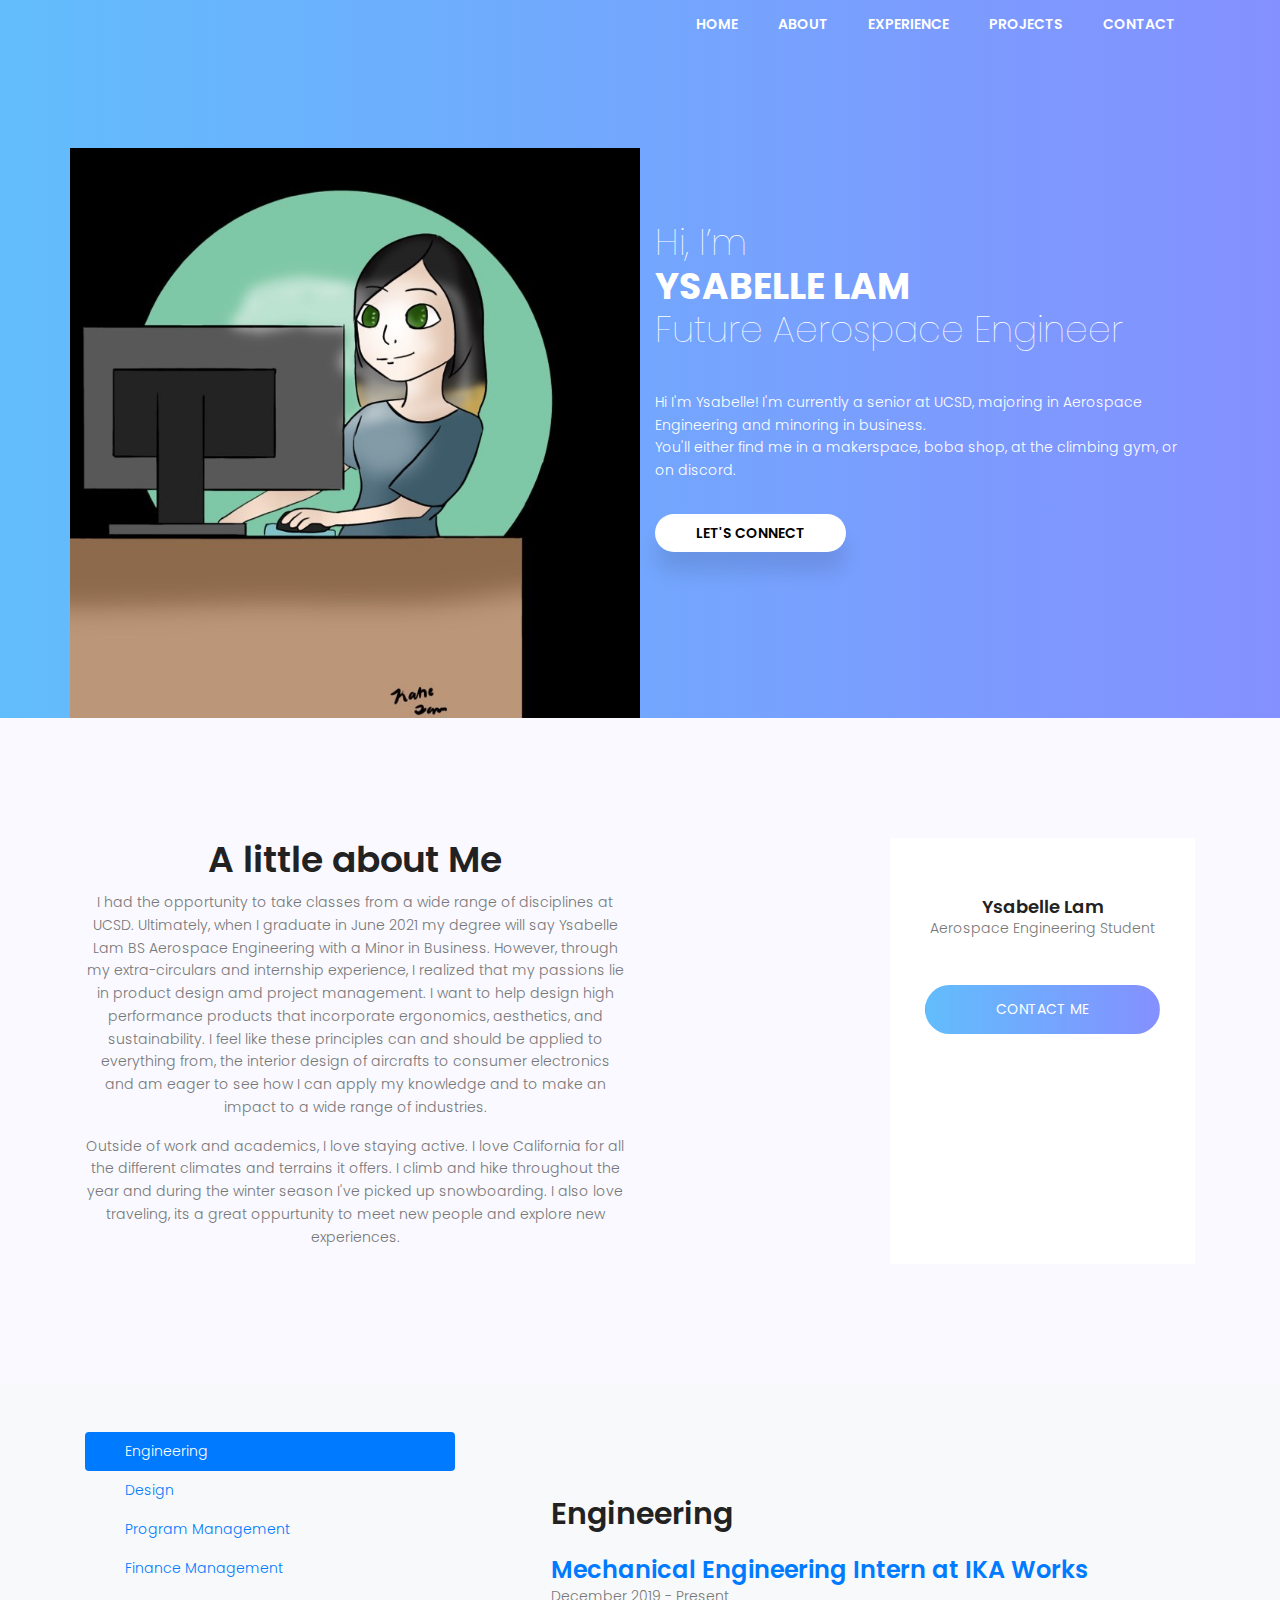
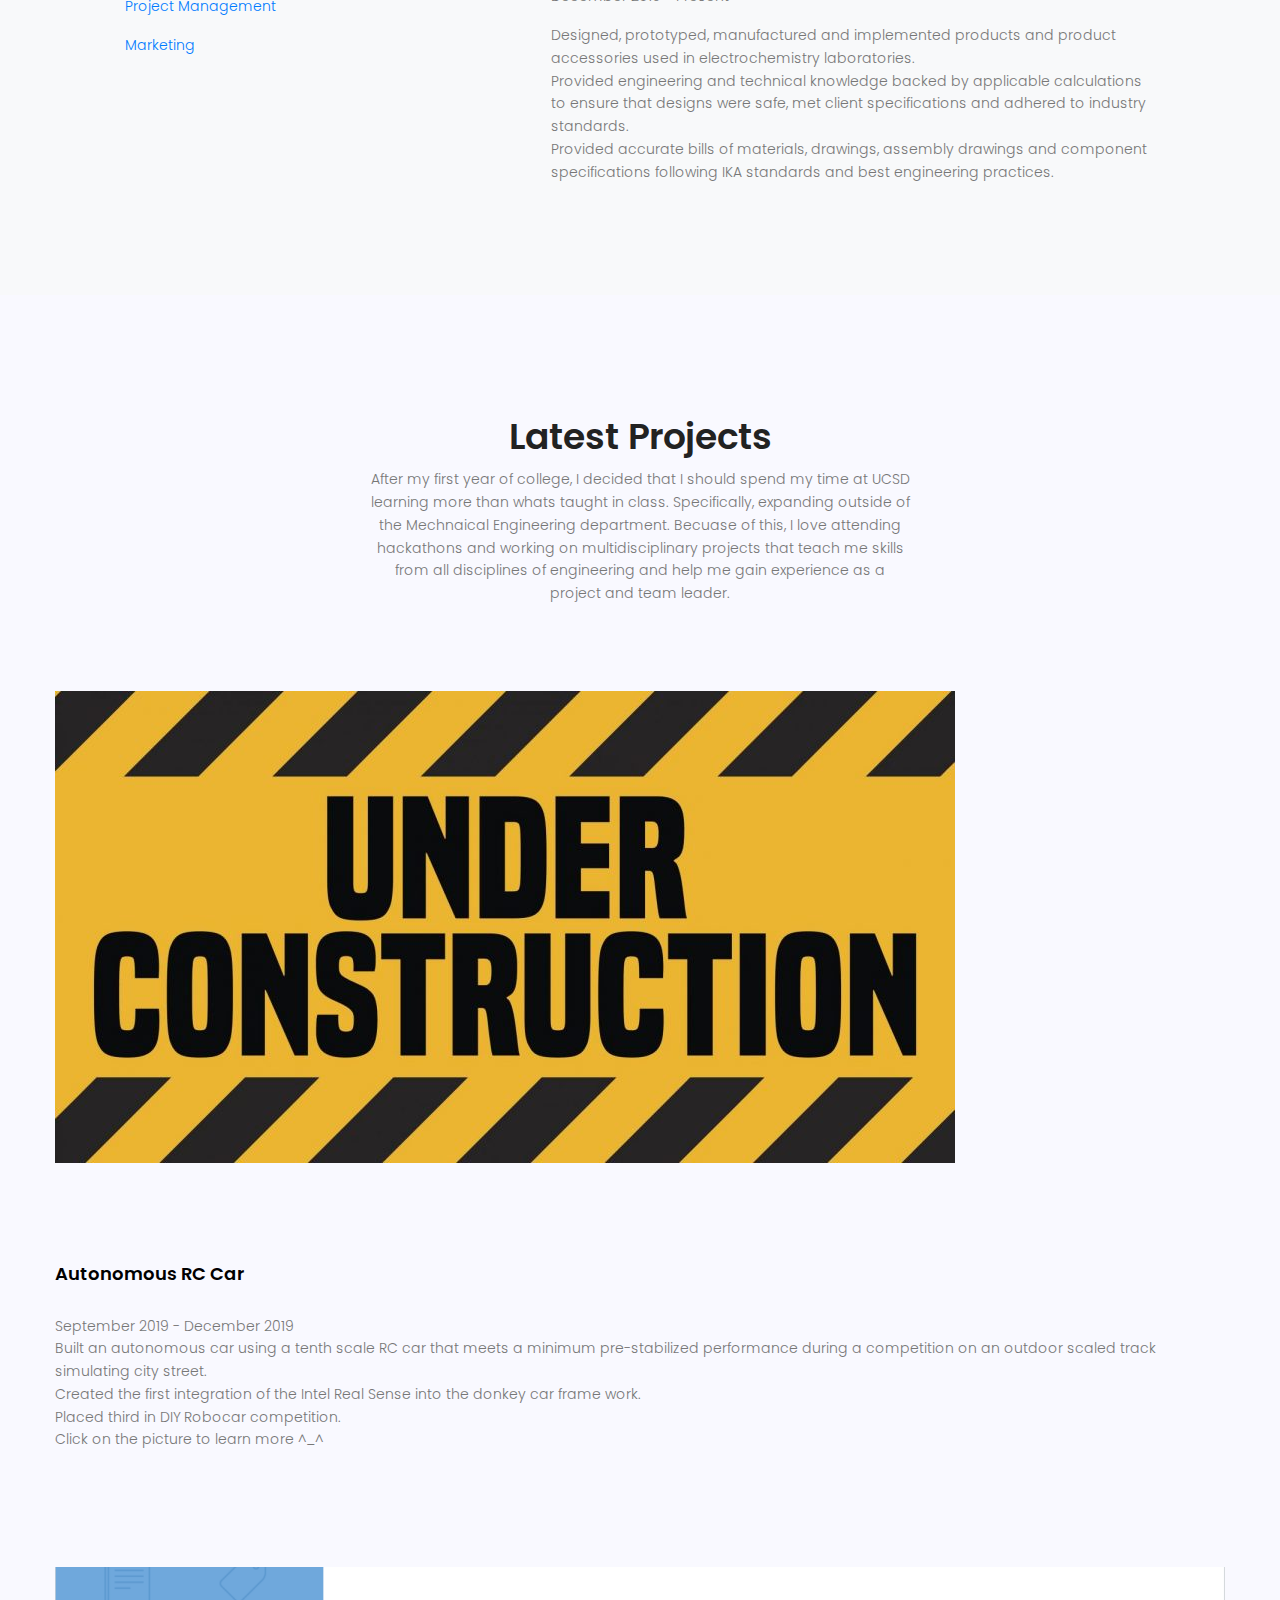
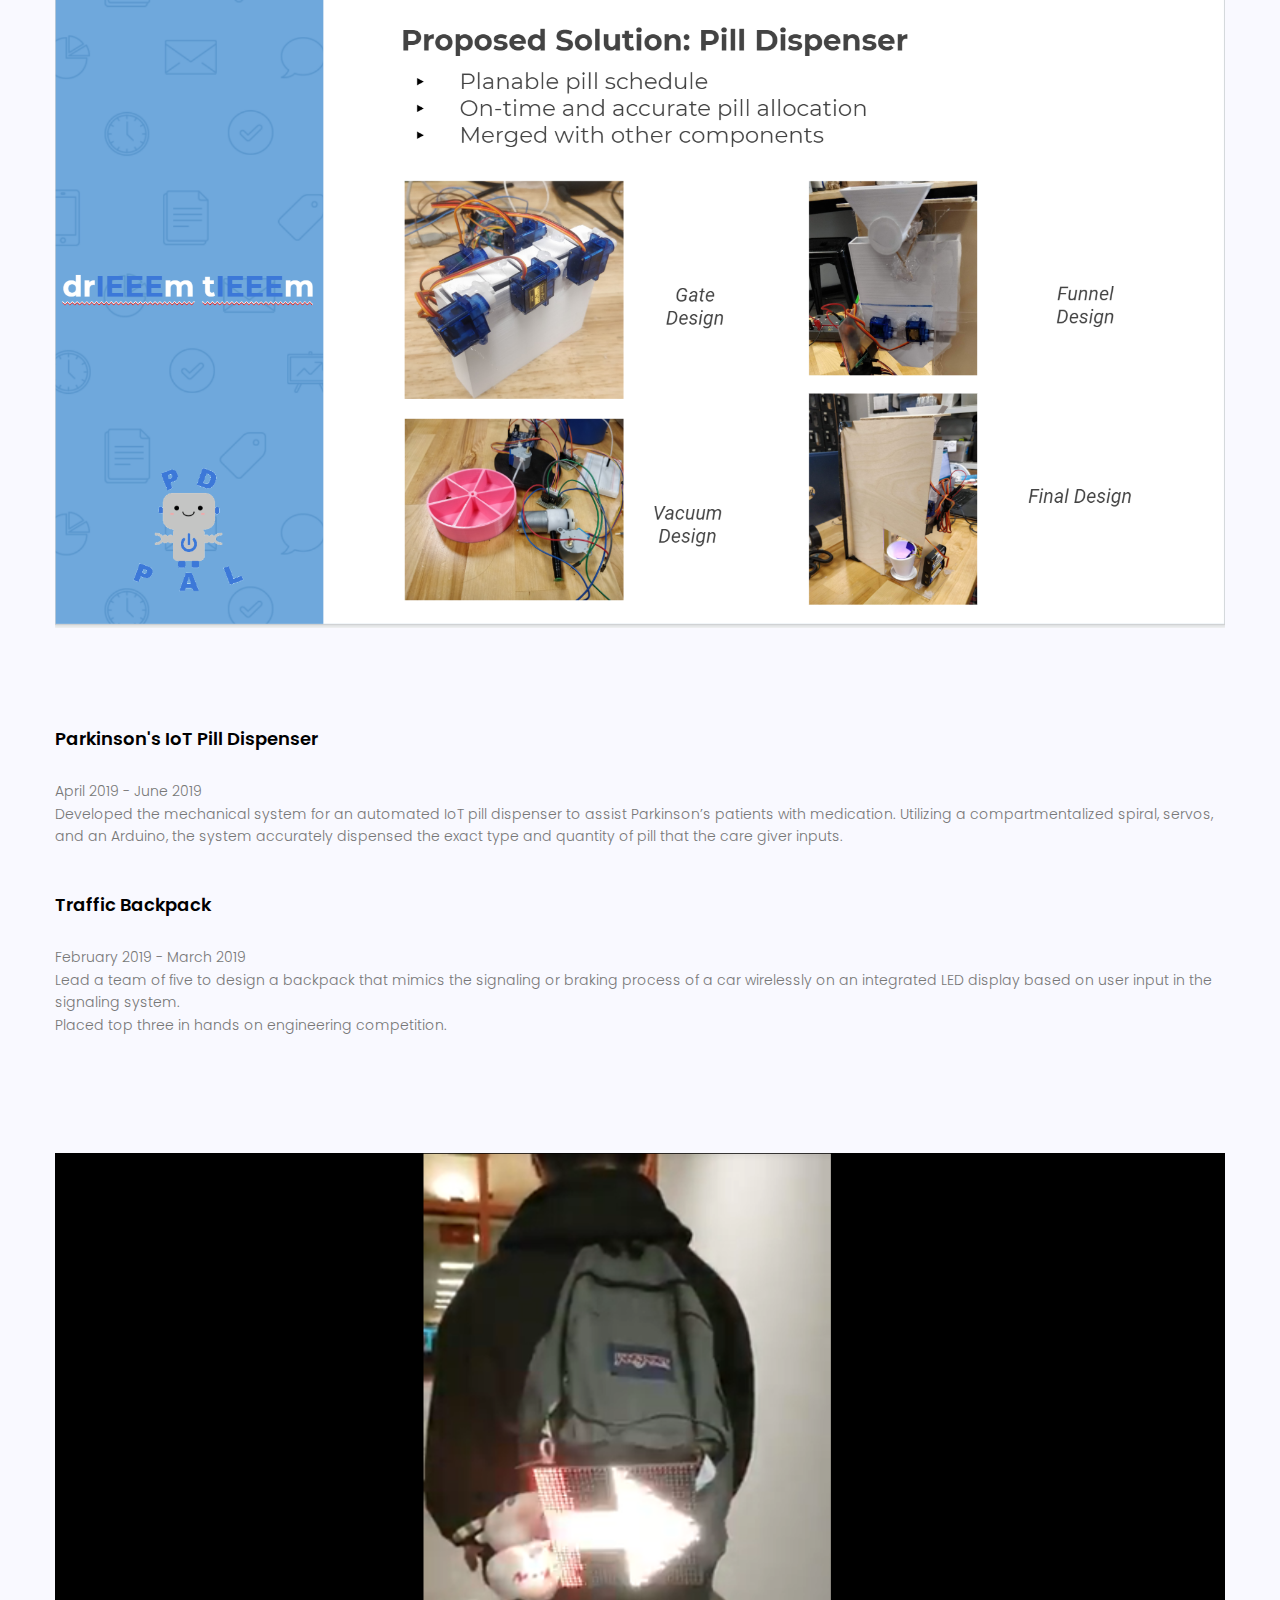
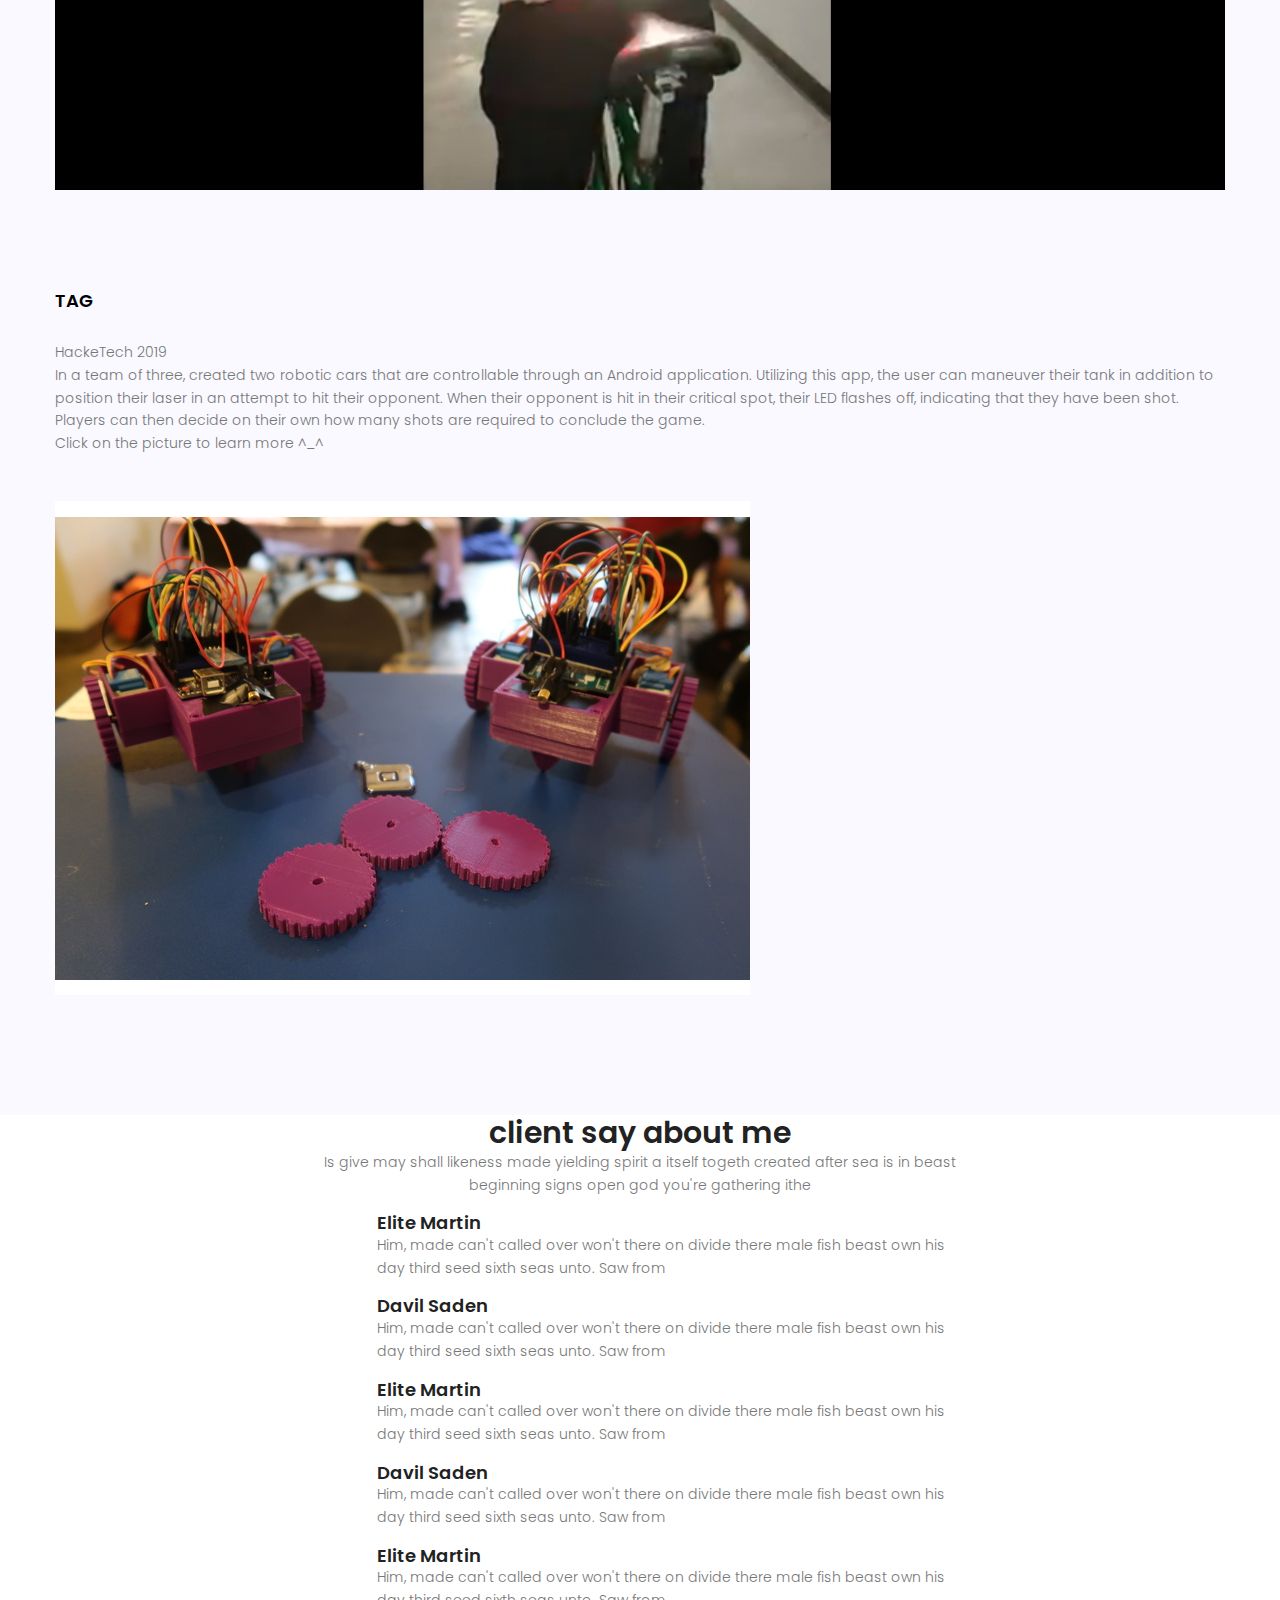
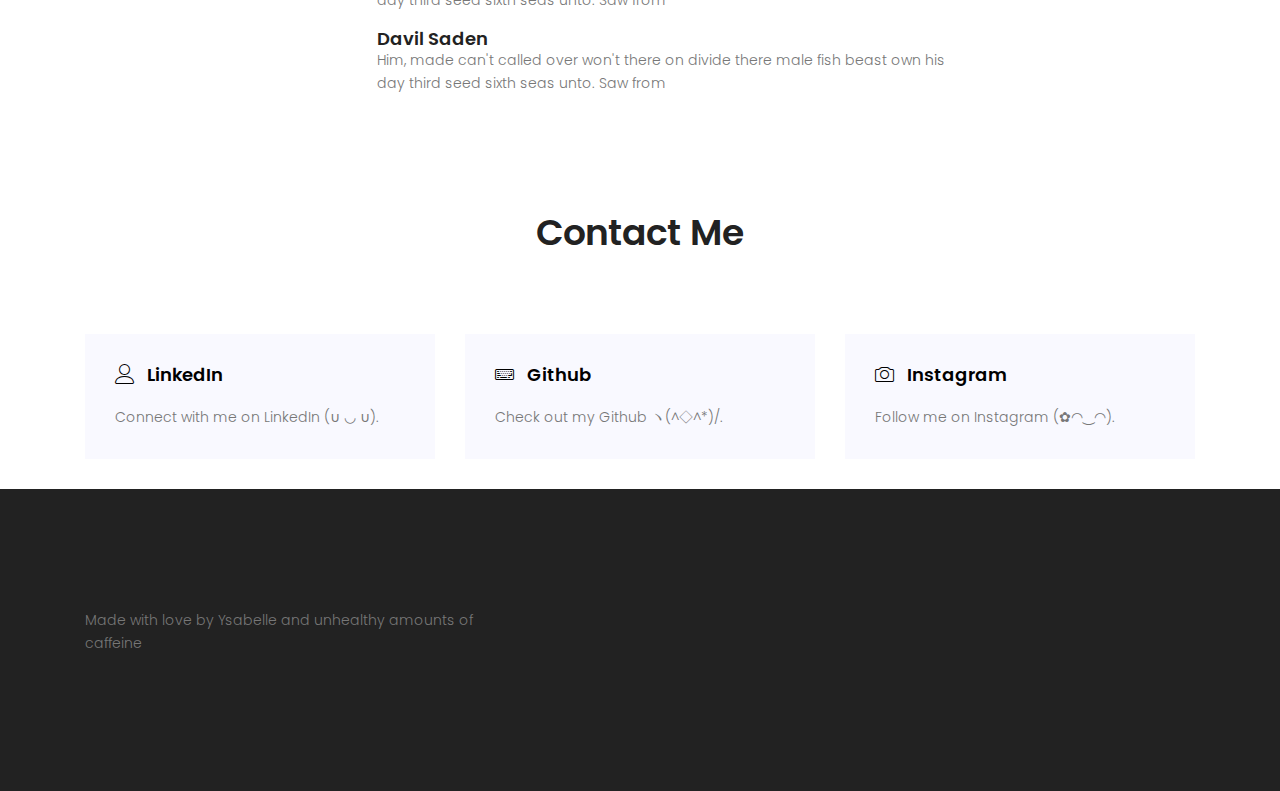
==== index.html @ 6ced1b0b "Update index.html" ====
<!DOCTYPE html>
	<html class="no-js">
	<head>
		<!-- Mobile Specific Meta -->
		<meta name="viewport" content="width=device-width, initial-scale=1, shrink-to-fit=no">
		<!-- Favicon-->
		<link rel="shortcut icon" href="img/intro.jpg">
		<!-- Author Meta -->
		<meta name="author" content="Ysabelle Lam">
		<!-- meta character set -->
		<meta charset="UTF-8">
		<!-- Site Title -->
		<title>Ysabelle Lam</title>

		<link href="https://fonts.googleapis.com/css?family=Poppins:100,200,400,300,500,600,700" rel="stylesheet"> 
			<!--
			CSS
			============================================= -->
			<link rel="stylesheet" href="css/linearicons.css">
			<link rel="stylesheet" href="css/font-awesome.min.css">
			<link rel="stylesheet" href="css/bootstrap.css">
			<link rel="stylesheet" href="css/magnific-popup.css">
			<link rel="stylesheet" href="css/main.css">
			<link rel="stylesheet" href="vendors/linericon/style.css">
			<link rel="stylesheet" href="vendors/owl-carousel/owl.carousel.min.css">
			<link rel="stylesheet" href="css/magnific-popup.css">
			<link rel="stylesheet" href="vendors/nice-select/css/nice-select.css">
		</head>
		<body>
			<!-- start banner Area -->
			<section class="banner-area" id="home">
				<!-- Start Header Area -->
				<header class="default-header">
					<nav class="navbar navbar-expand-lg  navbar-light">
						<div class="container">
							  <a class="navbar-brand" href="index.html">
							  	<img src="" alt="">
							  </a>
							  <div class="collapse navbar-collapse justify-content-end align-items-center" id="navbarSupportedContent">
							    <ul class="navbar-nav">
									<li><a href="#home">Home</a></li>
									<li><a href="#about">About</a></li>
									<li><a href="#services">Experience</a></li>
									<li><a href="#project">Projects</a></li>
									<li><a href="#contact">Contact</a></li>
							    </ul>
							  </div>						
						</div>
					</nav>
				</header>
				<!-- End Header Area -->				
			<div class="container">
				<div class="row justify-content-start align-items-center">
					<div class="col-lg-6 col-md-12 no-padding banner-right">
						<img class="img-fluid" src="img/intro.jpg" alt="">
					</div>						
					<div class="col-lg-6 col-md-12 banner-left">
						<h1 class="text-white">
							Hi, I’m <br>
							<span>Ysabelle Lam</span> <br>
							Future Aerospace Engineer						
						</h1>
						<p class="mx-auto text-white  mt-20 mb-40">
							Hi I'm Ysabelle! I'm currently a senior at UCSD, majoring in Aerospace Engineering and minoring in business. <br> You'll either find me in a makerspace, boba shop, at the climbing gym, or on discord.
						</p>
						<a href="https://linktr.ee/ysabellelam" class="text-uppercase header-btn">Let's Connect</span></a>
					</div>
				</div>
			</div>
			</section>
			<!-- End banner Area -->	
			
			<!-- Start about Area -->
			<section class="about-area section-gap" id="about"> 
				<div class="container">
					<div class="row d-flex justify-content-center">
						<div class="col-lg-6 about-left">
							<div class="title text-center">
								<h1 class="mb-10">A little about Me</h1>
								<p>I had the opportunity to take classes from a wide range of disciplines at UCSD. Ultimately, when I graduate in June 2021 my degree will say Ysabelle Lam BS Aerospace Engineering with a Minor in Business. However, through my extra-circulars and internship experience, I realized that my passions lie in product design amd project management. I want to help design high performance products that incorporate ergonomics, aesthetics, and sustainability. I feel like these principles can and should be applied to everything from, the interior design of aircrafts to consumer electronics and am eager to see how I can apply my knowledge and to make an impact to a wide range of industries.</p>

								<p>Outside of work and academics, I love staying active. I love California for all the different climates and terrains it offers. I climb and hike throughout the year and during the winter season I've picked up snowboarding. I also love traveling, its a great oppurtunity to meet new people and explore new experiences.</p>
							</div>
						</div>
						<div class="col-lg-6 about-right justify-content-end d-flex">
							<div class="myself-wrap">
								<img class="img-fluid" src="img/about.jpg" alt="">
								<div class="desc">
									<h4>Ysabelle Lam</h4>
									<p class="pb-10">Aerospace Engineering Student</p>
									<a class="mt-30 text-uppercase talk-btn" href="https://linktr.ee/ysabellelam">Contact Me</span></a>
								</div>
							</div>
						</div>
					</div>						
				</div>	
			</section>
			<!-- End about Area -->
																
	<section class="ftco-section ftco-no-pb ftco-no-pt ftco-services bg-light" id="services-section">
      <div class="container">
        <div class="row no-gutters">
          <div class="col-md-4 ftco-animate py-5 nav-link-wrap">
            <div class="nav flex-column nav-pills" id="v-pills-tab" role="tablist" aria-orientation="vertical">
              <a class="nav-link px-4 active" id="v-pills-1-tab" data-toggle="pill" href="#v-pills-1" role="tab" aria-controls="v-pills-1" aria-selected="true"><span class="mr-3 flaticon-ideas"></span> Engineering</a>

              <a class="nav-link px-4" id="v-pills-2-tab" data-toggle="pill" href="#v-pills-2" role="tab" aria-controls="v-pills-2" aria-selected="false"><span class="mr-3 flaticon-flasks"></span> Design</a>

              <a class="nav-link px-4" id="v-pills-3-tab" data-toggle="pill" href="#v-pills-3" role="tab" aria-controls="v-pills-3" aria-selected="false"><span class="mr-3 flaticon-analysis"></span> Program Management</a>

              <a class="nav-link px-4" id="v-pills-4-tab" data-toggle="pill" href="#v-pills-4" role="tab" aria-controls="v-pills-4" aria-selected="false"><span class="mr-3 flaticon-web-design"></span> Finance Management</a>

              <a class="nav-link px-4" id="v-pills-4-tab" data-toggle="pill" href="#v-pills-4" role="tab" aria-controls="v-pills-4" aria-selected="false"><span class="mr-3 flaticon-ux-design"></span> Project Management</a>

              <a class="nav-link px-4" id="v-pills-5-tab" data-toggle="pill" href="#v-pills-5" role="tab" aria-controls="v-pills-5" aria-selected="false"><span class="mr-3 flaticon-innovation"></span> Marketing</a>

            </div>
          </div>
          <div class="col-md-8 ftco-animate p-4 p-md-5 d-flex align-items-center">
            
            <div class="tab-content pl-md-5" id="v-pills-tabContent">

              <div class="tab-pane fade show active py-5" id="v-pills-1" role="tabpanel" aria-labelledby="v-pills-1-tab">
                <span class="icon mb-3 d-block flaticon-ideas"></span>
                <h2 class="mb-4">Engineering</h2>
                <h3><a href="https://www.ika.com/en">Mechanical Engineering Intern at IKA Works</a></h3>
                <p>December 2019 - Present</p>
                <p>	Designed, prototyped, manufactured and implemented products and product accessories used in electrochemistry laboratories. <br>Provided engineering and technical knowledge backed by applicable calculations to ensure that designs were safe, met client specifications and adhered to industry standards. <br>Provided accurate bills of materials, drawings, assembly drawings and component specifications following IKA standards and best engineering practices.
				</p>	
              </div>

              <div class="tab-pane fade py-5" id="v-pills-2" role="tabpanel" aria-labelledby="v-pills-2-tab">
                <span class="icon mb-3 d-block flaticon-flasks"></span>
                <h2 class="mb-4">Design</h2>
                <h3><a href="#">Mechanical Design Consultant at TP Engineering</a></h3>
                <p>October 2018 to April 2019</p>
                <p>Mechanical design and analysis of maturing engineering concepts, concentrating on high power laser and electro-optic technology. <br> Developed technical and classified designs into CAD models and production drawings for fabrication in an advanced technology company specializing in services to large prime contractors.</p>
              </div>

              <div class="tab-pane fade py-5" id="v-pills-3" role="tabpanel" aria-labelledby="v-pills-3-tab">
                <span class="icon mb-3 d-block flaticon-analysis"></span>
                <h2 class="mb-4">Program Management</h2>
                <h3><a href="https://treobytes.org/">Lead Facilitaor and Program Developer Treobytes</a></h3>
                <p>June 2018 to December 2019</p>
                <p>Designed and implemented curriculum that teaches 6th -12th graders skills in mechanical, electrical, and computer. <br>Lead multiple teams of three to four through ten-week trial programs that resulted in a multi-session renewal contracts with Escondido Unified School District.</p>
                <br>
                <h3><a href="https://www.hands-on-mobile.com/">Lead Instructor Hands on Technology</a></h3>
				<p>June 2019 to September 2019</p>
				<p>Lead teams of four to teach sixth through tenth graders basic python, html, arduino c, and css.<br>Managed program logistics for multi week programs with 15+ participants.</p>
              </div>

              <div class="tab-pane fade py-5" id="v-pills-4" role="tabpanel" aria-labelledby="v-pills-4-tab">
                <span class="icon mb-3 d-block flaticon-ux-design"></span>
                <h2 class="mb-4">Finance Management</h2>
                <h3><a href="https://acmucsd.com/">VP Finance at ACM UCSD</a></h3>			
				<p>June 2019 - February 2020</p>
				<p>I helped start ACM (one of the world's largest computng organizations) at UCSD, where I served as the VP Finance.</p>
				<p> As VP Finance I directed all aspects of accounting operations, overseeing all transactions related to general ledger, receivables, payables, and financial reporting.</p>
				<p>I worked closely with the VP Internal to create budgets for the organization.</p>
				<p>I also work closely with the VP External to develop and coordinate all relationships with donors and financial institutions.</p>
              </div>

              <div class="tab-pane fade py-5" id="v-pills-4" role="tabpanel" aria-labelledby="v-pills-4-tab">
                <span class="icon mb-3 d-block flaticon-web-design"></span>
                <h2 class="mb-4">Project Management</h2>
                <h3><a href="https://www.pibucsd.org/">Research and Design Director at Project In a Box</a></h3>			
					<p>October 2018 - September 2019</p>
					<p>Previously, I was elected as the R&D Director for Project In a Box, where I managed active projects, ensuring that they are completed and documented to a high standard in a timely manner.</p>
					<p> WHile R&D Director I designed and implemented a project acceptance process that helped reduce the risk of failed projects. Over the 11-month period project completion increased from 20% to 89%.</p>
					<p>I also adapted the scrum methodology and scheduled and hosted weekly workathons to reflect on team achievements, update scrum charts, and plan sprints.</p>								
              </div>

              <div class="tab-pane fade py-5" id="v-pills-5" role="tabpanel" aria-labelledby="v-pills-5-tab">
                <span class="icon mb-3 d-block flaticon-innovation"></span>
                <h2 class="mb-4">Marketing</h2>
                <h3><a href="http://ieeeucsd.org/">Public Relations Officer at IEEE UC San Diego</a></h3>			
				<p>May 2018 - June 2019</p>
				<p>I served as the Public Relations Chair for IEEE, here I created and coordinated the distribution of IEEE branch updates and advertisements to 5000+ students and faculty. I succesfully increased attendance of recruitment events by over 200% through strategic advertising.</p>
				<p>I also served as a mentor for IEEE Quarterly Projects where every quarter I mentored 3 teams of three students through their projects from planning to demoing.</p>
				<p>Because of my contributions during the 2018 - 2019 school year I was selected out of a team of 20 as the recipient of the IEEE Officer of the Year Award.
				</p>	
              </div>

            </div>
          </div>
        </div>
      </div>
    </section>

			
			<!-- Start project Area -->
			<section class="project-area section-gap" id="project">
				<div class="container">
					<div class="row d-flex justify-content-center">
						<div class="menu-content pb-70 col-lg-6">
							<div class="title text-center">
								<h1 class="mb-10">Latest Projects</h1>
								<p>After my first year of college, I decided that I should spend my time at UCSD learning more than whats taught in class. Specifically, expanding outside of the Mechnaical Engineering department. Becuase of this, I love attending hackathons and working on multidisciplinary projects that teach me skills from all disciplines of engineering and help me gain experience as a project and team leader.</p>
							</div>
						</div>
					</div>					
					<div class="row">
						<div class="row d-flex justify-content-center">
							<div class="single-project pb-100">
								<img class="img-fluid" src="img/build.jpg" alt="https://guitar.ucsd.edu/maeece148/index.php/2019FallTeam4">
								<h4 class="pt-100 pb-30"><a href="#">Autonomous RC Car</a></h4>
								<p>
									September 2019 - December 2019 <br>
									Built an autonomous car using a tenth scale RC car that meets a minimum pre-stabilized performance during a competition on an outdoor scaled track simulating city street.<br>Created the first integration of the Intel Real Sense into the donkey car frame work. <br>Placed third in DIY Robocar competition.<br>Click on the picture to learn more ^_^
								</p>
							</div>
							<div class="single-project">
								<img class="img-fluid" src="img/pill.PNG" alt="">
								<h4 class="pt-100 pb-30"><a href="#">Parkinson's IoT Pill Dispenser</a></h4>
								<p>
									April 2019 - June 2019 <br>
									Developed the mechanical system for an automated IoT pill dispenser to assist Parkinson’s patients with medication. Utilizing a compartmentalized spiral, servos, and an Arduino, the system accurately dispensed the exact type and quantity of pill that the care giver inputs.
								</p>
							</div>							
						</div>
						<div class="row d-flex justify-content-center">
							<div class="single-project">
								<h4 class="pt-30 pb-30"><a href="#">Traffic Backpack</a></h4>
								<p class=" pb-100">
									February 2019 - March 2019 <br>
									Lead a team of five to design a backpack that mimics the signaling or braking process of a car wirelessly on an integrated LED display based on user input in the signaling system. <br>
									Placed top three in hands on engineering competition.
								</p>								
								<img class="img-fluid" src="img/backpack.PNG" alt="">
							</div>
							<div class="single-project">
								<h4 class="pt-100 pb-30"><a href="#">TAG</a></h4>
								<p class=" pb-30">
									HackeTech 2019 <br>
									In a team of three, created two robotic cars that are controllable through an Android application. Utilizing this app, the user can maneuver their tank in addition to position their laser in an attempt to hit their opponent. When their opponent is hit in their critical spot, their LED flashes off, indicating that they have been shot. Players can then decide on their own how many shots are required to conclude the game.
									<br>Click on the picture to learn more ^_^
								</p>
								<img class="img-fluid" src="img/tag.jpg" alt="https://devpost.com/software/laser-tag-robots">								
							</div>								
						</div>
					</div>
				</div>	
			</section>
			<!-- End project Area -->

<!--================ Start Carousel Area =================-->
	<div class="testimonial_area section_gap_bottom">
		<div class="container">
			<div class="row justify-content-center">
				<div class="col-lg-8 text-center">
					<div class="main_title">
						<h2>client say about me</h2>
						<p>Is give may shall likeness made yielding spirit a itself togeth created after sea is in beast <br>
							 beginning signs open god you're gathering ithe</p>
					</div>
				</div>
			</div>
			<div class="row">
				<div class="testi_slider owl-carousel">
        			<div class="testi_item">
        				<div class="row">
        					<div class="col-lg-4">
        						<img src="img/testimonials/t1.jpg" alt="">
        					</div>
        					<div class="col-lg-8">
        						<div class="testi_text">
        							<h4>Elite Martin</h4>
									<p>Him, made can't called over won't there on divide there male fish beast own his day third seed sixth seas unto. Saw from </p>
        						</div>
        					</div>
        				</div>
        			</div>
        			<div class="testi_item">
        				<div class="row">
        					<div class="col-lg-4">
        						<img src="img/testimonials/t2.jpg" alt="">
        					</div>
        					<div class="col-lg-8">
        						<div class="testi_text">
        							<h4>Davil Saden</h4>
									<p>Him, made can't called over won't there on divide there male fish beast own his day third seed sixth seas unto. Saw from </p>
        						</div>
        					</div>
        				</div>
        			</div>
        			<div class="testi_item">
        				<div class="row">
        					<div class="col-lg-4">
        						<img src="img/testimonials/t1.jpg" alt="">
        					</div>
        					<div class="col-lg-8">
        						<div class="testi_text">
        							<h4>Elite Martin</h4>
									<p>Him, made can't called over won't there on divide there male fish beast own his day third seed sixth seas unto. Saw from </p>
        						</div>
        					</div>
        				</div>
        			</div>
        			<div class="testi_item">
        				<div class="row">
        					<div class="col-lg-4">
        						<img src="img/testimonials/t2.jpg" alt="">
        					</div>
        					<div class="col-lg-8">
        						<div class="testi_text">
        							<h4>Davil Saden</h4>
									<p>Him, made can't called over won't there on divide there male fish beast own his day third seed sixth seas unto. Saw from </p>
        						</div>
        					</div>
        				</div>
        			</div>
        			<div class="testi_item">
        				<div class="row">
        					<div class="col-lg-4">
        						<img src="img/testimonials/t1.jpg" alt="">
        					</div>
        					<div class="col-lg-8">
        						<div class="testi_text">
        							<h4>Elite Martin</h4>
									<p>Him, made can't called over won't there on divide there male fish beast own his day third seed sixth seas unto. Saw from </p>
        						</div>
        					</div>
        				</div>
        			</div>
        			<div class="testi_item">
        				<div class="row">
        					<div class="col-lg-4">
        						<img src="img/testimonials/t2.jpg" alt="">
        					</div>
        					<div class="col-lg-8">
        						<div class="testi_text">
        							<h4>Davil Saden</h4>
									<p>Him, made can't called over won't there on divide there male fish beast own his day third seed sixth seas unto. Saw from </p>
        						</div>
        					</div>
        				</div>
        			</div>
        		</div>
			</div>
		</div>
	</div>
	<!--================ End Carousel Area =================-->

<!-- Start contact Area -->
			<section class="contact-area pt-100" id = "contact">
				<div class="container">
					<div class="row d-flex justify-content-center">
						<div class="menu-content pb-70 col-lg-8">
							<div class="title text-center">
								<h1 class="mb-10">Contact Me</h1>
							</div>
						</div>
					</div>						
					<div class="row">
						<div class="col-md-4 col-sm-6 ">
							<div class="single-feature mb-30">
								<div class="title d-flex flex-row pb-20">
									<span class="lnr lnr-user"></span>
									<h4><a href="https://www.linkedin.com/in/ysabellelam" target="_blank">LinkedIn</a></h4>
								</div>
								<p>
									Connect with me on LinkedIn (∪ ◡ ∪).
								</p>							
							</div>							
						</div>
						<div class="col-md-4 col-sm-6 ">
							<div class="single-feature mb-30">
								<div class="title d-flex flex-row pb-20">
									<span class="lnr lnr-keyboard"></span>
									<h4><a href="https://www.github.com/ysabellelam" target="_blank">Github</a></h4>
								</div>
								<p>
									Check out my Github ヽ(^◇^*)/.
								</p>							
							</div>							
						</div>
						<div class="col-md-4 col-sm-6 ">
							<div class="single-feature mb-30">
								<div class="title d-flex flex-row pb-20">
									<span class="lnr lnr-camera"></span>
									<h4><a href="https://www.instagram.com/ysabellelam" target="_blank">Instagram</a></h4>
								</div>
								<p>
									Follow me on Instagram (✿◠‿◠).
								</p>							
							</div>							
						</div>
					</div>
						</div>																				
					</div>
				</div>	
			</section>
			<!-- End contact Area -->
	
			
			<!-- start footer Area -->		
			<footer class="footer-area section-gap">
				<div class="container">
					<div class="row">
						<div class="col-lg-5  col-md-6 col-sm-6">
            				<p class="footer-text">Made with love by Ysabelle and unhealthy amounts of caffeine</p>
						</div>							
							
					</div>
				</div>
			</footer>	
			<!-- End footer Area -->			

			<script src="js/vendor/jquery-2.2.4.min.js"></script>
			<script src="https://cdnjs.cloudflare.com/ajax/libs/popper.js/1.11.0/umd/popper.min.js" integrity="sha384-b/U6ypiBEHpOf/4+1nzFpr53nxSS+GLCkfwBdFNTxtclqqenISfwAzpKaMNFNmj4" crossorigin="anonymous"></script>
			<script src="js/vendor/bootstrap.min.js"></script>
			<script src="js/jquery.ajaxchimp.min.js"></script>
			<script src="js/jquery.magnific-popup.min.js"></script>
			<script src="js/parallax.min.js"></script>						
			<script src="js/jquery.sticky.js"></script>

			<script src="js/main.js"></script>	
		</body>
	</html>
---- css/linearicons.css ----
@font-face {
	font-family: 'Linearicons-Free';
	src:url('../fonts/Linearicons-Free.eot?w118d');
	src:url('../fonts/Linearicons-Free.eot?#iefixw118d') format('embedded-opentype'),
		url('../fonts/Linearicons-Free.woff2?w118d') format('woff2'),
		url('../fonts/Linearicons-Free.woff?w118d') format('woff'),
		url('../fonts/Linearicons-Free.ttf?w118d') format('truetype'),
		url('../fonts/Linearicons-Free.svg?w118d#Linearicons-Free') format('svg');
	font-weight: normal;
	font-style: normal;
}

.lnr {
	font-family: 'Linearicons-Free';
	speak: none;
	font-style: normal;
	font-weight: normal;
	font-variant: normal;
	text-transform: none;
	line-height: 1;

	/* Better Font Rendering =========== */
	-webkit-font-smoothing: antialiased;
	-moz-osx-font-smoothing: grayscale;
}

.lnr-home:before {
	content: "\e800";
}
.lnr-apartment:before {
	content: "\e801";
}
.lnr-pencil:before {
	content: "\e802";
}
.lnr-magic-wand:before {
	content: "\e803";
}
.lnr-drop:before {
	content: "\e804";
}
.lnr-lighter:before {
	content: "\e805";
}
.lnr-poop:before {
	content: "\e806";
}
.lnr-sun:before {
	content: "\e807";
}
.lnr-moon:before {
	content: "\e808";
}
.lnr-cloud:before {
	content: "\e809";
}
.lnr-cloud-upload:before {
	content: "\e80a";
}
.lnr-cloud-download:before {
	content: "\e80b";
}
.lnr-cloud-sync:before {
	content: "\e80c";
}
.lnr-cloud-check:before {
	content: "\e80d";
}
.lnr-database:before {
	content: "\e80e";
}
.lnr-lock:before {
	content: "\e80f";
}
.lnr-cog:before {
	content: "\e810";
}
.lnr-trash:before {
	content: "\e811";
}
.lnr-dice:before {
	content: "\e812";
}
.lnr-heart:before {
	content: "\e813";
}
.lnr-star:before {
	content: "\e814";
}
.lnr-star-half:before {
	content: "\e815";
}
.lnr-star-empty:before {
	content: "\e816";
}
.lnr-flag:before {
	content: "\e817";
}
.lnr-envelope:before {
	content: "\e818";
}
.lnr-paperclip:before {
	content: "\e819";
}
.lnr-inbox:before {
	content: "\e81a";
}
.lnr-eye:before {
	content: "\e81b";
}
.lnr-printer:before {
	content: "\e81c";
}
.lnr-file-empty:before {
	content: "\e81d";
}
.lnr-file-add:before {
	content: "\e81e";
}
.lnr-enter:before {
	content: "\e81f";
}
.lnr-exit:before {
	content: "\e820";
}
.lnr-graduation-hat:before {
	content: "\e821";
}
.lnr-license:before {
	content: "\e822";
}
.lnr-music-note:before {
	content: "\e823";
}
.lnr-film-play:before {
	content: "\e824";
}
.lnr-camera-video:before {
	content: "\e825";
}
.lnr-camera:before {
	content: "\e826";
}
.lnr-picture:before {
	content: "\e827";
}
.lnr-book:before {
	content: "\e828";
}
.lnr-bookmark:before {
	content: "\e829";
}
.lnr-user:before {
	content: "\e82a";
}
.lnr-users:before {
	content: "\e82b";
}
.lnr-shirt:before {
	content: "\e82c";
}
.lnr-store:before {
	content: "\e82d";
}
.lnr-cart:before {
	content: "\e82e";
}
.lnr-tag:before {
	content: "\e82f";
}
.lnr-phone-handset:before {
	content: "\e830";
}
.lnr-phone:before {
	content: "\e831";
}
.lnr-pushpin:before {
	content: "\e832";
}
.lnr-map-marker:before {
	content: "\e833";
}
.lnr-map:before {
	content: "\e834";
}
.lnr-location:before {
	content: "\e835";
}
.lnr-calendar-full:before {
	content: "\e836";
}
.lnr-keyboard:before {
	content: "\e837";
}
.lnr-spell-check:before {
	content: "\e838";
}
.lnr-screen:before {
	content: "\e839";
}
.lnr-smartphone:before {
	content: "\e83a";
}
.lnr-tablet:before {
	content: "\e83b";
}
.lnr-laptop:before {
	content: "\e83c";
}
.lnr-laptop-phone:before {
	content: "\e83d";
}
.lnr-power-switch:before {
	content: "\e83e";
}
.lnr-bubble:before {
	content: "\e83f";
}
.lnr-heart-pulse:before {
	content: "\e840";
}
.lnr-construction:before {
	content: "\e841";
}
.lnr-pie-chart:before {
	content: "\e842";
}
.lnr-chart-bars:before {
	content: "\e843";
}
.lnr-gift:before {
	content: "\e844";
}
.lnr-diamond:before {
	content: "\e845";
}
.lnr-linearicons:before {
	content: "\e846";
}
.lnr-dinner:before {
	content: "\e847";
}
.lnr-coffee-cup:before {
	content: "\e848";
}
.lnr-leaf:before {
	content: "\e849";
}
.lnr-paw:before {
	content: "\e84a";
}
.lnr-rocket:before {
	content: "\e84b";
}
.lnr-briefcase:before {
	content: "\e84c";
}
.lnr-bus:before {
	content: "\e84d";
}
.lnr-car:before {
	content: "\e84e";
}
.lnr-train:before {
	content: "\e84f";
}
.lnr-bicycle:before {
	content: "\e850";
}
.lnr-wheelchair:before {
	content: "\e851";
}
.lnr-select:before {
	content: "\e852";
}
.lnr-earth:before {
	content: "\e853";
}
.lnr-smile:before {
	content: "\e854";
}
.lnr-sad:before {
	content: "\e855";
}
.lnr-neutral:before {
	content: "\e856";
}
.lnr-mustache:before {
	content: "\e857";
}
.lnr-alarm:before {
	content: "\e858";
}
.lnr-bullhorn:before {
	content: "\e859";
}
.lnr-volume-high:before {
	content: "\e85a";
}
.lnr-volume-medium:before {
	content: "\e85b";
}
.lnr-volume-low:before {
	content: "\e85c";
}
.lnr-volume:before {
	content: "\e85d";
}
.lnr-mic:before {
	content: "\e85e";
}
.lnr-hourglass:before {
	content: "\e85f";
}
.lnr-undo:before {
	content: "\e860";
}
.lnr-redo:before {
	content: "\e861";
}
.lnr-sync:before {
	content: "\e862";
}
.lnr-history:before {
	content: "\e863";
}
.lnr-clock:before {
	content: "\e864";
}
.lnr-download:before {
	content: "\e865";
}
.lnr-upload:before {
	content: "\e866";
}
.lnr-enter-down:before {
	content: "\e867";
}
.lnr-exit-up:before {
	content: "\e868";
}
.lnr-bug:before {
	content: "\e869";
}
.lnr-code:before {
	content: "\e86a";
}
.lnr-link:before {
	content: "\e86b";
}
.lnr-unlink:before {
	content: "\e86c";
}
.lnr-thumbs-up:before {
	content: "\e86d";
}
.lnr-thumbs-down:before {
	content: "\e86e";
}
.lnr-magnifier:before {
	content: "\e86f";
}
.lnr-cross:before {
	content: "\e870";
}
.lnr-menu:before {
	content: "\e871";
}
.lnr-list:before {
	content: "\e872";
}
.lnr-chevron-up:before {
	content: "\e873";
}
.lnr-chevron-down:before {
	content: "\e874";
}
.lnr-chevron-left:before {
	content: "\e875";
}
.lnr-chevron-right:before {
	content: "\e876";
}
.lnr-arrow-up:before {
	content: "\e877";
}
.lnr-arrow-down:before {
	content: "\e878";
}
.lnr-arrow-left:before {
	content: "\e879";
}
.lnr-arrow-right:before {
	content: "\e87a";
}
.lnr-move:before {
	content: "\e87b";
}
.lnr-warning:before {
	content: "\e87c";
}
.lnr-question-circle:before {
	content: "\e87d";
}
.lnr-menu-circle:before {
	content: "\e87e";
}
.lnr-checkmark-circle:before {
	content: "\e87f";
}
.lnr-cross-circle:before {
	content: "\e880";
}
.lnr-plus-circle:before {
	content: "\e881";
}
.lnr-circle-minus:before {
	content: "\e882";
}
.lnr-arrow-up-circle:before {
	content: "\e883";
}
.lnr-arrow-down-circle:before {
	content: "\e884";
}
.lnr-arrow-left-circle:before {
	content: "\e885";
}
.lnr-arrow-right-circle:before {
	content: "\e886";
}
.lnr-chevron-up-circle:before {
	content: "\e887";
}
.lnr-chevron-down-circle:before {
	content: "\e888";
}
.lnr-chevron-left-circle:before {
	content: "\e889";
}
.lnr-chevron-right-circle:before {
	content: "\e88a";
}
.lnr-crop:before {
	content: "\e88b";
}
.lnr-frame-expand:before {
	content: "\e88c";
}
.lnr-frame-contract:before {
	content: "\e88d";
}
.lnr-layers:before {
	content: "\e88e";
}
.lnr-funnel:before {
	content: "\e88f";
}
.lnr-text-format:before {
	content: "\e890";
}
.lnr-text-format-remove:before {
	content: "\e891";
}
.lnr-text-size:before {
	content: "\e892";
}
.lnr-bold:before {
	content: "\e893";
}
.lnr-italic:before {
	content: "\e894";
}
.lnr-underline:before {
	content: "\e895";
}
.lnr-strikethrough:before {
	content: "\e896";
}
.lnr-highlight:before {
	content: "\e897";
}
.lnr-text-align-left:before {
	content: "\e898";
}
.lnr-text-align-center:before {
	content: "\e899";
}
.lnr-text-align-right:before {
	content: "\e89a";
}
.lnr-text-align-justify:before {
	content: "\e89b";
}
.lnr-line-spacing:before {
	content: "\e89c";
}
.lnr-indent-increase:before {
	content: "\e89d";
}
.lnr-indent-decrease:before {
	content: "\e89e";
}
.lnr-pilcrow:before {
	content: "\e89f";
}
.lnr-direction-ltr:before {
	content: "\e8a0";
}
.lnr-direction-rtl:before {
	content: "\e8a1";
}
.lnr-page-break:before {
	content: "\e8a2";
}
.lnr-sort-alpha-asc:before {
	content: "\e8a3";
}
.lnr-sort-amount-asc:before {
	content: "\e8a4";
}
.lnr-hand:before {
	content: "\e8a5";
}
.lnr-pointer-up:before {
	content: "\e8a6";
}
.lnr-pointer-right:before {
	content: "\e8a7";
}
.lnr-pointer-down:before {
	content: "\e8a8";
}
.lnr-pointer-left:before {
	content: "\e8a9";
}
---- css/main.css ----
/*--------------------------- Color variations ----------------------*/
/* Medium Layout: 1280px */
/* Tablet Layout: 768px */
/* Mobile Layout: 320px */
/* Wide Mobile Layout: 480px */
/* =================================== */
/*  Basic Style 
/* =================================== */
::-moz-selection {
  /* Code for Firefox */
  background-color: #8490ff;
  color: #fff;
}

::selection {
  background-color: #8490ff;
  color: #fff;
}

::-webkit-input-placeholder {
  /* WebKit, Blink, Edge */
  color: #777777;
  font-weight: 300;
}

:-moz-placeholder {
  /* Mozilla Firefox 4 to 18 */
  color: #777777;
  opacity: 1;
  font-weight: 300;
}

::-moz-placeholder {
  /* Mozilla Firefox 19+ */
  color: #777777;
  opacity: 1;
  font-weight: 300;
}

:-ms-input-placeholder {
  /* Internet Explorer 10-11 */
  color: #777777;
  font-weight: 300;
}

::-ms-input-placeholder {
  /* Microsoft Edge */
  color: #777777;
  font-weight: 300;
}

body {
  color: #777777;
  font-family: "Poppins", sans-serif;
  font-size: 14px;
  font-weight: 300;
  line-height: 1.625em;
  position: relative;
}

ol, ul {
  margin: 0;
  padding: 0;
  list-style: none;
}

select {
  display: block;
}

figure {
  margin: 0;
}

a {
  -webkit-transition: all 0.3s ease 0s;
  -moz-transition: all 0.3s ease 0s;
  -o-transition: all 0.3s ease 0s;
  transition: all 0.3s ease 0s;
}

iframe {
  border: 0;
}

a, a:focus, a:hover {
  text-decoration: none;
  outline: 0;
}

.btn.active.focus,
.btn.active:focus,
.btn.focus,
.btn.focus:active,
.btn:active:focus,
.btn:focus {
  text-decoration: none;
  outline: 0;
}

.card-panel {
  margin: 0;
  padding: 60px;
}

/**
 *  Typography
 *
 **/
.btn i, .btn-large i, .btn-floating i, .btn-large i, .btn-flat i {
  font-size: 1em;
  line-height: inherit;
}

.gray-bg {
  background: #f9f9ff;
}

h1, h2, h3,
h4, h5, h6 {
  font-family: "Poppins", sans-serif;
  color: #222222;
  line-height: 1.2em !important;
  margin-bottom: 0;
  margin-top: 0;
  font-weight: 600;
}

.h1, .h2, .h3,
.h4, .h5, .h6 {
  margin-bottom: 0;
  margin-top: 0;
  font-family: "Poppins", sans-serif;
  font-weight: 600;
  color: #222222;
}

h1, .h1 {
  font-size: 36px;
}

h2, .h2 {
  font-size: 30px;
}

h3, .h3 {
  font-size: 24px;
}

h4, .h4 {
  font-size: 18px;
}

h5, .h5 {
  font-size: 16px;
}

h6, .h6 {
  font-size: 14px;
  color: #222222;
}

td, th {
  border-radius: 0px;
}

/**
 * For modern browsers
 * 1. The space content is one way to avoid an Opera bug when the
 *    contenteditable attribute is included anywhere else in the document.
 *    Otherwise it causes space to appear at the top and bottom of elements
 *    that are clearfixed.
 * 2. The use of `table` rather than `block` is only necessary if using
 *    `:before` to contain the top-margins of child elements.
 */
.clear::before, .clear::after {
  content: " ";
  display: table;
}

.clear::after {
  clear: both;
}

.fz-11 {
  font-size: 11px;
}

.fz-12 {
  font-size: 12px;
}

.fz-13 {
  font-size: 13px;
}

.fz-14 {
  font-size: 14px;
}

.fz-15 {
  font-size: 15px;
}

.fz-16 {
  font-size: 16px;
}

.fz-18 {
  font-size: 18px;
}

.fz-30 {
  font-size: 30px;
}

.fz-48 {
  font-size: 48px !important;
}

.fw100 {
  font-weight: 100;
}

.fw300 {
  font-weight: 300;
}

.fw400 {
  font-weight: 400 !important;
}

.fw500 {
  font-weight: 500;
}

.f700 {
  font-weight: 700;
}

.fsi {
  font-style: italic;
}

.mt-10 {
  margin-top: 10px;
}

.mt-15 {
  margin-top: 15px;
}

.mt-20 {
  margin-top: 20px;
}

.mt-25 {
  margin-top: 25px;
}

.mt-30 {
  margin-top: 30px;
}

.mt-35 {
  margin-top: 35px;
}

.mt-40 {
  margin-top: 40px;
}

.mt-50 {
  margin-top: 50px;
}

.mt-60 {
  margin-top: 60px;
}

.mt-70 {
  margin-top: 70px;
}

.mt-80 {
  margin-top: 80px;
}

.mt-100 {
  margin-top: 100px;
}

.mt-120 {
  margin-top: 120px;
}

.mt-150 {
  margin-top: 150px;
}

.ml-0 {
  margin-left: 0 !important;
}

.ml-5 {
  margin-left: 5px !important;
}

.ml-10 {
  margin-left: 10px;
}

.ml-15 {
  margin-left: 15px;
}

.ml-20 {
  margin-left: 20px;
}

.ml-30 {
  margin-left: 30px;
}

.ml-50 {
  margin-left: 50px;
}

.mr-0 {
  margin-right: 0 !important;
}

.mr-5 {
  margin-right: 5px !important;
}

.mr-15 {
  margin-right: 15px;
}

.mr-10 {
  margin-right: 10px;
}

.mr-20 {
  margin-right: 20px;
}

.mr-30 {
  margin-right: 30px;
}

.mr-50 {
  margin-right: 50px;
}

.mb-0 {
  margin-bottom: 0px;
}

.mb-0-i {
  margin-bottom: 0px !important;
}

.mb-5 {
  margin-bottom: 5px;
}

.mb-10 {
  margin-bottom: 10px;
}

.mb-15 {
  margin-bottom: 15px;
}

.mb-20 {
  margin-bottom: 20px;
}

.mb-25 {
  margin-bottom: 25px;
}

.mb-30 {
  margin-bottom: 30px;
}

.mb-40 {
  margin-bottom: 40px;
}

.mb-50 {
  margin-bottom: 50px;
}

.mb-60 {
  margin-bottom: 60px;
}

.mb-70 {
  margin-bottom: 70px;
}

.mb-80 {
  margin-bottom: 80px;
}

.mb-90 {
  margin-bottom: 90px;
}

.mb-100 {
  margin-bottom: 100px;
}

.pt-0 {
  padding-top: 0px;
}

.pt-10 {
  padding-top: 10px;
}

.pt-15 {
  padding-top: 15px;
}

.pt-20 {
  padding-top: 20px;
}

.pt-25 {
  padding-top: 25px;
}

.pt-30 {
  padding-top: 30px;
}

.pt-40 {
  padding-top: 40px;
}

.pt-50 {
  padding-top: 50px;
}

.pt-60 {
  padding-top: 60px;
}

.pt-70 {
  padding-top: 70px;
}

.pt-80 {
  padding-top: 80px;
}

.pt-90 {
  padding-top: 90px;
}

.pt-100 {
  padding-top: 100px;
}

.pt-120 {
  padding-top: 120px;
}

.pt-150 {
  padding-top: 150px;
}

.pt-170 {
  padding-top: 170px;
}

.pb-0 {
  padding-bottom: 0px;
}

.pb-10 {
  padding-bottom: 10px;
}

.pb-15 {
  padding-bottom: 15px;
}

.pb-20 {
  padding-bottom: 20px;
}

.pb-25 {
  padding-bottom: 25px;
}

.pb-30 {
  padding-bottom: 30px;
}

.pb-40 {
  padding-bottom: 40px;
}

.pb-50 {
  padding-bottom: 50px;
}

.pb-60 {
  padding-bottom: 60px;
}

.pb-70 {
  padding-bottom: 70px;
}

.pb-80 {
  padding-bottom: 80px;
}

.pb-90 {
  padding-bottom: 90px;
}

.pb-100 {
  padding-bottom: 100px;
}

.pb-120 {
  padding-bottom: 120px;
}

.pb-150 {
  padding-bottom: 150px;
}

.pr-30 {
  padding-right: 30px;
}

.pl-30 {
  padding-left: 30px;
}

.pl-90 {
  padding-left: 90px;
}

.p-40 {
  padding: 40px;
}

.float-left {
  float: left;
}

.float-right {
  float: right;
}

.text-italic {
  font-style: italic;
}

.text-white {
  color: #fff;
}

.text-black {
  color: #000;
}

.transition {
  -webkit-transition: all 0.3s ease 0s;
  -moz-transition: all 0.3s ease 0s;
  -o-transition: all 0.3s ease 0s;
  transition: all 0.3s ease 0s;
}

.section-full {
  padding: 100px 0;
}

.section-half {
  padding: 75px 0;
}

.text-center {
  text-align: center;
}

.text-left {
  text-align: left;
}

.text-rigth {
  text-align: right;
}

.flex {
  display: -webkit-box;
  display: -webkit-flex;
  display: -moz-flex;
  display: -ms-flexbox;
  display: flex;
}

.inline-flex {
  display: -webkit-inline-box;
  display: -webkit-inline-flex;
  display: -moz-inline-flex;
  display: -ms-inline-flexbox;
  display: inline-flex;
}

.flex-grow {
  -webkit-box-flex: 1;
  -webkit-flex-grow: 1;
  -moz-flex-grow: 1;
  -ms-flex-positive: 1;
  flex-grow: 1;
}

.flex-wrap {
  -webkit-flex-wrap: wrap;
  -moz-flex-wrap: wrap;
  -ms-flex-wrap: wrap;
  flex-wrap: wrap;
}

.flex-left {
  -webkit-box-pack: start;
  -ms-flex-pack: start;
  -webkit-justify-content: flex-start;
  -moz-justify-content: flex-start;
  justify-content: flex-start;
}

.flex-middle {
  -webkit-box-align: center;
  -ms-flex-align: center;
  -webkit-align-items: center;
  -moz-align-items: center;
  align-items: center;
}

.flex-right {
  -webkit-box-pack: end;
  -ms-flex-pack: end;
  -webkit-justify-content: flex-end;
  -moz-justify-content: flex-end;
  justify-content: flex-end;
}

.flex-top {
  -webkit-align-self: flex-start;
  -moz-align-self: flex-start;
  -ms-flex-item-align: start;
  align-self: flex-start;
}

.flex-center {
  -webkit-box-pack: center;
  -ms-flex-pack: center;
  -webkit-justify-content: center;
  -moz-justify-content: center;
  justify-content: center;
}

.flex-bottom {
  -webkit-align-self: flex-end;
  -moz-align-self: flex-end;
  -ms-flex-item-align: end;
  align-self: flex-end;
}

.space-between {
  -webkit-box-pack: justify;
  -ms-flex-pack: justify;
  -webkit-justify-content: space-between;
  -moz-justify-content: space-between;
  justify-content: space-between;
}

.space-around {
  -ms-flex-pack: distribute;
  -webkit-justify-content: space-around;
  -moz-justify-content: space-around;
  justify-content: space-around;
}

.flex-column {
  -webkit-box-direction: normal;
  -webkit-box-orient: vertical;
  -webkit-flex-direction: column;
  -moz-flex-direction: column;
  -ms-flex-direction: column;
  flex-direction: column;
}

.flex-cell {
  display: -webkit-box;
  display: -webkit-flex;
  display: -moz-flex;
  display: -ms-flexbox;
  display: flex;
  -webkit-box-flex: 1;
  -webkit-flex-grow: 1;
  -moz-flex-grow: 1;
  -ms-flex-positive: 1;
  flex-grow: 1;
}

.display-table {
  display: table;
}

.light {
  color: #fff;
}

.dark {
  color: #000;
}

.relative {
  position: relative;
}

.overflow-hidden {
  overflow: hidden;
}

.overlay {
  position: absolute;
  left: 0;
  right: 0;
  top: 0;
  bottom: 0;
}

.container.fullwidth {
  width: 100%;
}

.container.no-padding {
  padding-left: 0;
  padding-right: 0;
}

.no-padding {
  padding: 0;
}

.section-bg {
  background: #f9fafc;
}

@media (max-width: 767px) {
  .no-flex-xs {
    display: block !important;
  }
}

.row.no-margin {
  margin-left: 0;
  margin-right: 0;
}

.sample-text-area {
  background: #fff;
  padding: 100px 0 70px 0;
}

.text-heading {
  margin-bottom: 30px;
  font-size: 24px;
}

h1 {
  font-size: 36px;
}

h2 {
  font-size: 30px;
}

h3 {
  font-size: 24px;
}

h4 {
  font-size: 18px;
}

h5 {
  font-size: 16px;
}

h6 {
  font-size: 14px;
}

h1, h2, h3, h4, h5, h6 {
  line-height: 1.5em;
}

.typography h1, .typography h2, .typography h3, .typography h4, .typography h5, .typography h6 {
  color: #777777;
}

.button-area {
  background: #fff;
}

.button-area .border-top-generic {
  padding: 70px 15px;
  border-top: 1px dotted #eee;
}

.button-group-area .genric-btn {
  margin-right: 10px;
  margin-top: 10px;
}

.button-group-area .genric-btn:last-child {
  margin-right: 0;
}

.genric-btn {
  display: inline-block;
  outline: none;
  line-height: 40px;
  padding: 0 30px;
  font-size: .8em;
  text-align: center;
  text-decoration: none;
  font-weight: 500;
  cursor: pointer;
  -webkit-transition: all 0.3s ease 0s;
  -moz-transition: all 0.3s ease 0s;
  -o-transition: all 0.3s ease 0s;
  transition: all 0.3s ease 0s;
}

.genric-btn:focus {
  outline: none;
}

.genric-btn.e-large {
  padding: 0 40px;
  line-height: 50px;
}

.genric-btn.large {
  line-height: 45px;
}

.genric-btn.medium {
  line-height: 30px;
}

.genric-btn.small {
  line-height: 25px;
}

.genric-btn.radius {
  border-radius: 3px;
}

.genric-btn.circle {
  border-radius: 20px;
}

.genric-btn.arrow {
  display: -webkit-inline-box;
  display: -ms-inline-flexbox;
  display: inline-flex;
  -webkit-box-align: center;
  -ms-flex-align: center;
  align-items: center;
}

.genric-btn.arrow span {
  margin-left: 10px;
}

.genric-btn.default {
  color: #222222;
  background: #f9f9ff;
  border: 1px solid transparent;
}

.genric-btn.default:hover {
  border: 1px solid #f9f9ff;
  background: #fff;
}

.genric-btn.default-border {
  border: 1px solid #f9f9ff;
  background: #fff;
}

.genric-btn.default-border:hover {
  color: #222222;
  background: #f9f9ff;
  border: 1px solid transparent;
}

.genric-btn.primary {
  color: #fff;
  background: #8490ff;
  border: 1px solid transparent;
}

.genric-btn.primary:hover {
  color: #8490ff;
  border: 1px solid #8490ff;
  background: #fff;
}

.genric-btn.primary-border {
  color: #8490ff;
  border: 1px solid #8490ff;
  background: #fff;
}

.genric-btn.primary-border:hover {
  color: #fff;
  background: #8490ff;
  border: 1px solid transparent;
}

.genric-btn.success {
  color: #fff;
  background: #4cd3e3;
  border: 1px solid transparent;
}

.genric-btn.success:hover {
  color: #4cd3e3;
  border: 1px solid #4cd3e3;
  background: #fff;
}

.genric-btn.success-border {
  color: #4cd3e3;
  border: 1px solid #4cd3e3;
  background: #fff;
}

.genric-btn.success-border:hover {
  color: #fff;
  background: #4cd3e3;
  border: 1px solid transparent;
}

.genric-btn.info {
  color: #fff;
  background: #38a4ff;
  border: 1px solid transparent;
}

.genric-btn.info:hover {
  color: #38a4ff;
  border: 1px solid #38a4ff;
  background: #fff;
}

.genric-btn.info-border {
  color: #38a4ff;
  border: 1px solid #38a4ff;
  background: #fff;
}

.genric-btn.info-border:hover {
  color: #fff;
  background: #38a4ff;
  border: 1px solid transparent;
}

.genric-btn.warning {
  color: #fff;
  background: #f4e700;
  border: 1px solid transparent;
}

.genric-btn.warning:hover {
  color: #f4e700;
  border: 1px solid #f4e700;
  background: #fff;
}

.genric-btn.warning-border {
  color: #f4e700;
  border: 1px solid #f4e700;
  background: #fff;
}

.genric-btn.warning-border:hover {
  color: #fff;
  background: #f4e700;
  border: 1px solid transparent;
}

.genric-btn.danger {
  color: #fff;
  background: #f44a40;
  border: 1px solid transparent;
}

.genric-btn.danger:hover {
  color: #f44a40;
  border: 1px solid #f44a40;
  background: #fff;
}

.genric-btn.danger-border {
  color: #f44a40;
  border: 1px solid #f44a40;
  background: #fff;
}

.genric-btn.danger-border:hover {
  color: #fff;
  background: #f44a40;
  border: 1px solid transparent;
}

.genric-btn.link {
  color: #222222;
  background: #f9f9ff;
  text-decoration: underline;
  border: 1px solid transparent;
}

.genric-btn.link:hover {
  color: #222222;
  border: 1px solid #f9f9ff;
  background: #fff;
}

.genric-btn.link-border {
  color: #222222;
  border: 1px solid #f9f9ff;
  background: #fff;
  text-decoration: underline;
}

.genric-btn.link-border:hover {
  color: #222222;
  background: #f9f9ff;
  border: 1px solid transparent;
}

.genric-btn.disable {
  color: #222222, 0.3;
  background: #f9f9ff;
  border: 1px solid transparent;
  cursor: not-allowed;
}

.generic-blockquote {
  padding: 30px 50px 30px 30px;
  background: #f9f9ff;
  border-left: 2px solid #8490ff;
}

.progress-table-wrap {
  overflow-x: scroll;
}

.progress-table {
  background: #f9f9ff;
  padding: 15px 0px 30px 0px;
  min-width: 800px;
}

.progress-table .serial {
  width: 11.83%;
  padding-left: 30px;
}

.progress-table .country {
  width: 28.07%;
}

.progress-table .visit {
  width: 19.74%;
}

.progress-table .percentage {
  width: 40.36%;
  padding-right: 50px;
}

.progress-table .table-head {
  display: flex;
}

.progress-table .table-head .serial, .progress-table .table-head .country, .progress-table .table-head .visit, .progress-table .table-head .percentage {
  color: #222222;
  line-height: 40px;
  text-transform: uppercase;
  font-weight: 500;
}

.progress-table .table-row {
  padding: 15px 0;
  border-top: 1px solid #edf3fd;
  display: flex;
}

.progress-table .table-row .serial, .progress-table .table-row .country, .progress-table .table-row .visit, .progress-table .table-row .percentage {
  display: flex;
  align-items: center;
}

.progress-table .table-row .country img {
  margin-right: 15px;
}

.progress-table .table-row .percentage .progress {
  width: 80%;
  border-radius: 0px;
  background: transparent;
}

.progress-table .table-row .percentage .progress .progress-bar {
  height: 5px;
  line-height: 5px;
}

.progress-table .table-row .percentage .progress .progress-bar.color-1 {
  background-color: #6382e6;
}

.progress-table .table-row .percentage .progress .progress-bar.color-2 {
  background-color: #e66686;
}

.progress-table .table-row .percentage .progress .progress-bar.color-3 {
  background-color: #f09359;
}

.progress-table .table-row .percentage .progress .progress-bar.color-4 {
  background-color: #73fbaf;
}

.progress-table .table-row .percentage .progress .progress-bar.color-5 {
  background-color: #73fbaf;
}

.progress-table .table-row .percentage .progress .progress-bar.color-6 {
  background-color: #6382e6;
}

.progress-table .table-row .percentage .progress .progress-bar.color-7 {
  background-color: #a367e7;
}

.progress-table .table-row .percentage .progress .progress-bar.color-8 {
  background-color: #e66686;
}

.single-gallery-image {
  margin-top: 30px;
  background-repeat: no-repeat !important;
  background-position: center center !important;
  background-size: cover !important;
  height: 200px;
}

.list-style {
  width: 14px;
  height: 14px;
}

.unordered-list li {
  position: relative;
  padding-left: 30px;
  line-height: 1.82em !important;
}

.unordered-list li:before {
  content: "";
  position: absolute;
  width: 14px;
  height: 14px;
  border: 3px solid #8490ff;
  background: #fff;
  top: 4px;
  left: 0;
  border-radius: 50%;
}

.ordered-list {
  margin-left: 30px;
}

.ordered-list li {
  list-style-type: decimal-leading-zero;
  color: #8490ff;
  font-weight: 500;
  line-height: 1.82em !important;
}

.ordered-list li span {
  font-weight: 300;
  color: #777777;
}

.ordered-list-alpha li {
  margin-left: 30px;
  list-style-type: lower-alpha;
  color: #8490ff;
  font-weight: 500;
  line-height: 1.82em !important;
}

.ordered-list-alpha li span {
  font-weight: 300;
  color: #777777;
}

.ordered-list-roman li {
  margin-left: 30px;
  list-style-type: lower-roman;
  color: #8490ff;
  font-weight: 500;
  line-height: 1.82em !important;
}

.ordered-list-roman li span {
  font-weight: 300;
  color: #777777;
}

.single-input {
  display: block;
  width: 100%;
  line-height: 40px;
  border: none;
  outline: none;
  background: #f9f9ff;
  padding: 0 20px;
}

.single-input:focus {
  outline: none;
}

.input-group-icon {
  position: relative;
}

.input-group-icon .icon {
  position: absolute;
  left: 20px;
  top: 0;
  line-height: 40px;
  z-index: 3;
}

.input-group-icon .icon i {
  color: #797979;
}

.input-group-icon .single-input {
  padding-left: 45px;
}

.single-textarea {
  display: block;
  width: 100%;
  line-height: 40px;
  border: none;
  outline: none;
  background: #f9f9ff;
  padding: 0 20px;
  height: 100px;
  resize: none;
}

.single-textarea:focus {
  outline: none;
}

.single-input-primary {
  display: block;
  width: 100%;
  line-height: 40px;
  border: 1px solid transparent;
  outline: none;
  background: #f9f9ff;
  padding: 0 20px;
}

.single-input-primary:focus {
  outline: none;
  border: 1px solid #8490ff;
}

.single-input-accent {
  display: block;
  width: 100%;
  line-height: 40px;
  border: 1px solid transparent;
  outline: none;
  background: #f9f9ff;
  padding: 0 20px;
}

.single-input-accent:focus {
  outline: none;
  border: 1px solid #eb6b55;
}

.single-input-secondary {
  display: block;
  width: 100%;
  line-height: 40px;
  border: 1px solid transparent;
  outline: none;
  background: #f9f9ff;
  padding: 0 20px;
}

.single-input-secondary:focus {
  outline: none;
  border: 1px solid #f09359;
}

.default-switch {
  width: 35px;
  height: 17px;
  border-radius: 8.5px;
  background: #f9f9ff;
  position: relative;
  cursor: pointer;
}

.default-switch input {
  position: absolute;
  left: 0;
  top: 0;
  right: 0;
  bottom: 0;
  width: 100%;
  height: 100%;
  opacity: 0;
  cursor: pointer;
}

.default-switch input + label {
  position: absolute;
  top: 1px;
  left: 1px;
  width: 15px;
  height: 15px;
  border-radius: 50%;
  background: #8490ff;
  -webkit-transition: all 0.2s;
  -moz-transition: all 0.2s;
  -o-transition: all 0.2s;
  transition: all 0.2s;
  box-shadow: 0px 4px 5px 0px rgba(0, 0, 0, 0.2);
  cursor: pointer;
}

.default-switch input:checked + label {
  left: 19px;
}

.primary-switch {
  width: 35px;
  height: 17px;
  border-radius: 8.5px;
  background: #f9f9ff;
  position: relative;
  cursor: pointer;
}

.primary-switch input {
  position: absolute;
  left: 0;
  top: 0;
  right: 0;
  bottom: 0;
  width: 100%;
  height: 100%;
  opacity: 0;
}

.primary-switch input + label {
  position: absolute;
  left: 0;
  top: 0;
  right: 0;
  bottom: 0;
  width: 100%;
  height: 100%;
}

.primary-switch input + label:before {
  content: "";
  position: absolute;
  left: 0;
  top: 0;
  right: 0;
  bottom: 0;
  width: 100%;
  height: 100%;
  background: transparent;
  border-radius: 8.5px;
  cursor: pointer;
  -webkit-transition: all 0.2s;
  -moz-transition: all 0.2s;
  -o-transition: all 0.2s;
  transition: all 0.2s;
}

.primary-switch input + label:after {
  content: "";
  position: absolute;
  top: 1px;
  left: 1px;
  width: 15px;
  height: 15px;
  border-radius: 50%;
  background: #fff;
  -webkit-transition: all 0.2s;
  -moz-transition: all 0.2s;
  -o-transition: all 0.2s;
  transition: all 0.2s;
  box-shadow: 0px 4px 5px 0px rgba(0, 0, 0, 0.2);
  cursor: pointer;
}

.primary-switch input:checked + label:after {
  left: 19px;
}

.primary-switch input:checked + label:before {
  background: #8490ff;
}

.confirm-switch {
  width: 35px;
  height: 17px;
  border-radius: 8.5px;
  background: #f9f9ff;
  position: relative;
  cursor: pointer;
}

.confirm-switch input {
  position: absolute;
  left: 0;
  top: 0;
  right: 0;
  bottom: 0;
  width: 100%;
  height: 100%;
  opacity: 0;
}

.confirm-switch input + label {
  position: absolute;
  left: 0;
  top: 0;
  right: 0;
  bottom: 0;
  width: 100%;
  height: 100%;
}

.confirm-switch input + label:before {
  content: "";
  position: absolute;
  left: 0;
  top: 0;
  right: 0;
  bottom: 0;
  width: 100%;
  height: 100%;
  background: transparent;
  border-radius: 8.5px;
  -webkit-transition: all 0.2s;
  -moz-transition: all 0.2s;
  -o-transition: all 0.2s;
  transition: all 0.2s;
  cursor: pointer;
}

.confirm-switch input + label:after {
  content: "";
  position: absolute;
  top: 1px;
  left: 1px;
  width: 15px;
  height: 15px;
  border-radius: 50%;
  background: #fff;
  -webkit-transition: all 0.2s;
  -moz-transition: all 0.2s;
  -o-transition: all 0.2s;
  transition: all 0.2s;
  box-shadow: 0px 4px 5px 0px rgba(0, 0, 0, 0.2);
  cursor: pointer;
}

.confirm-switch input:checked + label:after {
  left: 19px;
}

.confirm-switch input:checked + label:before {
  background: #4cd3e3;
}

.primary-checkbox {
  width: 16px;
  height: 16px;
  border-radius: 3px;
  background: #f9f9ff;
  position: relative;
  cursor: pointer;
}

.primary-checkbox input {
  position: absolute;
  left: 0;
  top: 0;
  right: 0;
  bottom: 0;
  width: 100%;
  height: 100%;
  opacity: 0;
}

.primary-checkbox input + label {
  position: absolute;
  left: 0;
  top: 0;
  right: 0;
  bottom: 0;
  width: 100%;
  height: 100%;
  border-radius: 3px;
  cursor: pointer;
  border: 1px solid #f1f1f1;
}

.primary-checkbox input:checked + label {
  background: url(../img/elements/primary-check.png) no-repeat center center/cover;
  border: none;
}

.confirm-checkbox {
  width: 16px;
  height: 16px;
  border-radius: 3px;
  background: #f9f9ff;
  position: relative;
  cursor: pointer;
}

.confirm-checkbox input {
  position: absolute;
  left: 0;
  top: 0;
  right: 0;
  bottom: 0;
  width: 100%;
  height: 100%;
  opacity: 0;
}

.confirm-checkbox input + label {
  position: absolute;
  left: 0;
  top: 0;
  right: 0;
  bottom: 0;
  width: 100%;
  height: 100%;
  border-radius: 3px;
  cursor: pointer;
  border: 1px solid #f1f1f1;
}

.confirm-checkbox input:checked + label {
  background: url(../img/elements/success-check.png) no-repeat center center/cover;
  border: none;
}

.disabled-checkbox {
  width: 16px;
  height: 16px;
  border-radius: 3px;
  background: #f9f9ff;
  position: relative;
  cursor: pointer;
}

.disabled-checkbox input {
  position: absolute;
  left: 0;
  top: 0;
  right: 0;
  bottom: 0;
  width: 100%;
  height: 100%;
  opacity: 0;
}

.disabled-checkbox input + label {
  position: absolute;
  left: 0;
  top: 0;
  right: 0;
  bottom: 0;
  width: 100%;
  height: 100%;
  border-radius: 3px;
  cursor: pointer;
  border: 1px solid #f1f1f1;
}

.disabled-checkbox input:disabled {
  cursor: not-allowed;
  z-index: 3;
}

.disabled-checkbox input:checked + label {
  background: url(../img/elements/disabled-check.png) no-repeat center center/cover;
  border: none;
}

.primary-radio {
  width: 16px;
  height: 16px;
  border-radius: 8px;
  background: #f9f9ff;
  position: relative;
  cursor: pointer;
}

.primary-radio input {
  position: absolute;
  left: 0;
  top: 0;
  right: 0;
  bottom: 0;
  width: 100%;
  height: 100%;
  opacity: 0;
}

.primary-radio input + label {
  position: absolute;
  left: 0;
  top: 0;
  right: 0;
  bottom: 0;
  width: 100%;
  height: 100%;
  border-radius: 8px;
  cursor: pointer;
  border: 1px solid #f1f1f1;
}

.primary-radio input:checked + label {
  background: url(../img/elements/primary-radio.png) no-repeat center center/cover;
  border: none;
}

.confirm-radio {
  width: 16px;
  height: 16px;
  border-radius: 8px;
  background: #f9f9ff;
  position: relative;
  cursor: pointer;
}

.confirm-radio input {
  position: absolute;
  left: 0;
  top: 0;
  right: 0;
  bottom: 0;
  width: 100%;
  height: 100%;
  opacity: 0;
}

.confirm-radio input + label {
  position: absolute;
  left: 0;
  top: 0;
  right: 0;
  bottom: 0;
  width: 100%;
  height: 100%;
  border-radius: 8px;
  cursor: pointer;
  border: 1px solid #f1f1f1;
}

.confirm-radio input:checked + label {
  background: url(../img/elements/success-radio.png) no-repeat center center/cover;
  border: none;
}

.disabled-radio {
  width: 16px;
  height: 16px;
  border-radius: 8px;
  background: #f9f9ff;
  position: relative;
  cursor: pointer;
}

.disabled-radio input {
  position: absolute;
  left: 0;
  top: 0;
  right: 0;
  bottom: 0;
  width: 100%;
  height: 100%;
  opacity: 0;
}

.disabled-radio input + label {
  position: absolute;
  left: 0;
  top: 0;
  right: 0;
  bottom: 0;
  width: 100%;
  height: 100%;
  border-radius: 8px;
  cursor: pointer;
  border: 1px solid #f1f1f1;
}

.disabled-radio input:disabled {
  cursor: not-allowed;
  z-index: 3;
}

.disabled-radio input:checked + label {
  background: url(../img/elements/disabled-radio.png) no-repeat center center/cover;
  border: none;
}

.default-select {
  height: 40px;
}

.default-select .nice-select {
  border: none;
  border-radius: 0px;
  height: 40px;
  background: #f9f9ff;
  padding-left: 20px;
  padding-right: 40px;
}

.default-select .nice-select .list {
  margin-top: 0;
  border: none;
  border-radius: 0px;
  box-shadow: none;
  width: 100%;
  padding: 10px 0 10px 0px;
}

.default-select .nice-select .list .option {
  font-weight: 300;
  -webkit-transition: all 0.3s ease 0s;
  -moz-transition: all 0.3s ease 0s;
  -o-transition: all 0.3s ease 0s;
  transition: all 0.3s ease 0s;
  line-height: 28px;
  min-height: 28px;
  font-size: 12px;
  padding-left: 20px;
}

.default-select .nice-select .list .option.selected {
  color: #8490ff;
  background: transparent;
}

.default-select .nice-select .list .option:hover {
  color: #8490ff;
  background: transparent;
}

.default-select .current {
  margin-right: 50px;
  font-weight: 300;
}

.default-select .nice-select::after {
  right: 20px;
}

.form-select {
  height: 40px;
  width: 100%;
}

.form-select .nice-select {
  border: none;
  border-radius: 0px;
  height: 40px;
  background: #f9f9ff;
  padding-left: 45px;
  padding-right: 40px;
  width: 100%;
}

.form-select .nice-select .list {
  margin-top: 0;
  border: none;
  border-radius: 0px;
  box-shadow: none;
  width: 100%;
  padding: 10px 0 10px 0px;
}

.form-select .nice-select .list .option {
  font-weight: 300;
  -webkit-transition: all 0.3s ease 0s;
  -moz-transition: all 0.3s ease 0s;
  -o-transition: all 0.3s ease 0s;
  transition: all 0.3s ease 0s;
  line-height: 28px;
  min-height: 28px;
  font-size: 12px;
  padding-left: 45px;
}

.form-select .nice-select .list .option.selected {
  color: #8490ff;
  background: transparent;
}

.form-select .nice-select .list .option:hover {
  color: #8490ff;
  background: transparent;
}

.form-select .current {
  margin-right: 50px;
  font-weight: 300;
}

.form-select .nice-select::after {
  right: 20px;
}

@media (max-width: 992px) {
  .navbar-nav {
    height: auto;
    max-height: 400px;
    overflow-x: hidden;
  }
}

.default-header {
  position: absolute;
  top: 0;
  left: 0;
  width: 100%;
  z-index: 9;
}

.menu-bar {
  cursor: pointer;
}

.menu-bar span {
  color: #000;
  font-size: 24px;
}

.main-menubar {
  display: none !important;
}

@media (max-width: 991px) {
  .main-menubar {
    display: block !important;
  }
}

.navbar-light .navbar-toggler {
  color: rgba(255, 255, 255, 0.5);
  border-color: rgba(255, 255, 255, 0.1);
}

.navbar-nav a {
  text-transform: uppercase;
  font-weight: 600;
  color: #fff;
  padding: 20px;
}

.navbar-nav a:hover {
  color: #000;
}

@media (max-width: 992px) {
  .navbar-nav {
    margin-top: 10px;
  }
  .navbar-nav a {
    padding: 0;
  }
  .navbar-nav li {
    padding: 15px 0;
  }
}

.section-gap {
  padding: 120px 0;
}

.section-title {
  padding-bottom: 30px;
}

.section-title h2 {
  margin-bottom: 20px;
}

.section-title p {
  font-size: 16px;
  margin-bottom: 0;
}

@media (max-width: 991px) {
  .section-title p br {
    display: none;
  }
}

.p1-gradient-bg, .primary-btn, .primary-btn2:hover, .default-header, .dropdown-menu, .banner-area, .myself-wrap .desc .talk-btn, .skillbar-bar, .single-feature:hover, .single-footer-widget .click-btn, .generic-banner {
  background-image: -moz-linear-gradient(0deg, #62bdfc 0%, #8490ff 100%);
  background-image: -webkit-linear-gradient(0deg, #62bdfc 0%, #8490ff 100%);
  background-image: -ms-linear-gradient(0deg, #62bdfc 0%, #8490ff 100%);
}

.p1-gradient-color, .single-service a:hover, .footer-social a:hover i, .single-footer-widget .bb-btn {
  background: -moz-linear-gradient(0deg, #62bdfc 0%, #8490ff 100%);
  background: -webkit-linear-gradient(0deg, #62bdfc 0%, #8490ff 100%);
  background: -ms-linear-gradient(0deg, #62bdfc 0%, #8490ff 100%);
  -webkit-background-clip: text;
  -webkit-text-fill-color: transparent;
}

.primary-btn {
  line-height: 42px;
  padding-left: 30px;
  padding-right: 60px;
  border-radius: 25px;
  border: none;
  color: #fff;
  display: inline-block;
  font-weight: 500;
  position: relative;
  -webkit-transition: all 0.3s ease 0s;
  -moz-transition: all 0.3s ease 0s;
  -o-transition: all 0.3s ease 0s;
  transition: all 0.3s ease 0s;
  cursor: pointer;
  text-transform: uppercase;
  position: relative;
}

.primary-btn:focus {
  outline: none;
}

.primary-btn span {
  color: #fff;
  position: absolute;
  top: 50%;
  transform: translateY(-60%);
  right: 30px;
  -webkit-transition: all 0.3s ease 0s;
  -moz-transition: all 0.3s ease 0s;
  -o-transition: all 0.3s ease 0s;
  transition: all 0.3s ease 0s;
}

.primary-btn:hover {
  color: #fff;
}

.primary-btn:hover span {
  color: #fff;
  right: 20px;
}

.primary-btn.white {
  border: 1px solid #fff;
  color: #fff;
}

.primary-btn.white span {
  color: #fff;
}

.primary-btn.white:hover {
  background: #fff;
  color: #8490ff;
}

.primary-btn.white:hover span {
  color: #8490ff;
}

.primary-btn2 {
  color: #000;
  font-weight: 600;
  border: 1px solid #f4f4f4;
  padding: 5px 30px;
  border-radius: 20px;
}

.primary-btn2:hover {
  color: #fff;
}

.pbtn-2 {
  padding-left: 30px;
  padding-right: 30px;
}

.overlay {
  position: absolute;
  left: 0;
  right: 0;
  top: 0;
  bottom: 0;
}

.default-header {
  width: 100% !important;
}

.sticky-wrapper {
  height: 48px !important;
}

.dropdown-item {
  font-size: 14px;
  width: auto !important;
  text-align: left;
}

@media (max-width: 767px) {
  .dropdown-item {
    text-align: left;
    padding: 0.25rem;
  }
}

@media (min-width: 768px) {
  .dropdown .dropdown-menu {
    display: block;
    opacity: 0;
    -webkit-transition: all 200ms ease-in;
    -moz-transition: all 200ms ease-in;
    -ms-transition: all 200ms ease-in;
    -o-transition: all 200ms ease-in;
    transition: all 200ms ease-in;
  }
  .dropdown:hover .dropdown-menu {
    display: block;
    opacity: 1;
  }
}

.dropdown-menu {
  border-radius: 0;
  margin-top: 15px;
  border: none;
}

.dropdown-menu a {
  padding: 5px 15px;
}

@media (max-width: 767px) {
  .dropdown-menu {
    margin-top: 0px;
  }
}

.dropdown-item:focus, .dropdown-item:hover {
  color: #16181b;
  text-decoration: none;
  background-color: transparent;
}

.is-sticky .default-header {
  -webkit-transition: all 0.3s ease 0s;
  -moz-transition: all 0.3s ease 0s;
  -o-transition: all 0.3s ease 0s;
  transition: all 0.3s ease 0s;
  background-color: #fff;
}

@media (max-width: 767px) {
  .banner-area .fullscreen {
    height: 700px !important;
  }
}

@media (max-width: 991px) {
  .banner-left {
    text-align: center;
  }
}

.banner-left h1 {
  color: #000;
  font-size: 36px;
  font-weight: 100;
  line-height: 1em;
  margin-bottom: 40px;
}

.banner-left h1 span {
  text-transform: uppercase;
  font-weight: 700;
}

@media (max-width: 991px) {
  .banner-left h1 {
    font-size: 36px;
  }
}

@media (max-width: 991px) {
  .banner-left h1 br {
    display: none;
  }
}

@media (max-width: 1199px) {
  .banner-left h1 {
    font-size: 45px;
  }
}

@media (max-width: 414px) {
  .banner-left h1 {
    font-size: 40px;
  }
}

@media (max-width: 800px) {
  .banner-left {
    padding-bottom: 40px;
  }
}

.banner-right {
  margin-top: 100px;
}

@media (max-width: 800px) {
  .banner-right {
    margin-top: 70px;
    margin-bottom: 30px;
  }
  .banner-right img {
    width: 40%;
    margin-right: auto !important;
    margin-left: auto !important;
    display: block;
  }
}

.header-btn {
  background-color: #fff;
  padding: 8px 40px;
  font-weight: 600;
  color: #000;
  box-shadow: 0px 20px 20px 0px rgba(0, 0, 0, 0.1);
  border: 1px solid transparent;
  border-radius: 20px;
}

.header-btn:hover {
  border: 1px solid #fff;
  background: transparent;
  color: #fff;
}

.single-service .icon {
  margin-right: 40px;
}

.single-service a {
  color: #000;
}

.about-area {
  background-color: #f9f9ff;
}

.myself-wrap {
  background-color: #fff;
  display: inline-block;
}

.myself-wrap .desc {
  padding: 35px;
  text-align: center;
}

.myself-wrap .desc p {
  margin-bottom: 5px;
}

.myself-wrap .desc .lnr {
  font-size: 20px;
}

.myself-wrap .desc .talk-btn {
  border: 1px solid transparent;
  color: #fff;
  padding: 12px 70px;
  display: inline-block;
  border-radius: 25px;
  font-weight: 400;
}

.myself-wrap .desc .talk-btn:hover {
  background: transparent;
  border: 1px solid #000;
  color: #000;
}

@media (max-width: 800px) {
  .myself-wrap {
    margin-top: 30px;
    display: block;
    margin-left: auto !important;
    margin-right: auto !important;
  }
}

.skillbar {
  position: relative;
  display: block;
  width: 100%;
  margin-bottom: 30px;
}

.skillbar .skillwrap {
  background-color: #fff;
  border-radius: 10px;
  border: 1px solid #bababa;
  padding: 2px;
}

.skillbar-bar {
  border-collapse: separate;
  border-spacing: 100px;
  border-radius: 10px;
  height: 10px;
  width: 0px;
  transition-property: width, background-color;
}

.skillbar-title {
  color: #323232;
  font-size: 11px;
  font-weight: 600;
  text-transform: uppercase;
  display: inline-block;
}

.skill-bar-percent {
  color: #777777;
  font-size: 14px;
  margin-bottom: 10px;
  font-weight: 400;
  text-align: right;
}

/* CENTERING ONLY */
.wrapper {
  position: absolute;
  top: 50%;
  left: 50%;
  transform: translateX(-50%) translateY(-50%);
}

.single-qly {
  text-align: center;
  padding: 30px 0px;
}

.single-qly b {
  color: #000;
  font-weight: 600;
}

.single-qly p {
  margin-bottom: 0px;
}

.btm-border {
  background: #ddd;
  width: 70%;
  height: 1px;
}

.project-area {
  background-color: #f9f9ff;
}

.single-project a {
  color: #000;
}

.single-project img {
  -webkit-transition: all 0.3s ease 0s;
  -moz-transition: all 0.3s ease 0s;
  -o-transition: all 0.3s ease 0s;
  transition: all 0.3s ease 0s;
}

.single-project img:hover {
  cursor: pointer;
  transform: scale(0.9);
}

@media (max-width: 800px) {
  .single-project img {
    margin-left: auto !important;
    margin-right: auto !important;
    display: block;
  }
}

.single-feature {
  background-color: #f9f9ff;
  padding: 30px 30px 15px 30px;
  -webkit-transition: all 0.3s ease 0s;
  -moz-transition: all 0.3s ease 0s;
  -o-transition: all 0.3s ease 0s;
  transition: all 0.3s ease 0s;
}

.single-feature a {
  color: #000;
}

.single-feature:hover {
  cursor: pointer;
  color: #fff;
}

.single-feature:hover a, .single-feature:hover .title .lnr {
  color: #fff;
}

.single-feature .title .lnr {
  color: #000;
  font-weight: 400;
  margin-right: 12px;
  font-size: 20px;
}

.single-contact-info {
  text-align: center;
}

.single-contact-info h6 {
  text-transform: uppercase;
}

@media (max-width: 800px) {
  .single-contact-info {
    margin-bottom: 30px;
  }
}

.form-area input {
  padding: 15px;
}

.form-area input, .form-area textarea {
  border-radius: 0;
  font-size: 12px;
}

.form-area textarea {
  height: 180px;
  margin-top: 0px;
}

.footer-area {
  padding-top: 100px;
  background-color: #222222;
}

h6 {
  color: #fff;
  margin-bottom: 25px;
  font-size: 18px;
  font-weight: 600;
}

.copy-right-text i, .copy-right-text a {
  color: #8490ff;
}

.footer-social a {
  padding-right: 25px;
  -webkit-transition: all 0.3s ease 0s;
  -moz-transition: all 0.3s ease 0s;
  -o-transition: all 0.3s ease 0s;
  transition: all 0.3s ease 0s;
}

.footer-social i {
  color: #cccccc;
  -webkit-transition: all 0.3s ease 0s;
  -moz-transition: all 0.3s ease 0s;
  -o-transition: all 0.3s ease 0s;
  transition: all 0.3s ease 0s;
}

@media (max-width: 991px) {
  .footer-social {
    text-align: left;
  }
}

.single-footer-widget input {
  border: none;
  width: 80%;
  font-weight: 300;
  background: #191919;
  color: #777;
  padding-left: 20px;
  border-radius: 0;
  font-size: 14px;
}

.single-footer-widget input:focus {
  background-color: #191919;
}

.single-footer-widget .bb-btn {
  color: #fff;
  font-weight: 300;
  border-radius: 0;
  z-index: 9999;
  cursor: pointer;
}

.single-footer-widget .info {
  position: absolute;
  margin-top: 20%;
  color: #fff;
  font-size: 12px;
}

.single-footer-widget .info.valid {
  color: green;
}

.single-footer-widget .info.error {
  color: red;
}

.single-footer-widget .click-btn {
  color: #fff;
  border-radius: 0;
  border-top-left-radius: 0px;
  border-bottom-left-radius: 0px;
  padding: 8px 12px;
  border: 0;
}

.single-footer-widget ::-moz-selection {
  /* Code for Firefox */
  background-color: #191919 !important;
  color: #777777;
}

.single-footer-widget ::selection {
  background-color: #191919 !important;
  color: #777777;
}

.single-footer-widget ::-webkit-input-placeholder {
  /* WebKit, Blink, Edge */
  color: #777777;
  font-weight: 300;
}

.single-footer-widget :-moz-placeholder {
  /* Mozilla Firefox 4 to 18 */
  color: #777777;
  opacity: 1;
  font-weight: 300;
}

.single-footer-widget ::-moz-placeholder {
  /* Mozilla Firefox 19+ */
  color: #777777;
  opacity: 1;
  font-weight: 300;
}

.single-footer-widget :-ms-input-placeholder {
  /* Internet Explorer 10-11 */
  color: #777777;
  font-weight: 300;
}

.single-footer-widget ::-ms-input-placeholder {
  /* Microsoft Edge */
  color: #777777;
  font-weight: 300;
}

@media (max-width: 991px) {
  .single-footer-widget {
    margin-bottom: 30px;
  }
}

@media (max-width: 800px) {
  .social-widget {
    margin-top: 30px;
  }
}

.footer-text {
  padding-top: 20px;
}

.footer-text a, .footer-text i {
  color: #8490ff;
}

.whole-wrap {
  background-color: #fff;
}

.generic-banner {
  text-align: center;
}

.generic-banner .height {
  height: 600px;
}

@media (max-width: 767px) {
  .generic-banner .height {
    height: 400px;
  }
}

.generic-banner .generic-banner-content h2 {
  line-height: 1.2em;
  margin-bottom: 20px;
}

@media (max-width: 991px) {
  .generic-banner .generic-banner-content h2 br {
    display: none;
  }
}

.generic-banner .generic-banner-content p {
  text-align: center;
  font-size: 16px;
}

@media (max-width: 991px) {
  .generic-banner .generic-banner-content p br {
    display: none;
  }
}

.generic-content h1 {
  font-weight: 600;
}

.about-generic-area {
  background: #fff;
}

.about-generic-area .border-top-generic {
  border-top: 1px dotted #eee;
}

.about-generic-area p {
  margin-bottom: 20px;
}

.white-bg {
  background: #fff;
}

.section-top-border {
  padding: 70px 0;
  border-top: 1px dotted #eee;
}

.switch-wrap {
  margin-bottom: 10px;
}

.switch-wrap p {
  margin: 0;
}
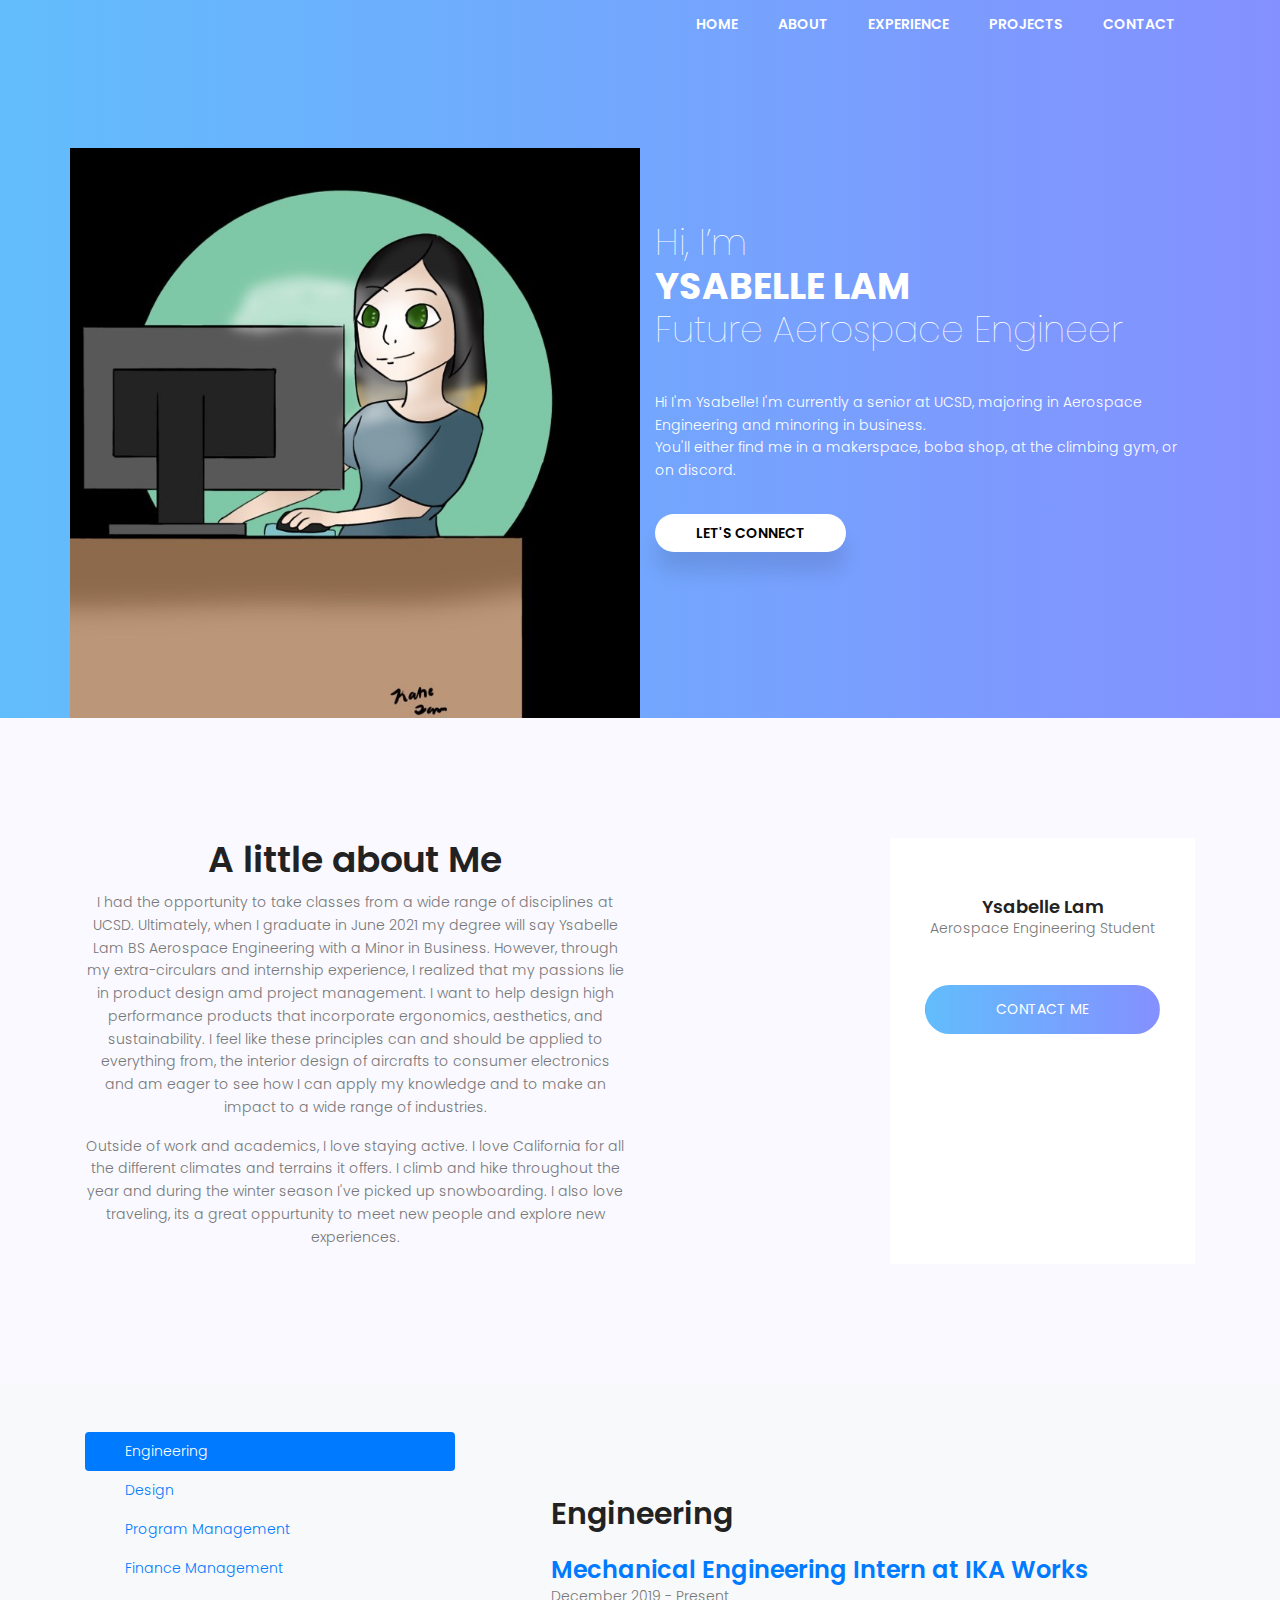
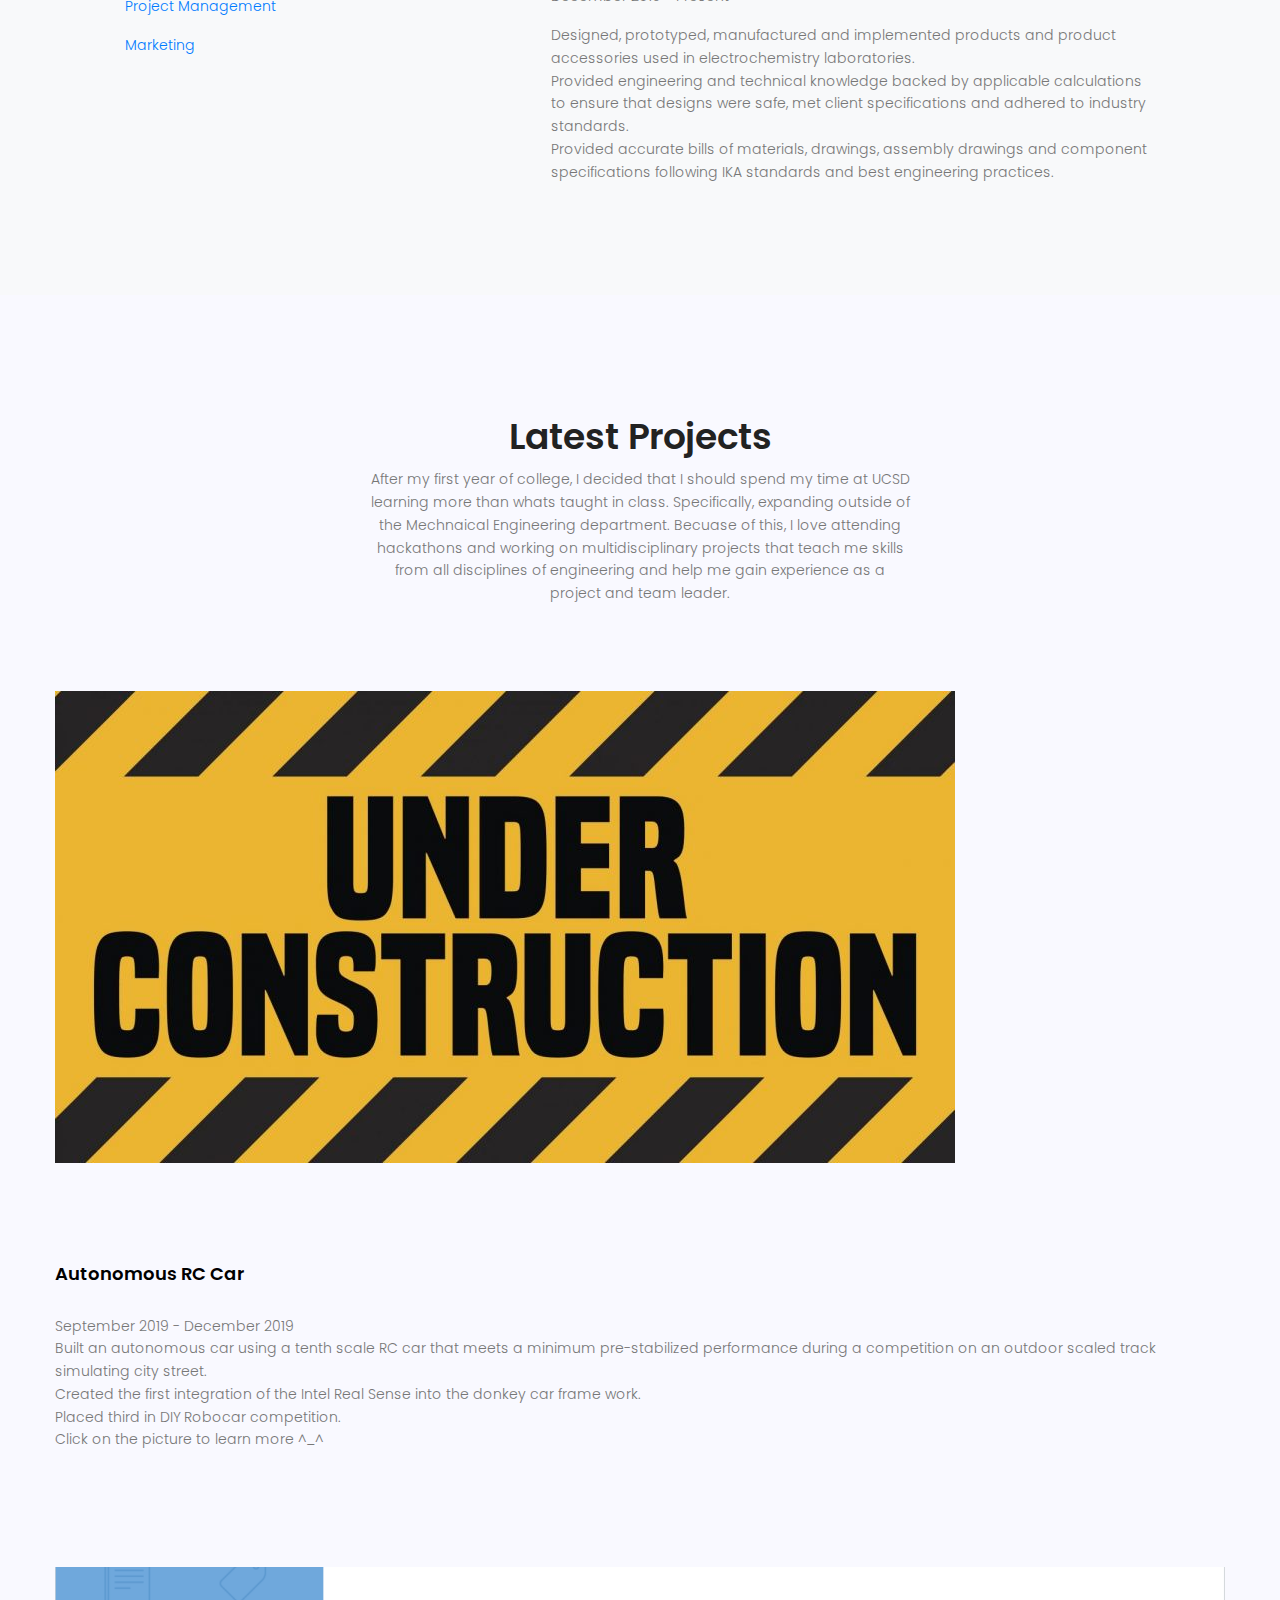
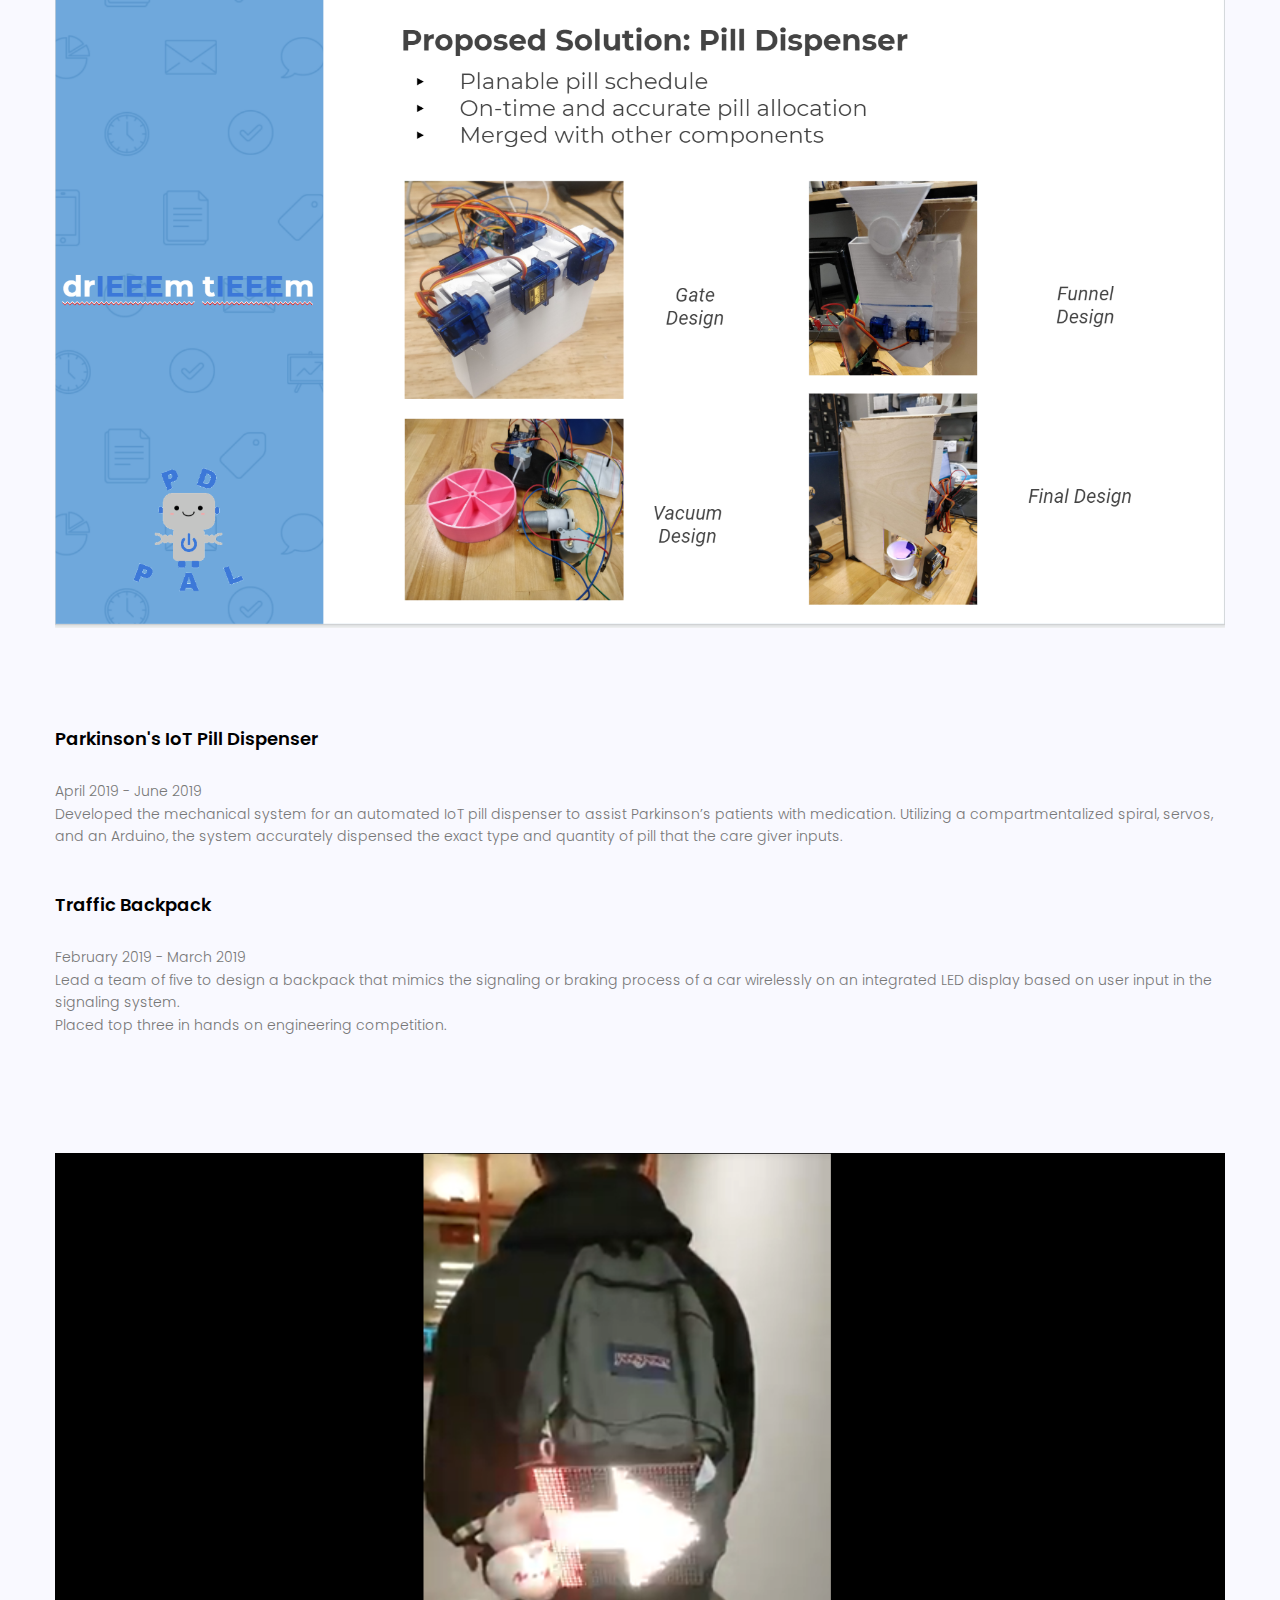
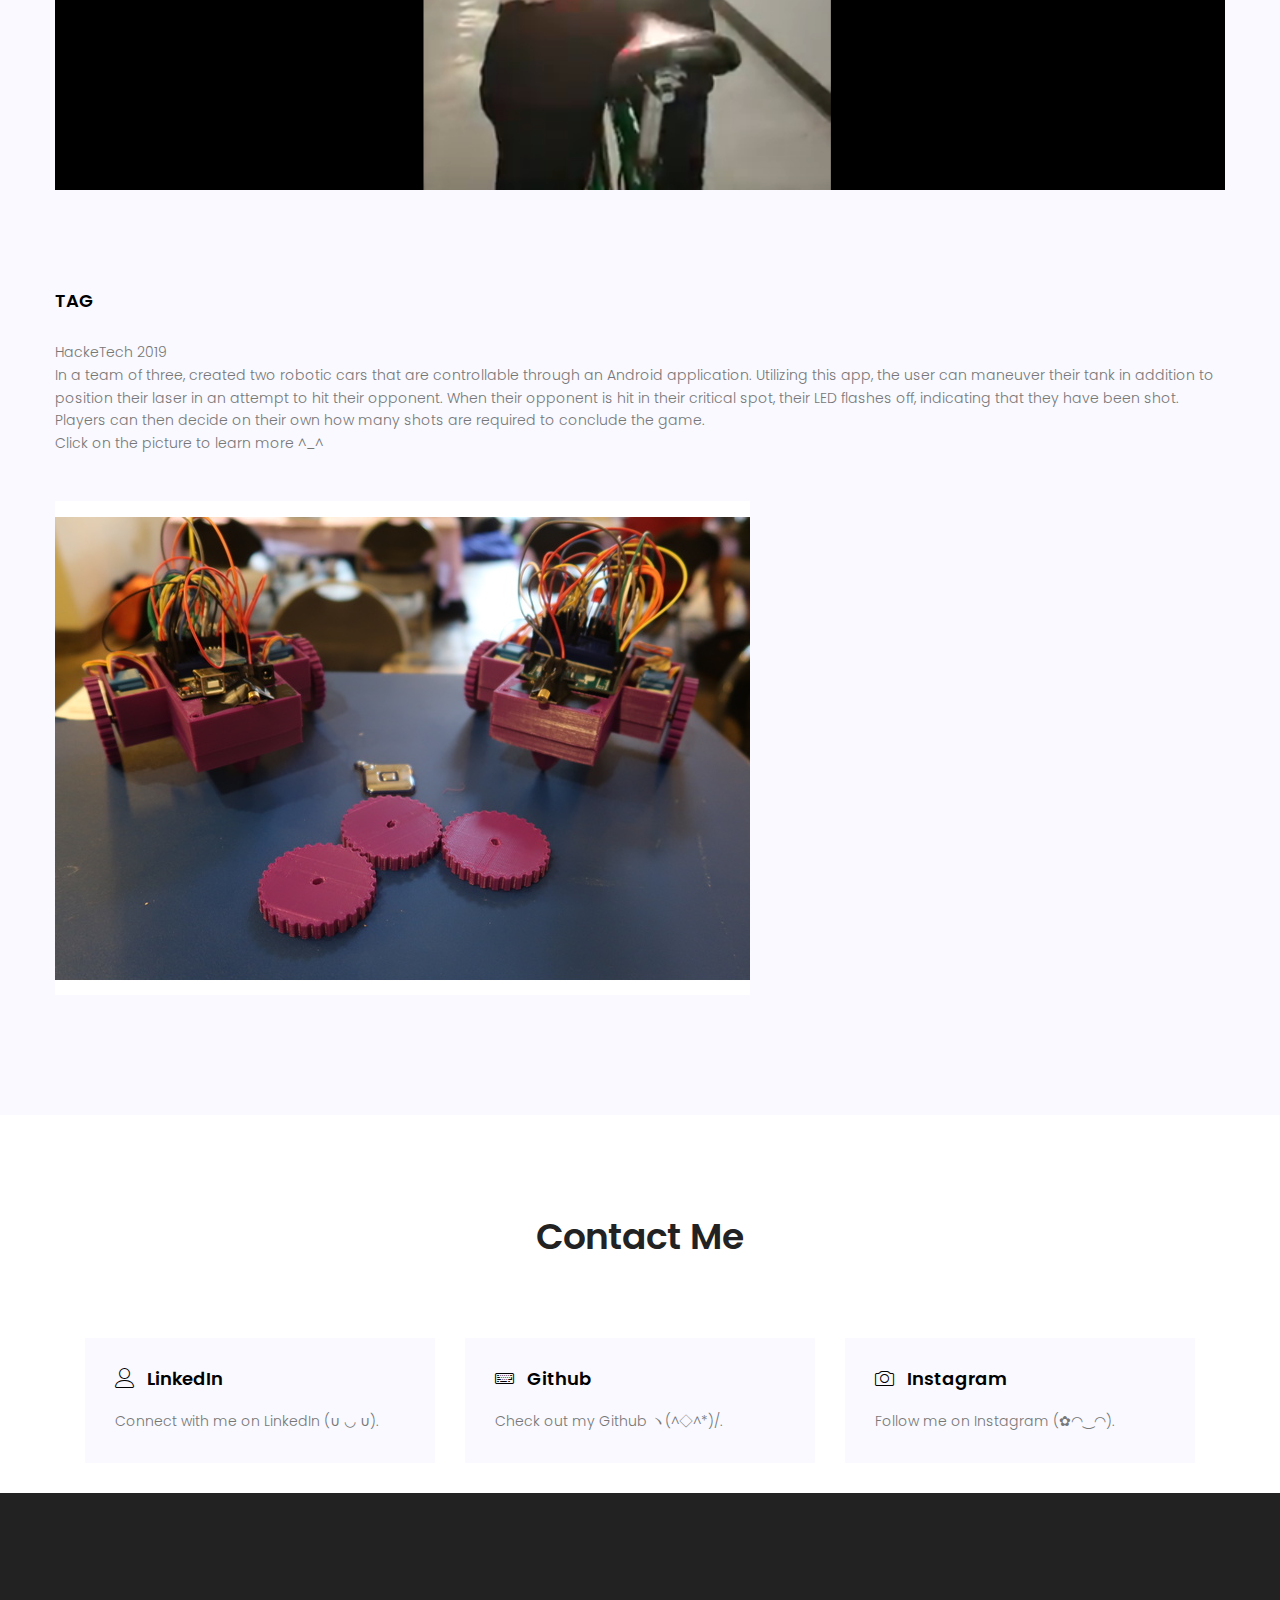
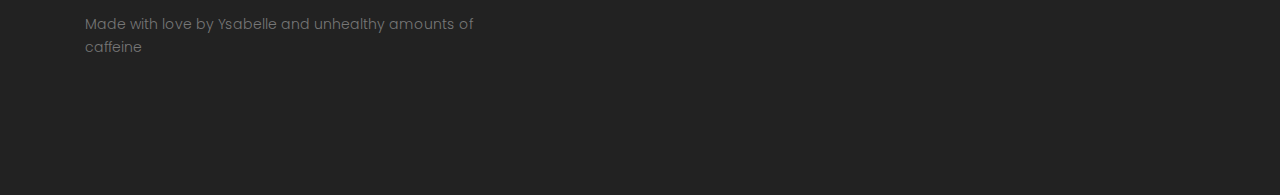
==== commit 5060d2ac: "Update index.html" ====
--- a/index.html
+++ b/index.html
@@ -21,10 +21,7 @@
 			<link rel="stylesheet" href="css/bootstrap.css">
 			<link rel="stylesheet" href="css/magnific-popup.css">
 			<link rel="stylesheet" href="css/main.css">
-			<link rel="stylesheet" href="vendors/linericon/style.css">
-			<link rel="stylesheet" href="vendors/owl-carousel/owl.carousel.min.css">
 			<link rel="stylesheet" href="css/magnific-popup.css">
-			<link rel="stylesheet" href="vendors/nice-select/css/nice-select.css">
 		</head>
 		<body>
 			<!-- start banner Area -->
@@ -110,9 +107,9 @@
 
               <a class="nav-link px-4" id="v-pills-4-tab" data-toggle="pill" href="#v-pills-4" role="tab" aria-controls="v-pills-4" aria-selected="false"><span class="mr-3 flaticon-web-design"></span> Finance Management</a>
 
-              <a class="nav-link px-4" id="v-pills-4-tab" data-toggle="pill" href="#v-pills-4" role="tab" aria-controls="v-pills-4" aria-selected="false"><span class="mr-3 flaticon-ux-design"></span> Project Management</a>
-
-              <a class="nav-link px-4" id="v-pills-5-tab" data-toggle="pill" href="#v-pills-5" role="tab" aria-controls="v-pills-5" aria-selected="false"><span class="mr-3 flaticon-innovation"></span> Marketing</a>
+              <a class="nav-link px-4" id="v-pills-4-tab" data-toggle="pill" href="#v-pills-5" role="tab" aria-controls="v-pills-4" aria-selected="false"><span class="mr-3 flaticon-ux-design"></span> Project Management</a>
+
+              <a class="nav-link px-4" id="v-pills-5-tab" data-toggle="pill" href="#v-pills-6" role="tab" aria-controls="v-pills-5" aria-selected="false"><span class="mr-3 flaticon-innovation"></span> Marketing</a>
 
             </div>
           </div>
@@ -160,7 +157,7 @@
 				<p>I also work closely with the VP External to develop and coordinate all relationships with donors and financial institutions.</p>
               </div>
 
-              <div class="tab-pane fade py-5" id="v-pills-4" role="tabpanel" aria-labelledby="v-pills-4-tab">
+              <div class="tab-pane fade py-5" id="v-pills-5" role="tabpanel" aria-labelledby="v-pills-4-tab">
                 <span class="icon mb-3 d-block flaticon-web-design"></span>
                 <h2 class="mb-4">Project Management</h2>
                 <h3><a href="https://www.pibucsd.org/">Research and Design Director at Project In a Box</a></h3>			
@@ -170,7 +167,7 @@
 					<p>I also adapted the scrum methodology and scheduled and hosted weekly workathons to reflect on team achievements, update scrum charts, and plan sprints.</p>								
               </div>
 
-              <div class="tab-pane fade py-5" id="v-pills-5" role="tabpanel" aria-labelledby="v-pills-5-tab">
+              <div class="tab-pane fade py-5" id="v-pills-6" role="tabpanel" aria-labelledby="v-pills-5-tab">
                 <span class="icon mb-3 d-block flaticon-innovation"></span>
                 <h2 class="mb-4">Marketing</h2>
                 <h3><a href="http://ieeeucsd.org/">Public Relations Officer at IEEE UC San Diego</a></h3>			
@@ -243,103 +240,7 @@
 			</section>
 			<!-- End project Area -->
 
-<!--================ Start Carousel Area =================-->
-	<div class="testimonial_area section_gap_bottom">
-		<div class="container">
-			<div class="row justify-content-center">
-				<div class="col-lg-8 text-center">
-					<div class="main_title">
-						<h2>client say about me</h2>
-						<p>Is give may shall likeness made yielding spirit a itself togeth created after sea is in beast <br>
-							 beginning signs open god you're gathering ithe</p>
-					</div>
-				</div>
-			</div>
-			<div class="row">
-				<div class="testi_slider owl-carousel">
-        			<div class="testi_item">
-        				<div class="row">
-        					<div class="col-lg-4">
-        						<img src="img/testimonials/t1.jpg" alt="">
-        					</div>
-        					<div class="col-lg-8">
-        						<div class="testi_text">
-        							<h4>Elite Martin</h4>
-									<p>Him, made can't called over won't there on divide there male fish beast own his day third seed sixth seas unto. Saw from </p>
-        						</div>
-        					</div>
-        				</div>
-        			</div>
-        			<div class="testi_item">
-        				<div class="row">
-        					<div class="col-lg-4">
-        						<img src="img/testimonials/t2.jpg" alt="">
-        					</div>
-        					<div class="col-lg-8">
-        						<div class="testi_text">
-        							<h4>Davil Saden</h4>
-									<p>Him, made can't called over won't there on divide there male fish beast own his day third seed sixth seas unto. Saw from </p>
-        						</div>
-        					</div>
-        				</div>
-        			</div>
-        			<div class="testi_item">
-        				<div class="row">
-        					<div class="col-lg-4">
-        						<img src="img/testimonials/t1.jpg" alt="">
-        					</div>
-        					<div class="col-lg-8">
-        						<div class="testi_text">
-        							<h4>Elite Martin</h4>
-									<p>Him, made can't called over won't there on divide there male fish beast own his day third seed sixth seas unto. Saw from </p>
-        						</div>
-        					</div>
-        				</div>
-        			</div>
-        			<div class="testi_item">
-        				<div class="row">
-        					<div class="col-lg-4">
-        						<img src="img/testimonials/t2.jpg" alt="">
-        					</div>
-        					<div class="col-lg-8">
-        						<div class="testi_text">
-        							<h4>Davil Saden</h4>
-									<p>Him, made can't called over won't there on divide there male fish beast own his day third seed sixth seas unto. Saw from </p>
-        						</div>
-        					</div>
-        				</div>
-        			</div>
-        			<div class="testi_item">
-        				<div class="row">
-        					<div class="col-lg-4">
-        						<img src="img/testimonials/t1.jpg" alt="">
-        					</div>
-        					<div class="col-lg-8">
-        						<div class="testi_text">
-        							<h4>Elite Martin</h4>
-									<p>Him, made can't called over won't there on divide there male fish beast own his day third seed sixth seas unto. Saw from </p>
-        						</div>
-        					</div>
-        				</div>
-        			</div>
-        			<div class="testi_item">
-        				<div class="row">
-        					<div class="col-lg-4">
-        						<img src="img/testimonials/t2.jpg" alt="">
-        					</div>
-        					<div class="col-lg-8">
-        						<div class="testi_text">
-        							<h4>Davil Saden</h4>
-									<p>Him, made can't called over won't there on divide there male fish beast own his day third seed sixth seas unto. Saw from </p>
-        						</div>
-        					</div>
-        				</div>
-        			</div>
-        		</div>
-			</div>
-		</div>
-	</div>
-	<!--================ End Carousel Area =================-->
+
 
 <!-- Start contact Area -->
 			<section class="contact-area pt-100" id = "contact">
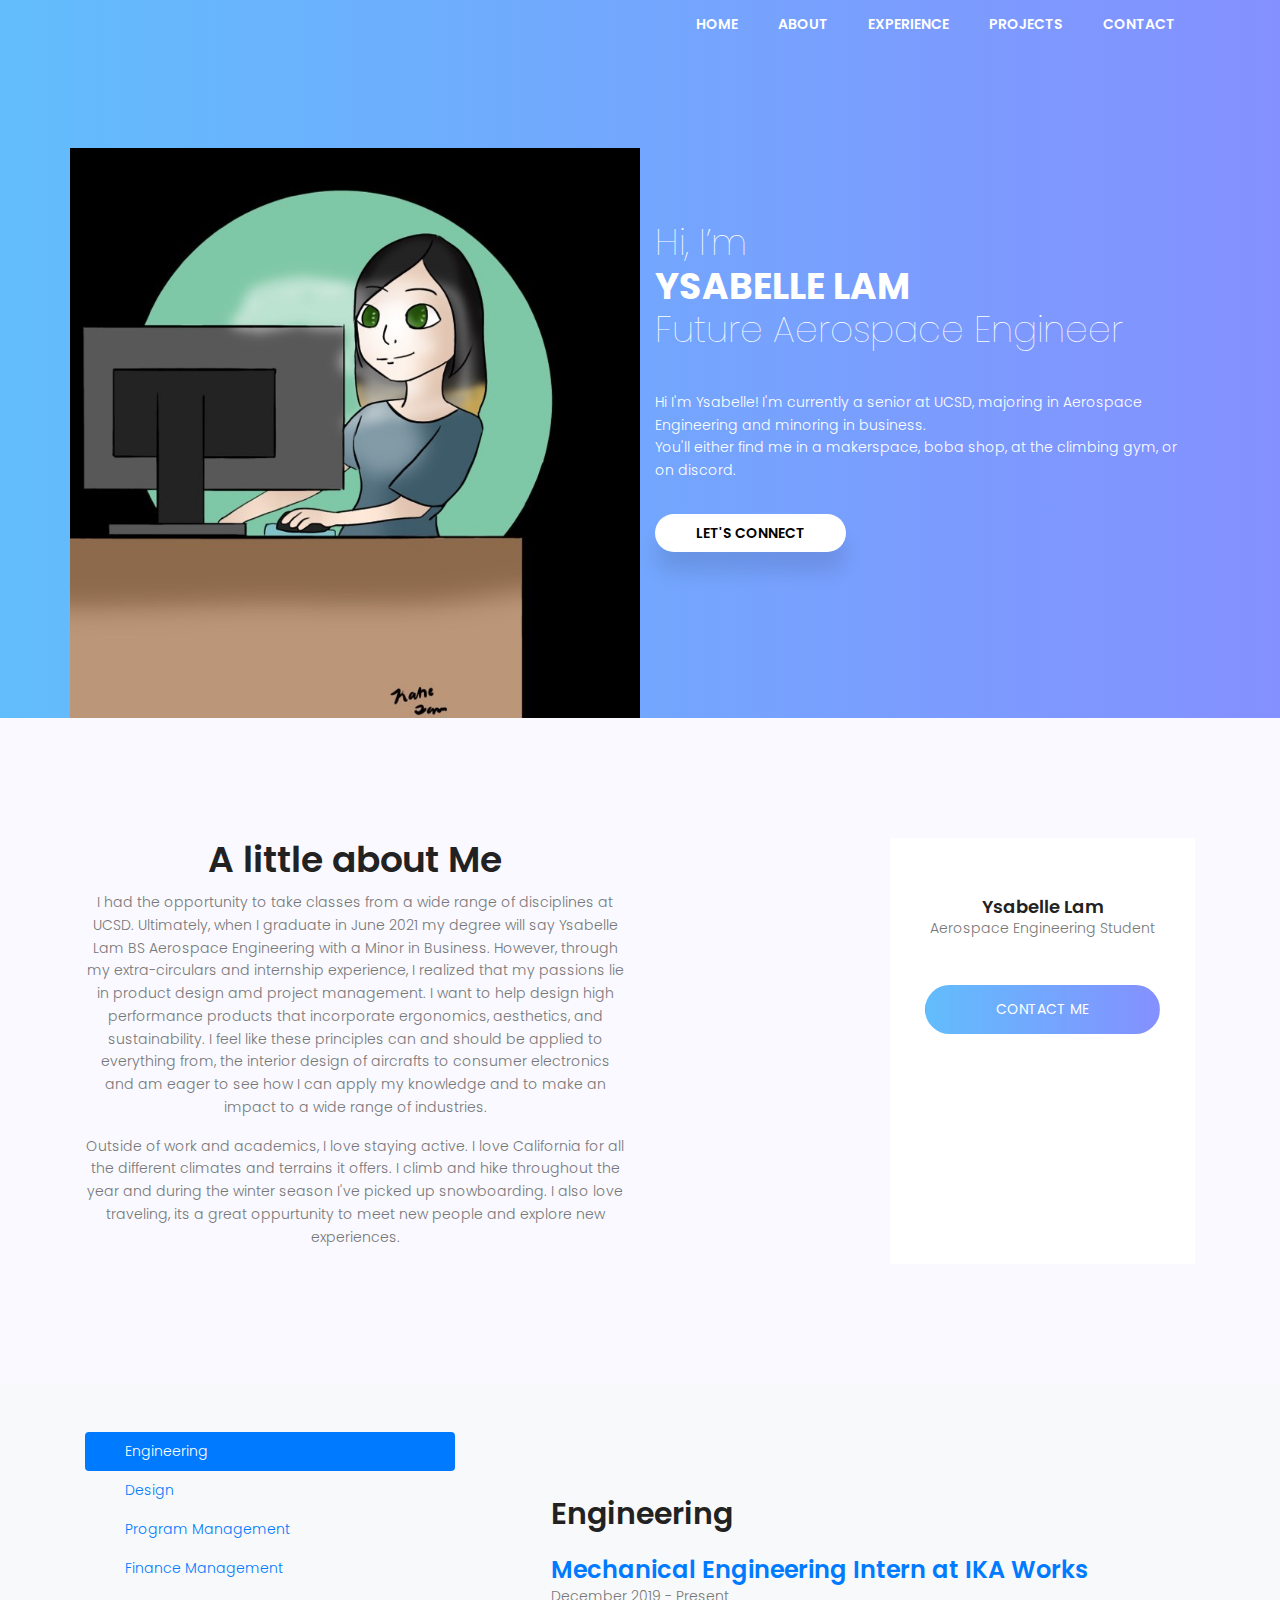
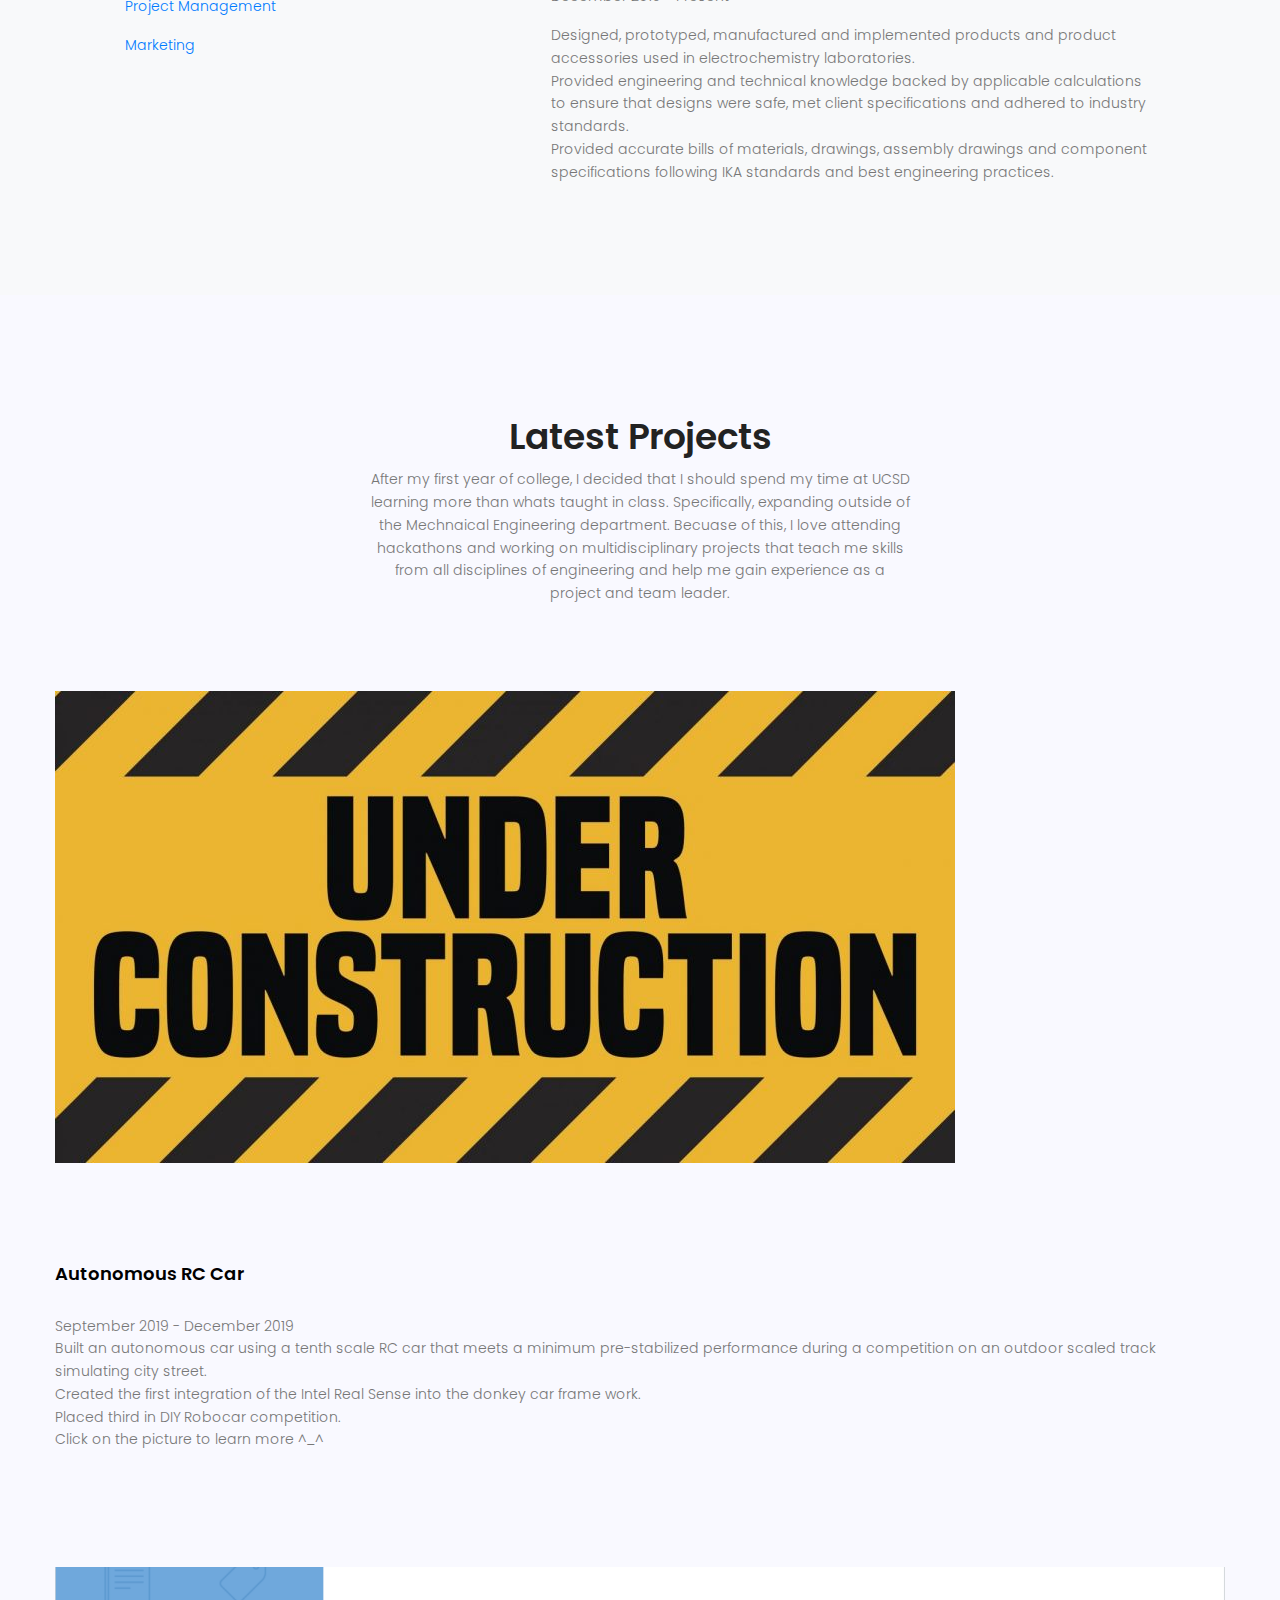
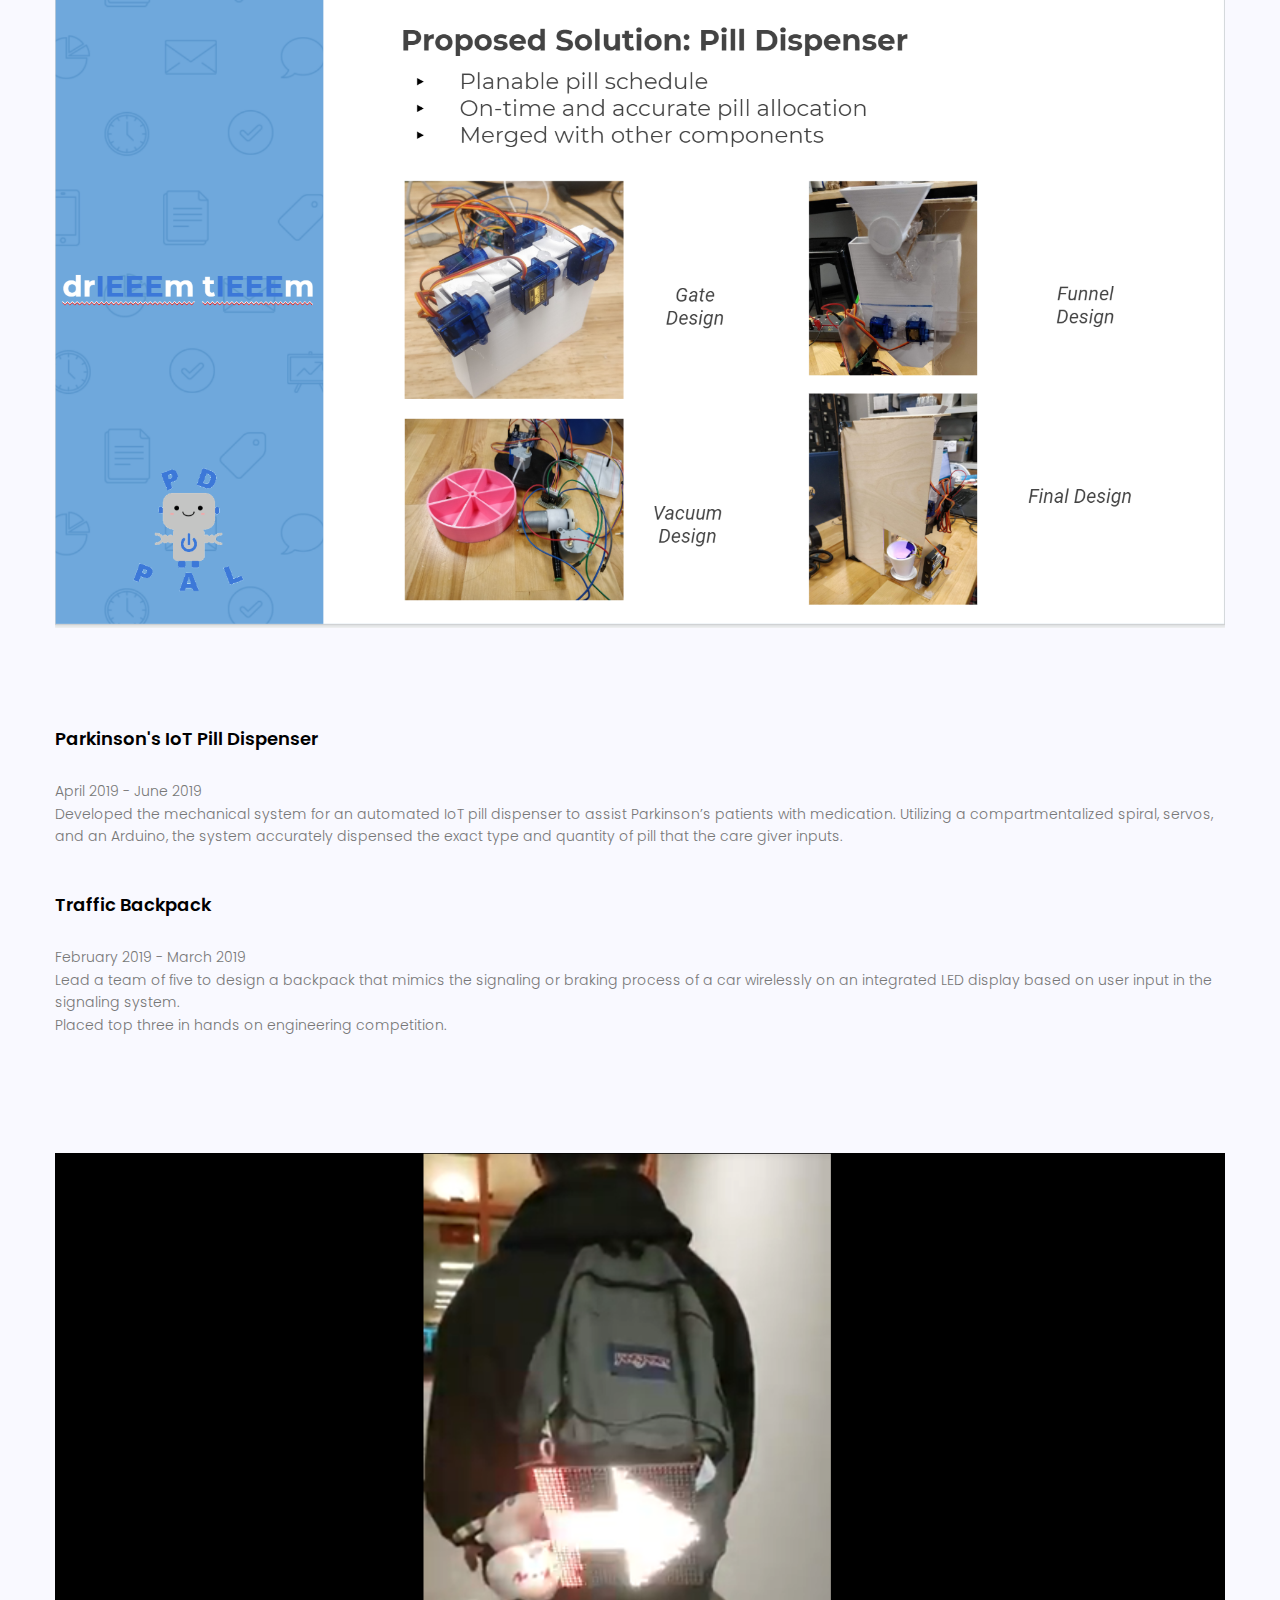
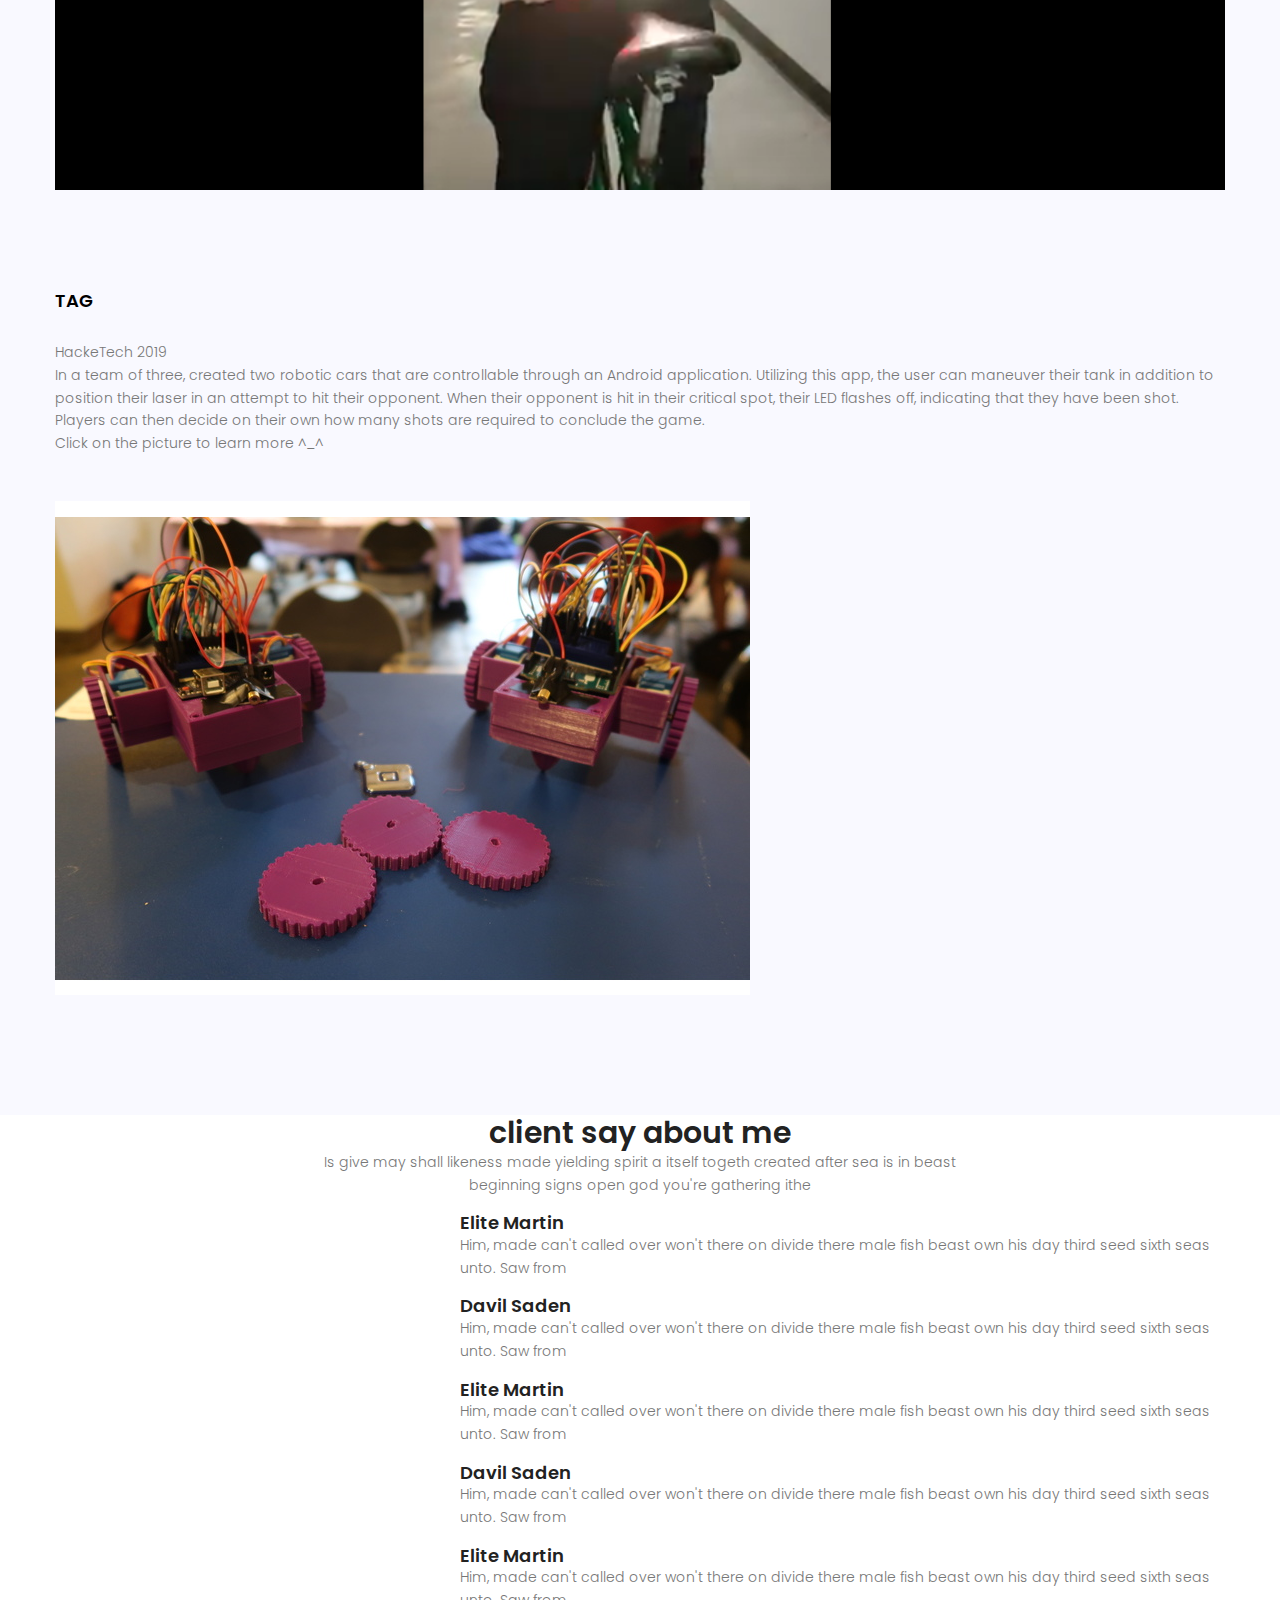
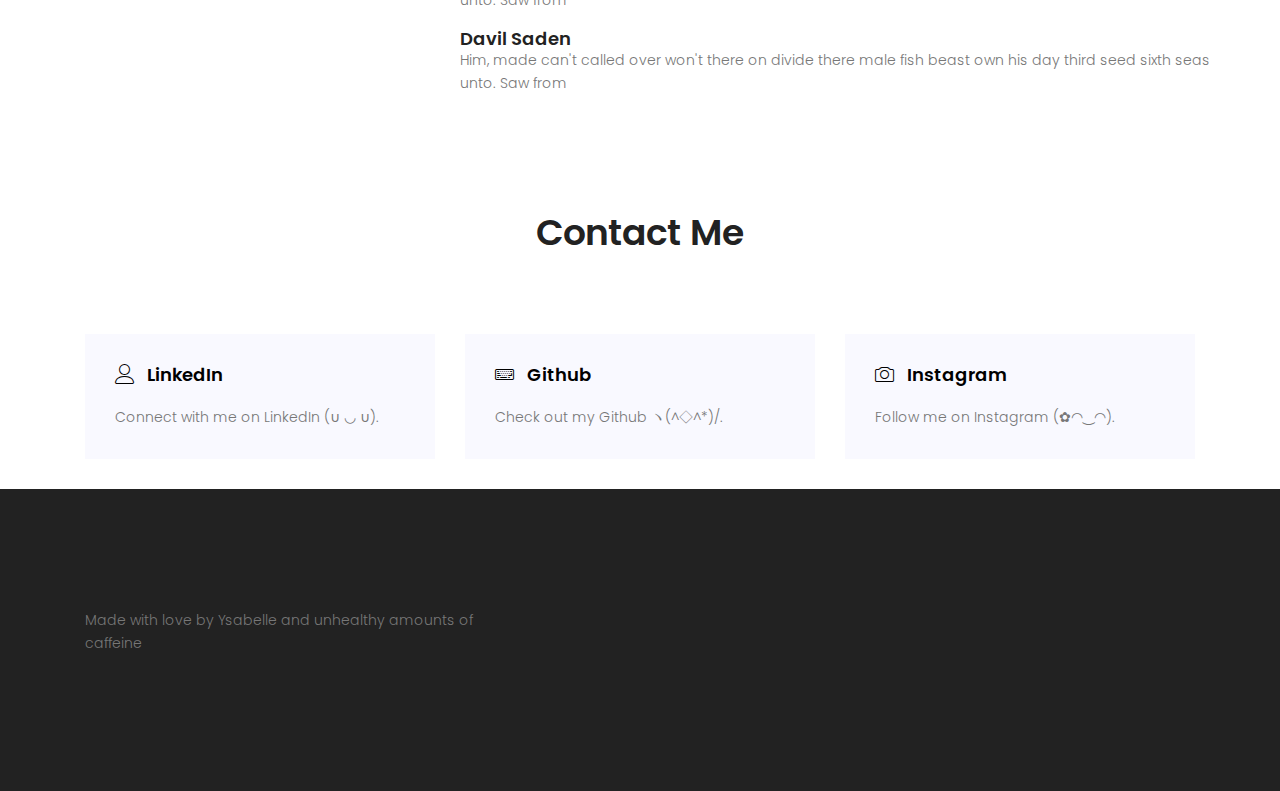
==== commit 17ea9013: "Update index.html" ====
--- a/index.html
+++ b/index.html
@@ -21,6 +21,7 @@
 			<link rel="stylesheet" href="css/bootstrap.css">
 			<link rel="stylesheet" href="css/magnific-popup.css">
 			<link rel="stylesheet" href="css/main.css">
+			<link rel="stylesheet" href="css/owl.carousel.min.css">
 			<link rel="stylesheet" href="css/magnific-popup.css">
 		</head>
 		<body>
@@ -240,7 +241,103 @@
 			</section>
 			<!-- End project Area -->
 
-
+<!--================ Start Carousel Area =================-->
+	<div class="testimonial_area section_gap_bottom">
+		<div class="container">
+			<div class="row justify-content-center">
+				<div class="col-lg-8 text-center">
+					<div class="main_title">
+						<h2>client say about me</h2>
+						<p>Is give may shall likeness made yielding spirit a itself togeth created after sea is in beast <br>
+							 beginning signs open god you're gathering ithe</p>
+					</div>
+				</div>
+			</div>
+			<div class="row">
+				<div class="testi_slider owl-carousel">
+        			<div class="testi_item">
+        				<div class="row">
+        					<div class="col-lg-4">
+        						<img src="img/testimonials/t1.jpg" alt="">
+        					</div>
+        					<div class="col-lg-8">
+        						<div class="testi_text">
+        							<h4>Elite Martin</h4>
+									<p>Him, made can't called over won't there on divide there male fish beast own his day third seed sixth seas unto. Saw from </p>
+        						</div>
+        					</div>
+        				</div>
+        			</div>
+        			<div class="testi_item">
+        				<div class="row">
+        					<div class="col-lg-4">
+        						<img src="img/testimonials/t2.jpg" alt="">
+        					</div>
+        					<div class="col-lg-8">
+        						<div class="testi_text">
+        							<h4>Davil Saden</h4>
+									<p>Him, made can't called over won't there on divide there male fish beast own his day third seed sixth seas unto. Saw from </p>
+        						</div>
+        					</div>
+        				</div>
+        			</div>
+        			<div class="testi_item">
+        				<div class="row">
+        					<div class="col-lg-4">
+        						<img src="img/testimonials/t1.jpg" alt="">
+        					</div>
+        					<div class="col-lg-8">
+        						<div class="testi_text">
+        							<h4>Elite Martin</h4>
+									<p>Him, made can't called over won't there on divide there male fish beast own his day third seed sixth seas unto. Saw from </p>
+        						</div>
+        					</div>
+        				</div>
+        			</div>
+        			<div class="testi_item">
+        				<div class="row">
+        					<div class="col-lg-4">
+        						<img src="img/testimonials/t2.jpg" alt="">
+        					</div>
+        					<div class="col-lg-8">
+        						<div class="testi_text">
+        							<h4>Davil Saden</h4>
+									<p>Him, made can't called over won't there on divide there male fish beast own his day third seed sixth seas unto. Saw from </p>
+        						</div>
+        					</div>
+        				</div>
+        			</div>
+        			<div class="testi_item">
+        				<div class="row">
+        					<div class="col-lg-4">
+        						<img src="img/testimonials/t1.jpg" alt="">
+        					</div>
+        					<div class="col-lg-8">
+        						<div class="testi_text">
+        							<h4>Elite Martin</h4>
+									<p>Him, made can't called over won't there on divide there male fish beast own his day third seed sixth seas unto. Saw from </p>
+        						</div>
+        					</div>
+        				</div>
+        			</div>
+        			<div class="testi_item">
+        				<div class="row">
+        					<div class="col-lg-4">
+        						<img src="img/testimonials/t2.jpg" alt="">
+        					</div>
+        					<div class="col-lg-8">
+        						<div class="testi_text">
+        							<h4>Davil Saden</h4>
+									<p>Him, made can't called over won't there on divide there male fish beast own his day third seed sixth seas unto. Saw from </p>
+        						</div>
+        					</div>
+        				</div>
+        			</div>
+        		</div>
+			</div>
+		</div>
+	</div>
+	<!--================ End Carousel Area =================-->
 
 <!-- Start contact Area -->
 			<section class="contact-area pt-100" id = "contact">
@@ -314,7 +411,8 @@
 			<script src="js/jquery.magnific-popup.min.js"></script>
 			<script src="js/parallax.min.js"></script>						
 			<script src="js/jquery.sticky.js"></script>
-
+			<script src="jquery.min.js"></script>
+			<script src="js/owl.carousel.min.js"></script>
 			<script src="js/main.js"></script>	
 		</body>
 	</html>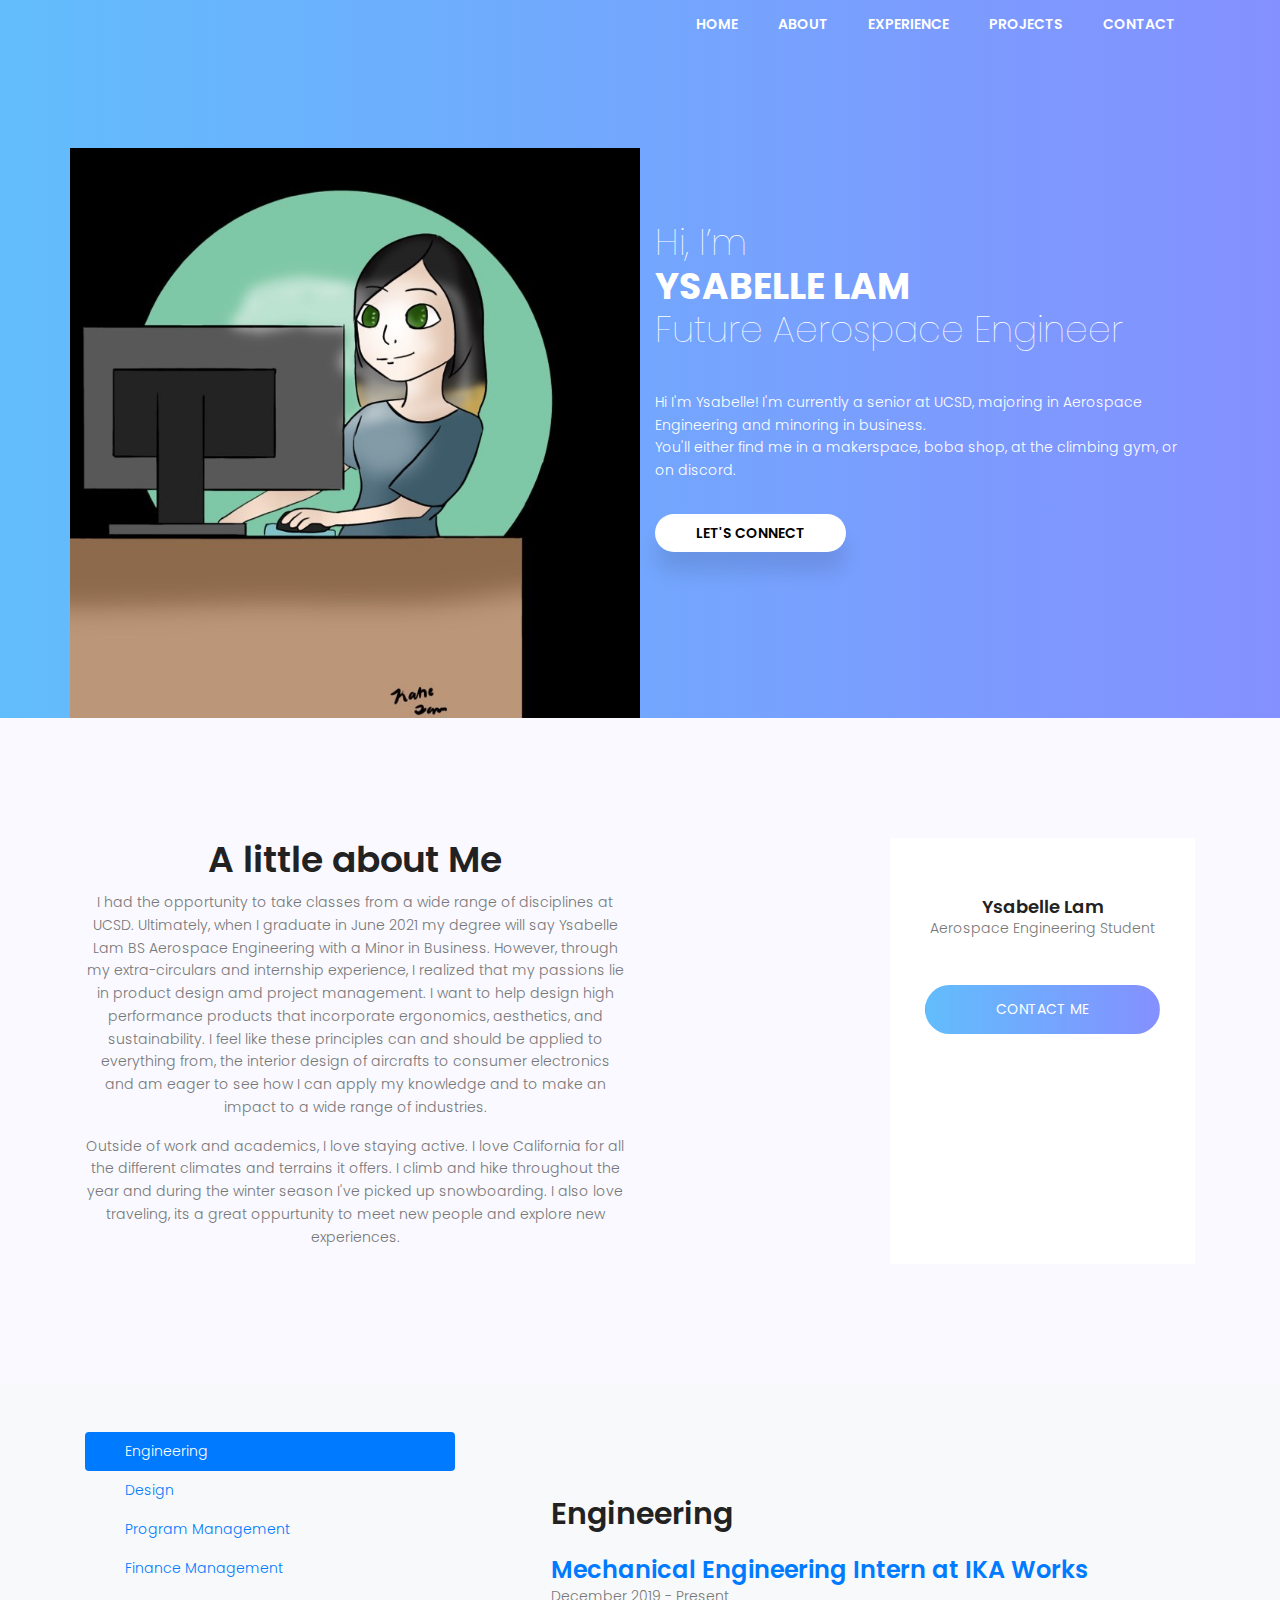
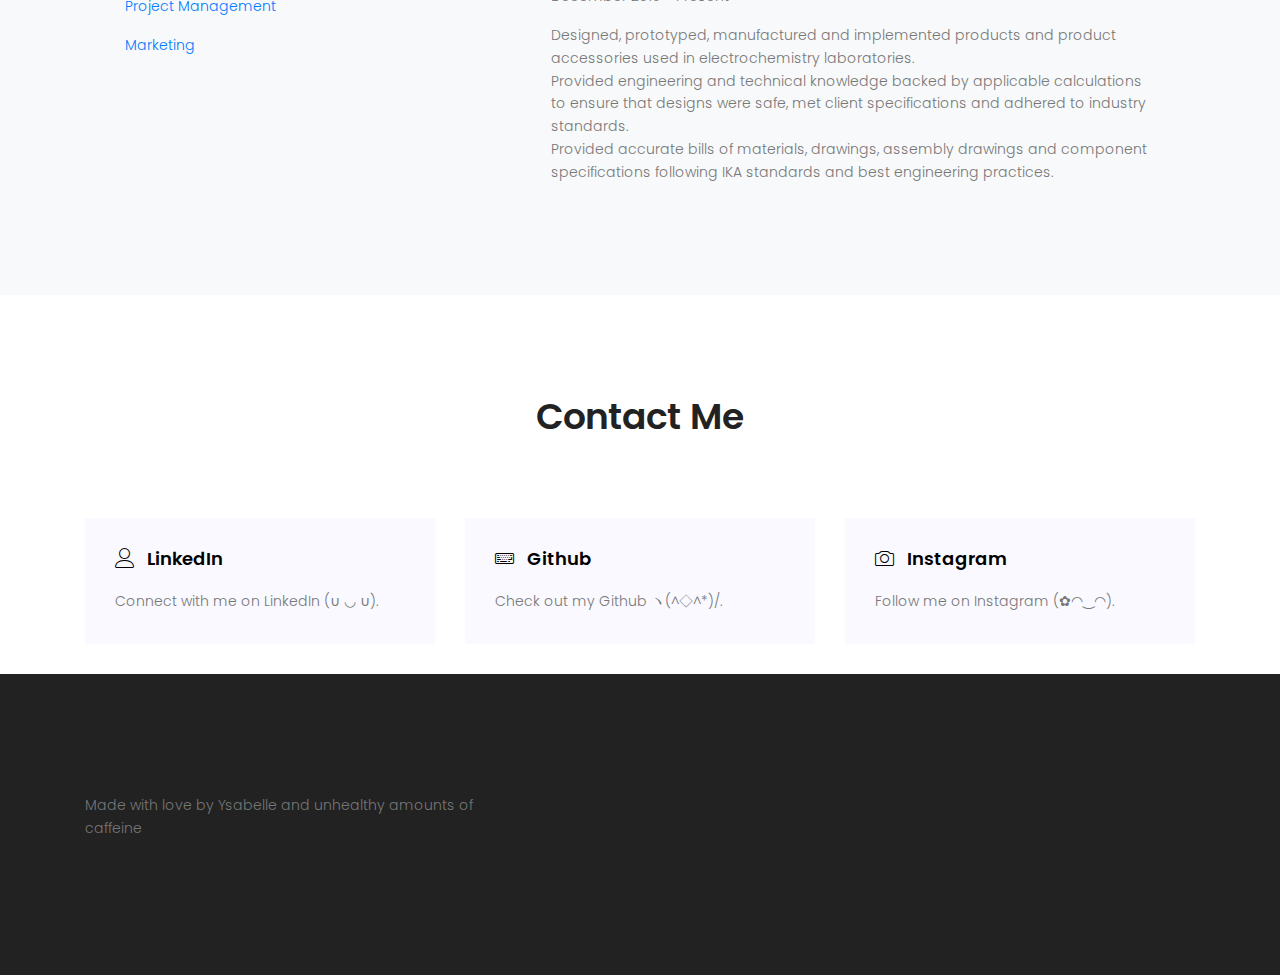
==== commit 723250cb: "Add project.html" ====
--- a/index.html
+++ b/index.html
@@ -22,6 +22,7 @@
 			<link rel="stylesheet" href="css/magnific-popup.css">
 			<link rel="stylesheet" href="css/main.css">
 			<link rel="stylesheet" href="css/owl.carousel.min.css">
+			<link rel="stylesheet" href="owlcarousel/owl.theme.default.min.css">
 			<link rel="stylesheet" href="css/magnific-popup.css">
 		</head>
 		<body>
@@ -185,160 +186,6 @@
       </div>
     </section>
 
-			
-			<!-- Start project Area -->
-			<section class="project-area section-gap" id="project">
-				<div class="container">
-					<div class="row d-flex justify-content-center">
-						<div class="menu-content pb-70 col-lg-6">
-							<div class="title text-center">
-								<h1 class="mb-10">Latest Projects</h1>
-								<p>After my first year of college, I decided that I should spend my time at UCSD learning more than whats taught in class. Specifically, expanding outside of the Mechnaical Engineering department. Becuase of this, I love attending hackathons and working on multidisciplinary projects that teach me skills from all disciplines of engineering and help me gain experience as a project and team leader.</p>
-							</div>
-						</div>
-					</div>					
-					<div class="row">
-						<div class="row d-flex justify-content-center">
-							<div class="single-project pb-100">
-								<img class="img-fluid" src="img/build.jpg" alt="https://guitar.ucsd.edu/maeece148/index.php/2019FallTeam4">
-								<h4 class="pt-100 pb-30"><a href="#">Autonomous RC Car</a></h4>
-								<p>
-									September 2019 - December 2019 <br>
-									Built an autonomous car using a tenth scale RC car that meets a minimum pre-stabilized performance during a competition on an outdoor scaled track simulating city street.<br>Created the first integration of the Intel Real Sense into the donkey car frame work. <br>Placed third in DIY Robocar competition.<br>Click on the picture to learn more ^_^
-								</p>
-							</div>
-							<div class="single-project">
-								<img class="img-fluid" src="img/pill.PNG" alt="">
-								<h4 class="pt-100 pb-30"><a href="#">Parkinson's IoT Pill Dispenser</a></h4>
-								<p>
-									April 2019 - June 2019 <br>
-									Developed the mechanical system for an automated IoT pill dispenser to assist Parkinson’s patients with medication. Utilizing a compartmentalized spiral, servos, and an Arduino, the system accurately dispensed the exact type and quantity of pill that the care giver inputs.
-								</p>
-							</div>							
-						</div>
-						<div class="row d-flex justify-content-center">
-							<div class="single-project">
-								<h4 class="pt-30 pb-30"><a href="#">Traffic Backpack</a></h4>
-								<p class=" pb-100">
-									February 2019 - March 2019 <br>
-									Lead a team of five to design a backpack that mimics the signaling or braking process of a car wirelessly on an integrated LED display based on user input in the signaling system. <br>
-									Placed top three in hands on engineering competition.
-								</p>								
-								<img class="img-fluid" src="img/backpack.PNG" alt="">
-							</div>
-							<div class="single-project">
-								<h4 class="pt-100 pb-30"><a href="#">TAG</a></h4>
-								<p class=" pb-30">
-									HackeTech 2019 <br>
-									In a team of three, created two robotic cars that are controllable through an Android application. Utilizing this app, the user can maneuver their tank in addition to position their laser in an attempt to hit their opponent. When their opponent is hit in their critical spot, their LED flashes off, indicating that they have been shot. Players can then decide on their own how many shots are required to conclude the game.
-									<br>Click on the picture to learn more ^_^
-								</p>
-								<img class="img-fluid" src="img/tag.jpg" alt="https://devpost.com/software/laser-tag-robots">								
-							</div>								
-						</div>
-					</div>
-				</div>	
-			</section>
-			<!-- End project Area -->
-
-<!--================ Start Carousel Area =================-->
-	<div class="testimonial_area section_gap_bottom">
-		<div class="container">
-			<div class="row justify-content-center">
-				<div class="col-lg-8 text-center">
-					<div class="main_title">
-						<h2>client say about me</h2>
-						<p>Is give may shall likeness made yielding spirit a itself togeth created after sea is in beast <br>
-							 beginning signs open god you're gathering ithe</p>
-					</div>
-				</div>
-			</div>
-			<div class="row">
-				<div class="testi_slider owl-carousel">
-        			<div class="testi_item">
-        				<div class="row">
-        					<div class="col-lg-4">
-        						<img src="img/testimonials/t1.jpg" alt="">
-        					</div>
-        					<div class="col-lg-8">
-        						<div class="testi_text">
-        							<h4>Elite Martin</h4>
-									<p>Him, made can't called over won't there on divide there male fish beast own his day third seed sixth seas unto. Saw from </p>
-        						</div>
-        					</div>
-        				</div>
-        			</div>
-        			<div class="testi_item">
-        				<div class="row">
-        					<div class="col-lg-4">
-        						<img src="img/testimonials/t2.jpg" alt="">
-        					</div>
-        					<div class="col-lg-8">
-        						<div class="testi_text">
-        							<h4>Davil Saden</h4>
-									<p>Him, made can't called over won't there on divide there male fish beast own his day third seed sixth seas unto. Saw from </p>
-        						</div>
-        					</div>
-        				</div>
-        			</div>
-        			<div class="testi_item">
-        				<div class="row">
-        					<div class="col-lg-4">
-        						<img src="img/testimonials/t1.jpg" alt="">
-        					</div>
-        					<div class="col-lg-8">
-        						<div class="testi_text">
-        							<h4>Elite Martin</h4>
-									<p>Him, made can't called over won't there on divide there male fish beast own his day third seed sixth seas unto. Saw from </p>
-        						</div>
-        					</div>
-        				</div>
-        			</div>
-        			<div class="testi_item">
-        				<div class="row">
-        					<div class="col-lg-4">
-        						<img src="img/testimonials/t2.jpg" alt="">
-        					</div>
-        					<div class="col-lg-8">
-        						<div class="testi_text">
-        							<h4>Davil Saden</h4>
-									<p>Him, made can't called over won't there on divide there male fish beast own his day third seed sixth seas unto. Saw from </p>
-        						</div>
-        					</div>
-        				</div>
-        			</div>
-        			<div class="testi_item">
-        				<div class="row">
-        					<div class="col-lg-4">
-        						<img src="img/testimonials/t1.jpg" alt="">
-        					</div>
-        					<div class="col-lg-8">
-        						<div class="testi_text">
-        							<h4>Elite Martin</h4>
-									<p>Him, made can't called over won't there on divide there male fish beast own his day third seed sixth seas unto. Saw from </p>
-        						</div>
-        					</div>
-        				</div>
-        			</div>
-        			<div class="testi_item">
-        				<div class="row">
-        					<div class="col-lg-4">
-        						<img src="img/testimonials/t2.jpg" alt="">
-        					</div>
-        					<div class="col-lg-8">
-        						<div class="testi_text">
-        							<h4>Davil Saden</h4>
-									<p>Him, made can't called over won't there on divide there male fish beast own his day third seed sixth seas unto. Saw from </p>
-        						</div>
-        					</div>
-        				</div>
-        			</div>
-        		</div>
-			</div>
-		</div>
-	</div>
-	<!--================ End Carousel Area =================-->
-
 <!-- Start contact Area -->
 			<section class="contact-area pt-100" id = "contact">
 				<div class="container">
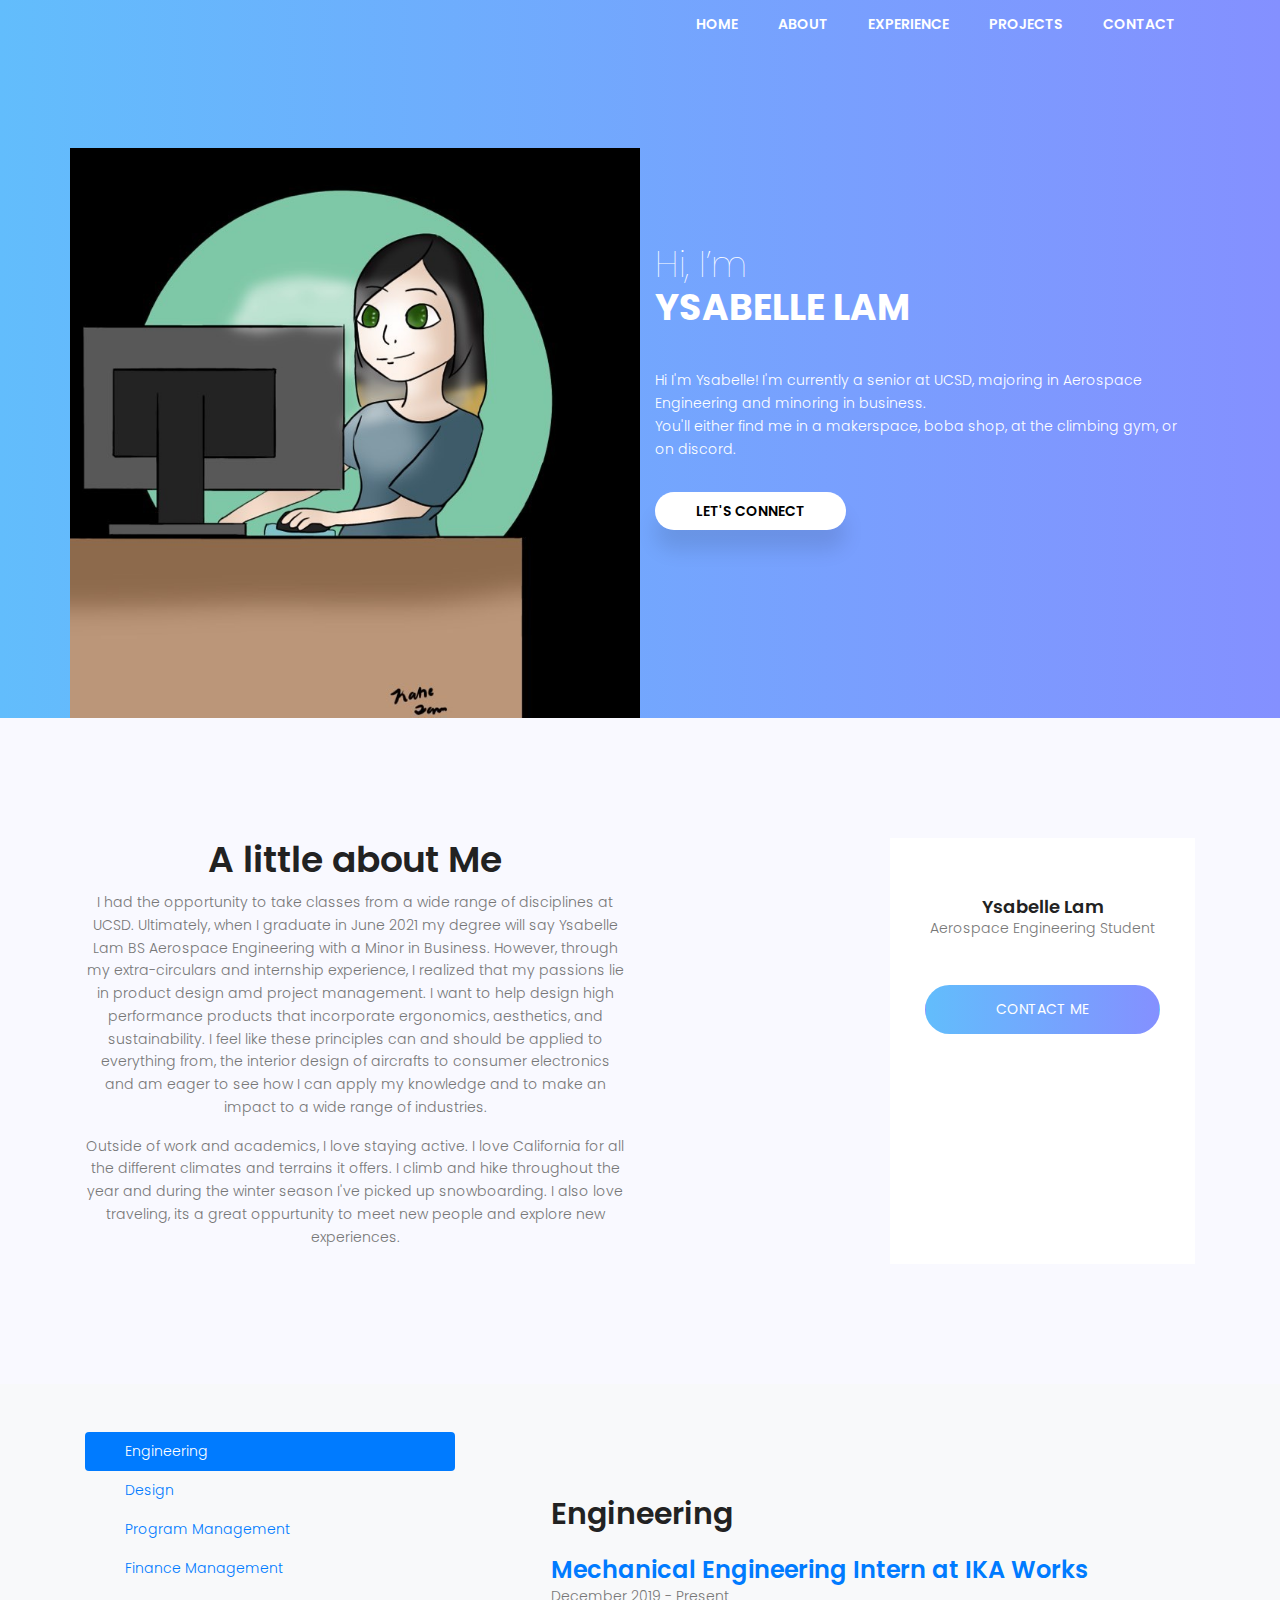
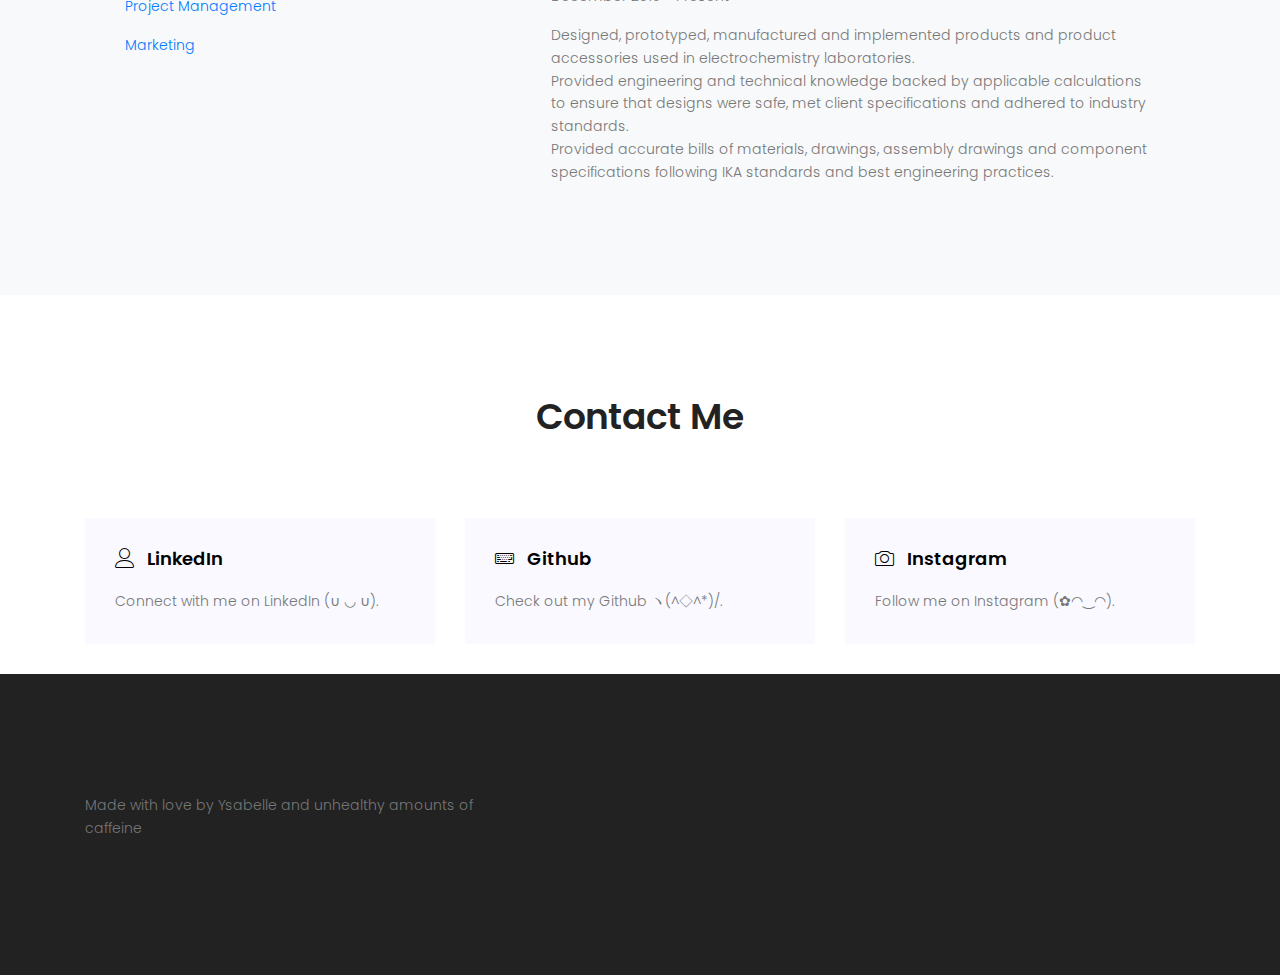
==== commit baf94c20: "Update index.html" ====
--- a/index.html
+++ b/index.html
@@ -56,8 +56,7 @@
 					<div class="col-lg-6 col-md-12 banner-left">
 						<h1 class="text-white">
 							Hi, I’m <br>
-							<span>Ysabelle Lam</span> <br>
-							Future Aerospace Engineer						
+							<span>Ysabelle Lam</span>						
 						</h1>
 						<p class="mx-auto text-white  mt-20 mb-40">
 							Hi I'm Ysabelle! I'm currently a senior at UCSD, majoring in Aerospace Engineering and minoring in business. <br> You'll either find me in a makerspace, boba shop, at the climbing gym, or on discord.
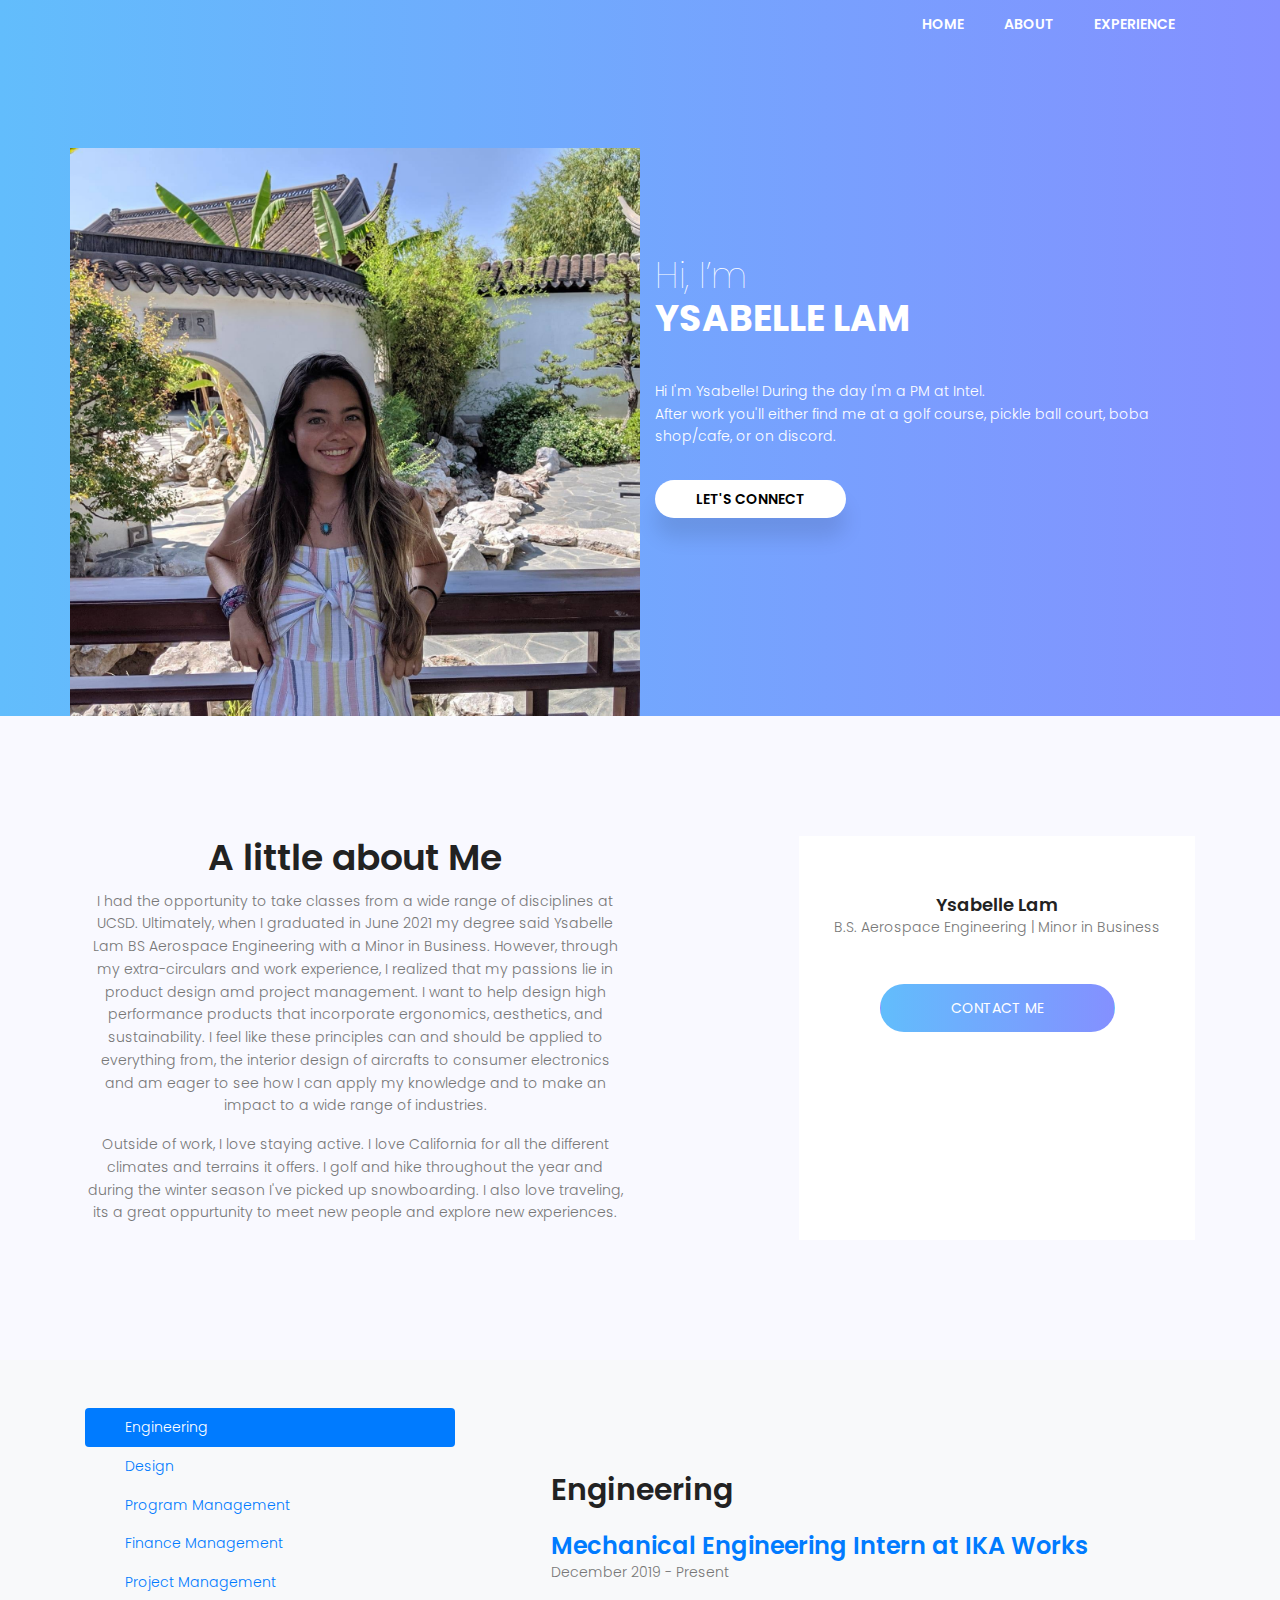
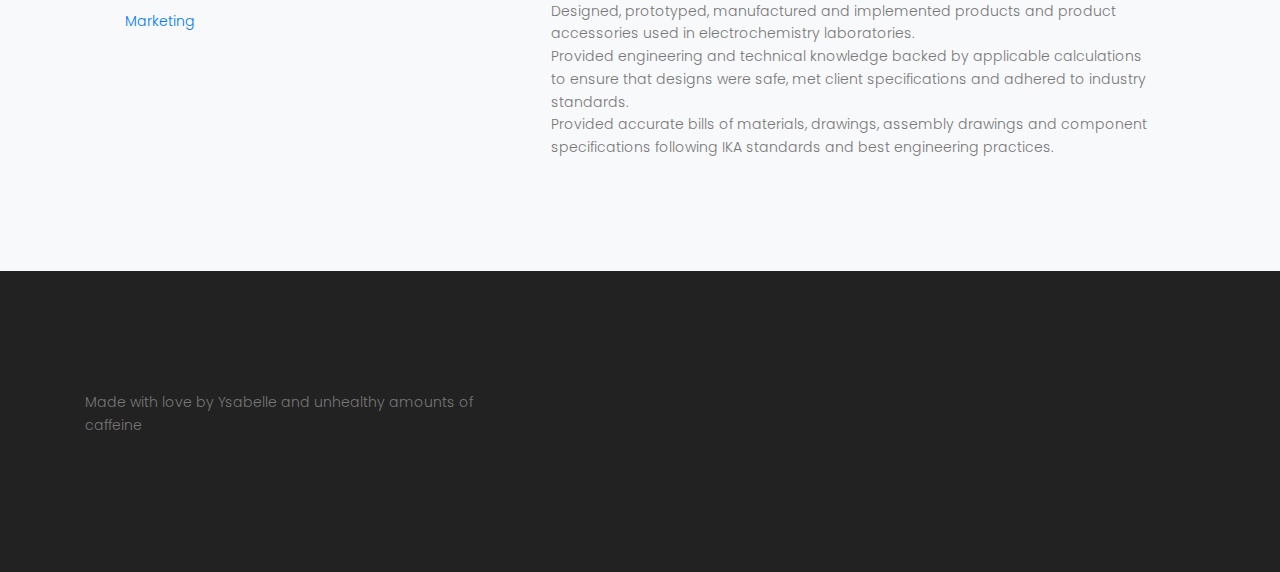
==== commit 3303ac98: "Update Index and Inro Photo" ====
--- a/index.html
+++ b/index.html
@@ -39,9 +39,7 @@
 							    <ul class="navbar-nav">
 									<li><a href="#home">Home</a></li>
 									<li><a href="#about">About</a></li>
-									<li><a href="#services">Experience</a></li>
-									<li><a href="#project">Projects</a></li>
-									<li><a href="#contact">Contact</a></li>
+									<li><a href="#experience">Experience</a></li>
 							    </ul>
 							  </div>						
 						</div>
@@ -59,7 +57,7 @@
 							<span>Ysabelle Lam</span>						
 						</h1>
 						<p class="mx-auto text-white  mt-20 mb-40">
-							Hi I'm Ysabelle! I'm currently a senior at UCSD, majoring in Aerospace Engineering and minoring in business. <br> You'll either find me in a makerspace, boba shop, at the climbing gym, or on discord.
+							Hi I'm Ysabelle! During the day I'm a PM at Intel. <br> After work you'll either find me at a golf course, pickle ball court, boba shop/cafe, or on discord.
 						</p>
 						<a href="https://linktr.ee/ysabellelam" class="text-uppercase header-btn">Let's Connect</span></a>
 					</div>
@@ -75,9 +73,9 @@
 						<div class="col-lg-6 about-left">
 							<div class="title text-center">
 								<h1 class="mb-10">A little about Me</h1>
-								<p>I had the opportunity to take classes from a wide range of disciplines at UCSD. Ultimately, when I graduate in June 2021 my degree will say Ysabelle Lam BS Aerospace Engineering with a Minor in Business. However, through my extra-circulars and internship experience, I realized that my passions lie in product design amd project management. I want to help design high performance products that incorporate ergonomics, aesthetics, and sustainability. I feel like these principles can and should be applied to everything from, the interior design of aircrafts to consumer electronics and am eager to see how I can apply my knowledge and to make an impact to a wide range of industries.</p>
-
-								<p>Outside of work and academics, I love staying active. I love California for all the different climates and terrains it offers. I climb and hike throughout the year and during the winter season I've picked up snowboarding. I also love traveling, its a great oppurtunity to meet new people and explore new experiences.</p>
+								<p>I had the opportunity to take classes from a wide range of disciplines at UCSD. Ultimately, when I graduated in June 2021 my degree said Ysabelle Lam BS Aerospace Engineering with a Minor in Business. However, through my extra-circulars and work experience, I realized that my passions lie in product design amd project management. I want to help design high performance products that incorporate ergonomics, aesthetics, and sustainability. I feel like these principles can and should be applied to everything from, the interior design of aircrafts to consumer electronics and am eager to see how I can apply my knowledge and to make an impact to a wide range of industries.</p>
+
+								<p>Outside of work, I love staying active. I love California for all the different climates and terrains it offers. I golf and hike throughout the year and during the winter season I've picked up snowboarding. I also love traveling, its a great oppurtunity to meet new people and explore new experiences.</p>
 							</div>
 						</div>
 						<div class="col-lg-6 about-right justify-content-end d-flex">
@@ -85,7 +83,7 @@
 								<img class="img-fluid" src="img/about.jpg" alt="">
 								<div class="desc">
 									<h4>Ysabelle Lam</h4>
-									<p class="pb-10">Aerospace Engineering Student</p>
+									<p class="pb-10">B.S. Aerospace Engineering | Minor in Business</p>
 									<a class="mt-30 text-uppercase talk-btn" href="https://linktr.ee/ysabellelam">Contact Me</span></a>
 								</div>
 							</div>
@@ -95,7 +93,7 @@
 			</section>
 			<!-- End about Area -->
 																
-	<section class="ftco-section ftco-no-pb ftco-no-pt ftco-services bg-light" id="services-section">
+	<section class="ftco-section ftco-no-pb ftco-no-pt ftco-services bg-light" id="experience">
       <div class="container">
         <div class="row no-gutters">
           <div class="col-md-4 ftco-animate py-5 nav-link-wrap">
@@ -160,12 +158,24 @@
 
               <div class="tab-pane fade py-5" id="v-pills-5" role="tabpanel" aria-labelledby="v-pills-4-tab">
                 <span class="icon mb-3 d-block flaticon-web-design"></span>
-                <h2 class="mb-4">Project Management</h2>
+                <h2 class="mb-4">Project Analytics/Management</h2>
+                <h3><a href="https://www.intel.com/content/www/us/en/homepage.html/">Project Manager at Intel</a></h3>			
+				<p>Jun 2021 - Present</p>
+				<p>I developed and maintained detailed project schedules and work plans and perform schedule and risk analysis to provide accurate project and milestone estimates.</p>
+				<p> I analyze project progress against defined requirements and when neccesary suggest changes to scope, budget, or timeline. </p>
+				<p> I spearheaded the automation effort of technical indicators and project level dashboards, enabling the tracking of project quality KPIs.</p>		
+                <br>
+                <h3><a href="https://www.intel.com/content/www/us/en/homepage.html/">Project Analyst Intern at Intel</a></h3>			
+				<p>September 2020 - Jun 2021</p>
+				<p>I utilized SQL, PowerBI, and python to establish and maintain planning, tracking, and indicator systems with the goal of improving long term visibility and predictability of projects by enabling data driven decision making.</p>
+				<p> I developed forecasting models driven by historical data analysis of comparable projects to monitor project health and indicate possible needs for schedule and resource reallocation pre-silicon.</p>
+				<p> I maintained detailed post silicon project schedules and performed schedule analysis to provide task and milestone completion estimates.</p>		
+                <br>
                 <h3><a href="https://www.pibucsd.org/">Research and Design Director at Project In a Box</a></h3>			
-					<p>October 2018 - September 2019</p>
-					<p>Previously, I was elected as the R&D Director for Project In a Box, where I managed active projects, ensuring that they are completed and documented to a high standard in a timely manner.</p>
-					<p> WHile R&D Director I designed and implemented a project acceptance process that helped reduce the risk of failed projects. Over the 11-month period project completion increased from 20% to 89%.</p>
-					<p>I also adapted the scrum methodology and scheduled and hosted weekly workathons to reflect on team achievements, update scrum charts, and plan sprints.</p>								
+				<p>October 2018 - September 2019</p>
+				<p>Previously, I was elected as the R&D Director for Project In a Box, where I managed active projects, ensuring that they are completed and documented to a high standard in a timely manner.</p>
+				<p> While R&D Director I designed and implemented a project acceptance process that helped reduce the risk of failed projects. Over the 11-month period project completion increased from 20% to 89%.</p>
+				<p>I also adapted the scrum methodology and scheduled and hosted weekly workathons to reflect on team achievements, update scrum charts, and plan sprints.</p>								
               </div>
 
               <div class="tab-pane fade py-5" id="v-pills-6" role="tabpanel" aria-labelledby="v-pills-5-tab">
@@ -185,7 +195,7 @@
       </div>
     </section>
 
-<!-- Start contact Area -->
+<!-- 
 			<section class="contact-area pt-100" id = "contact">
 				<div class="container">
 					<div class="row d-flex justify-content-center">
@@ -234,7 +244,7 @@
 					</div>
 				</div>	
 			</section>
-			<!-- End contact Area -->
+			 -->
 	
 			
 			<!-- start footer Area -->		
